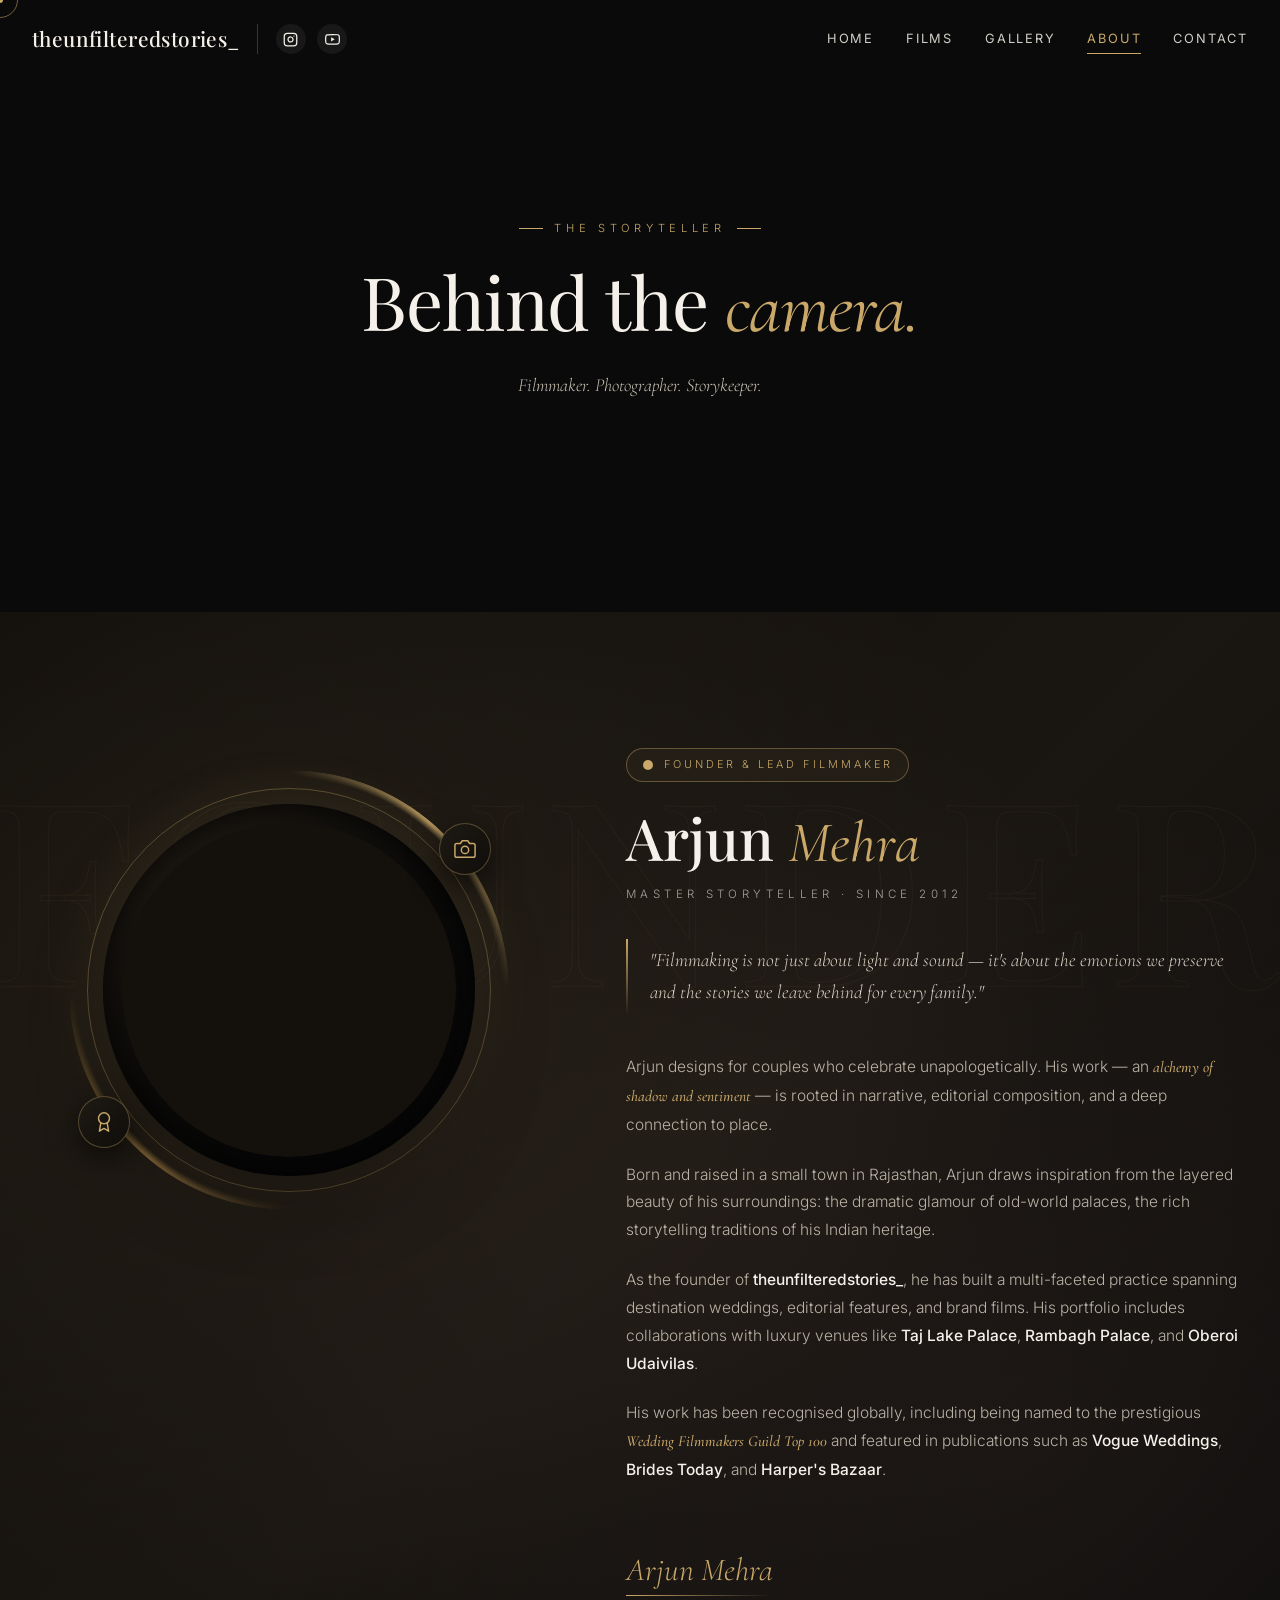
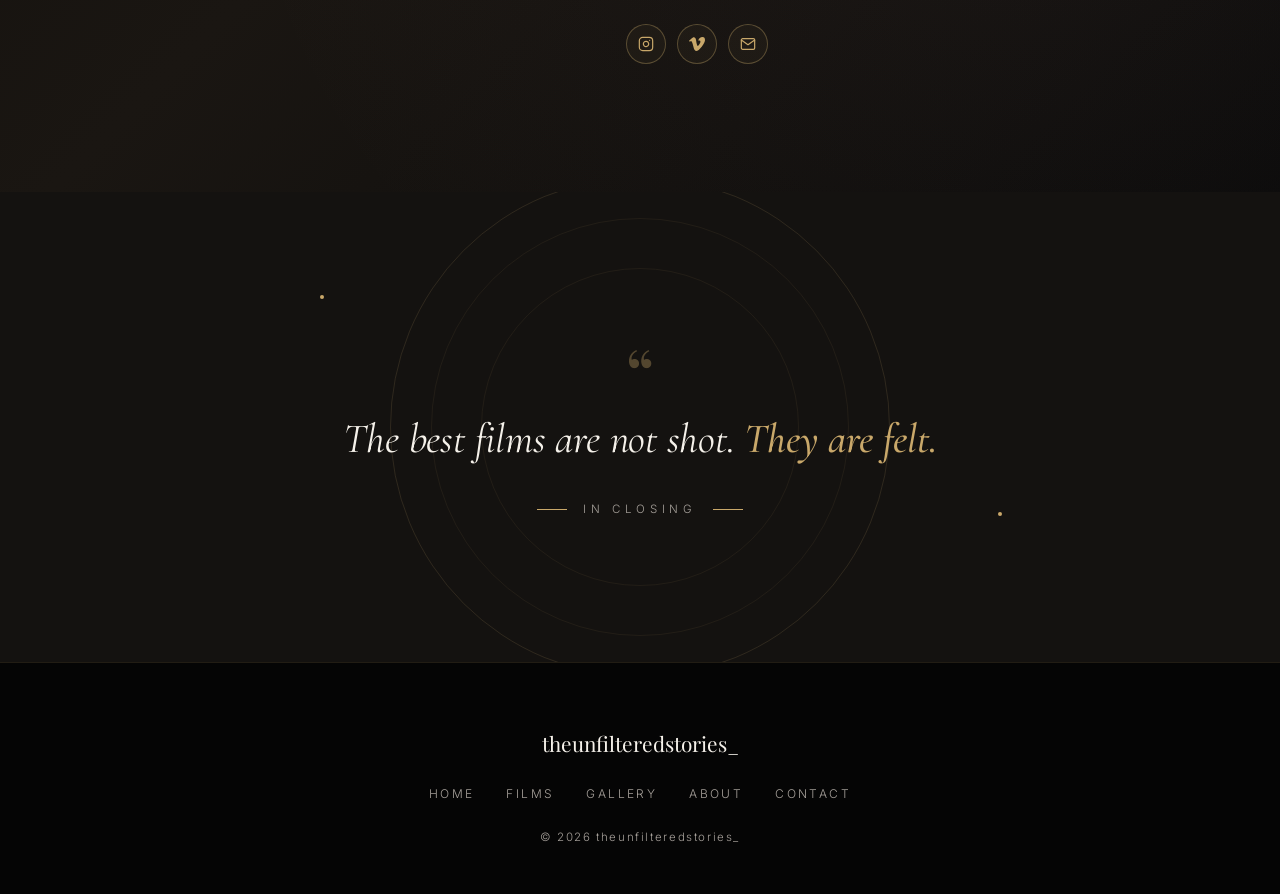
==== about.html @ 2b404db9 "Add files via upload" ====
<!DOCTYPE html>
<html lang="en">
<head>
<meta charset="UTF-8" />
<meta name="viewport" content="width=device-width, initial-scale=1.0" />
<title>About | theunfilteredstories_</title>
<meta name="description" content="Meet the founder of theunfilteredstories_." />
<link rel="preconnect" href="https://fonts.googleapis.com">
<link rel="preconnect" href="https://fonts.gstatic.com" crossorigin>
<link href="https://fonts.googleapis.com/css2?family=Cormorant+Garamond:ital,wght@0,300;0,400;0,500;1,300;1,400&family=Inter:wght@300;400;500;600&family=Playfair+Display:ital,wght@0,400;0,500;0,600;1,400&display=swap" rel="stylesheet">
<link rel="stylesheet" href="styles.css" />
</head>
<body>

<div class="cursor-dot" id="cursorDot"></div>
<div class="cursor-ring" id="cursorRing"></div>
<div class="scroll-progress" id="scrollProgress"></div>

<header class="nav" id="nav">
  <div class="nav__left">
    <a href="index.html" class="nav__logo">theunfilteredstories_</a>
    <div class="nav__socials">
      <a href="https://instagram.com" target="_blank" aria-label="Instagram">
        <svg viewBox="0 0 24 24" fill="none" stroke="currentColor" stroke-width="2" stroke-linecap="round" stroke-linejoin="round"><rect x="2" y="2" width="20" height="20" rx="5" ry="5"></rect><path d="M16 11.37A4 4 0 1 1 12.63 8 4 4 0 0 1 16 11.37z"></path><line x1="17.5" y1="6.5" x2="17.51" y2="6.5"></line></svg>
      </a>
      <a href="https://youtube.com" target="_blank" aria-label="YouTube">
        <svg viewBox="0 0 24 24" fill="none" stroke="currentColor" stroke-width="2" stroke-linecap="round" stroke-linejoin="round"><path d="M22.54 6.42a2.78 2.78 0 0 0-1.94-2C18.88 4 12 4 12 4s-6.88 0-8.6.46a2.78 2.78 0 0 0-1.94 2A29 29 0 0 0 1 11.75a29 29 0 0 0 .46 5.33A2.78 2.78 0 0 0 3.4 19c1.72.46 8.6.46 8.6.46s6.88 0 8.6-.46a2.78 2.78 0 0 0 1.94-2 29 29 0 0 0 .46-5.25 29 29 0 0 0-.46-5.33z"></path><polygon points="9.75 15.02 15.5 11.75 9.75 8.48 9.75 15.02" fill="currentColor" stroke="none"></polygon></svg>
      </a>
    </div>
  </div>
  <button class="nav__toggle" id="navToggle" aria-label="Open menu"><span></span><span></span></button>
  <nav class="nav__links" id="navLinks">
    <button class="nav__close" id="navClose" aria-label="Close menu">
      <svg viewBox="0 0 24 24" fill="none" stroke="currentColor" stroke-width="2" stroke-linecap="round" stroke-linejoin="round"><line x1="18" y1="6" x2="6" y2="18"></line><line x1="6" y1="6" x2="18" y2="18"></line></svg>
    </button>
    <a href="index.html">Home</a>
    <a href="films.html">Films</a>
    <a href="gallery.html">Gallery</a>
    <a href="about.html" class="active">About</a>
    <a href="contact.html">Contact</a>
  </nav>
</header>

<section class="page-hero">
  <div class="page-hero__bg" style="background-image:url('https://images.unsplash.com/photo-1522673607200-164d1b6ce486?w=1920&q=80')"></div>
  <div class="page-hero__overlay"></div>
  <div class="page-hero__content">
    <p class="page-hero__eyebrow">The Storyteller</p>
    <h1 class="page-hero__title">Behind the <em>camera.</em></h1>
    <p class="page-hero__sub">Filmmaker. Photographer. Storykeeper.</p>
  </div>
</section>

<section class="about-page">
  <div class="about-page__ghost">FOUNDER</div>
  <div class="about-page__inner">

    <div class="about-page__visual" data-anim="fade-right">
      <div class="about-page__ring-wrap">
        <div class="about-page__ring-outer"></div>
        <div class="about-page__ring-mid"></div>
        <div class="about-page__ring-inner"></div>

        <div class="about-page__portrait"
             style="background-image:url('https://images.unsplash.com/photo-1606216794074-735e91aa2c92?w=900&q=80')"></div>

        <div class="about-page__badge about-page__badge--1" title="Camera">
          <svg viewBox="0 0 24 24" fill="none" stroke="currentColor" stroke-width="1.6" stroke-linecap="round" stroke-linejoin="round">
            <path d="M23 19a2 2 0 0 1-2 2H3a2 2 0 0 1-2-2V8a2 2 0 0 1 2-2h4l2-3h6l2 3h4a2 2 0 0 1 2 2z"></path>
            <circle cx="12" cy="13" r="4"></circle>
          </svg>
        </div>
        <div class="about-page__badge about-page__badge--2" title="Award">
          <svg viewBox="0 0 24 24" fill="none" stroke="currentColor" stroke-width="1.6" stroke-linecap="round" stroke-linejoin="round">
            <circle cx="12" cy="8" r="6"></circle>
            <path d="M15.477 12.89 17 22l-5-3-5 3 1.523-9.11"></path>
          </svg>
        </div>
      </div>
    </div>

    <div class="about-page__content" data-anim="fade-left">
      <div class="about-page__badge-tag">
        <svg viewBox="0 0 24 24" fill="currentColor"><circle cx="12" cy="12" r="10"/></svg>
        Founder &amp; Lead Filmmaker
      </div>

      <h2 class="about-page__name">
        <span class="first">Arjun</span>
        <span class="last">Mehra</span>
      </h2>

      <p class="about-page__role">Master Storyteller · Since 2012</p>

      <blockquote class="about-page__quote">
        "Filmmaking is not just about light and sound — it's about the
        <em>emotions we preserve</em> and the stories we leave behind for every family."
      </blockquote>

      <div class="about-page__bio">
        <p>
          Arjun designs for couples who celebrate unapologetically. His work —
          an <em>alchemy of shadow and sentiment</em> — is rooted in narrative,
          editorial composition, and a deep connection to place.
        </p>
        <p>
          Born and raised in a small town in Rajasthan, Arjun draws inspiration
          from the layered beauty of his surroundings: the dramatic glamour of
          old-world palaces, the rich storytelling traditions of his Indian
          heritage.
        </p>
        <p>
          As the founder of <strong>theunfilteredstories_</strong>, he has built a
          multi-faceted practice spanning destination weddings, editorial
          features, and brand films. His portfolio includes collaborations with
          luxury venues like <strong>Taj Lake Palace</strong>,
          <strong>Rambagh Palace</strong>, and <strong>Oberoi Udaivilas</strong>.
        </p>
        <p>
          His work has been recognised globally, including being named to the
          prestigious <em>Wedding Filmmakers Guild Top 100</em> and featured in
          publications such as <strong>Vogue Weddings</strong>,
          <strong>Brides Today</strong>, and <strong>Harper's Bazaar</strong>.
        </p>
      </div>

      <div class="about-page__signature" data-anim="fade-up">Arjun Mehra</div>

      <div class="about-page__socials" data-anim="fade-up" style="transition-delay:0.15s">
        <a href="#" aria-label="Instagram">
          <svg viewBox="0 0 24 24" fill="none" stroke="currentColor" stroke-width="1.8" stroke-linecap="round" stroke-linejoin="round"><rect x="2" y="2" width="20" height="20" rx="5" ry="5"></rect><path d="M16 11.37A4 4 0 1 1 12.63 8 4 4 0 0 1 16 11.37z"></path><line x1="17.5" y1="6.5" x2="17.51" y2="6.5"></line></svg>
        </a>
        <a href="#" aria-label="Vimeo">
          <svg viewBox="0 0 24 24" fill="currentColor"><path d="M23.977 6.416c-.105 2.338-1.739 5.543-4.894 9.609-3.268 4.247-6.026 6.37-8.29 6.37-1.409 0-2.578-1.294-3.553-3.881L5.322 11.4C4.603 8.816 3.834 7.522 3.01 7.522c-.179 0-.806.378-1.881 1.132L0 7.197a315.065 315.065 0 0 0 3.501-3.128C5.08 2.701 6.266 1.984 7.055 1.91c1.867-.18 3.016 1.1 3.447 3.838.465 2.953.789 4.789.971 5.507.539 2.45 1.131 3.674 1.776 3.674.502 0 1.256-.796 2.265-2.385 1.004-1.589 1.54-2.797 1.612-3.628.144-1.371-.395-2.061-1.614-2.061-.574 0-1.167.121-1.777.391 1.186-3.868 3.434-5.757 6.762-5.637 2.473.06 3.628 1.664 3.48 4.807z"/></svg>
        </a>
        <a href="mailto:hello@theunfilteredstories.com" aria-label="Email">
          <svg viewBox="0 0 24 24" fill="none" stroke="currentColor" stroke-width="1.8" stroke-linecap="round" stroke-linejoin="round"><path d="M4 4h16c1.1 0 2 .9 2 2v12c0 1.1-.9 2-2 2H4c-1.1 0-2-.9-2-2V6c0-1.1.9-2 2-2z"></path><polyline points="22,6 12,13 2,6"></polyline></svg>
        </a>
      </div>
    </div>
  </div>
</section>

<section class="quote quote--dark">
  <div class="quote__ring"></div>
  <span class="sparkle" style="top:22%;left:25%"></span>
  <span class="sparkle" style="top:68%;left:78%;animation-delay:1.4s"></span>
  <div class="quote__inner" data-anim="zoom-out">
    <span class="quote__mark">“</span>
    <p class="quote__text">
      The best films are not shot.
      <span class="accent">They are felt.</span>
    </p>
    <span class="quote__attr">In Closing</span>
  </div>
</section>

<footer class="footer">
  <div class="footer__logo">theunfilteredstories_</div>
  <nav class="footer__links">
    <a href="index.html">Home</a>
    <a href="films.html">Films</a>
    <a href="gallery.html">Gallery</a>
    <a href="about.html">About</a>
    <a href="contact.html">Contact</a>
  </nav>
  <p class="footer__copy">© <span id="year"></span> theunfilteredstories_</p>
</footer>

<script src="script.js"></script>
</body>
</html>
---- styles.css ----
/* ========================================================
   BASE + VARIABLES
   ======================================================== */
*, *::before, *::after { box-sizing: border-box; margin: 0; padding: 0; }

:root {
  --ink:        #0a0a0a;
  --cream:      #f5f1ea;
  --sand:       #e8e0d2;
  --accent:     #c9a86a;
  --accent-2:   #a8875a;
  --gold-deep:  #8a6b3a;
  --rose:       #b78a86;
  --deep:       #141210;
  --muted-dark: #6a6660;
  --muted-lite: #a6a09a;

  --serif:   'Cormorant Garamond', serif;
  --display: 'Playfair Display', serif;
  --sans:    'Inter', system-ui, sans-serif;
}

html { scroll-behavior: smooth; }

body {
  background: var(--ink);
  color: var(--cream);
  font-family: var(--sans);
  font-weight: 300;
  line-height: 1.6;
  -webkit-font-smoothing: antialiased;
  overflow-x: hidden;
  cursor: none;
}
@media (max-width: 900px) { body { cursor: auto; } }

a { color: inherit; text-decoration: none; }
img { display: block; max-width: 100%; }
::selection { background: var(--accent); color: var(--ink); }

::-webkit-scrollbar { width: 8px; }
::-webkit-scrollbar-track { background: var(--ink); }
::-webkit-scrollbar-thumb {
  background: linear-gradient(180deg, var(--accent), var(--gold-deep));
  border-radius: 4px;
}
::-webkit-scrollbar-thumb:hover { background: var(--accent); }

/* ========================================================
   KEYFRAMES (abbreviated — full set from your previous file)
   ======================================================== */
@keyframes fadeUp       { from { opacity:0; transform: translateY(40px) } to { opacity:1; transform: translateY(0) } }
@keyframes fadeIn       { from { opacity: 0 } to { opacity: 1 } }
@keyframes fadeInScale  { from { opacity:0; transform: scale(0.9) } to { opacity:1; transform: scale(1) } }
@keyframes slowZoom     { from { transform: scale(1) } to { transform: scale(1.1) } }
@keyframes pulseSoft    { 0%,100% { opacity: 0.5 } 50% { opacity: 1 } }
@keyframes pulseScale   { 0%,100% { transform: scale(1) } 50% { transform: scale(1.06) } }
@keyframes spin         { from { transform: rotate(0) } to { transform: rotate(360deg) } }
@keyframes spinSlow     { from { transform: rotate(0) } to { transform: rotate(360deg) } }
@keyframes float        { 0%,100% { transform: translateY(0) } 50% { transform: translateY(-14px) } }
@keyframes floatUpSlow  { 0%,100% { transform: translateY(0) } 50% { transform: translateY(-30px) } }
@keyframes glowText     { 0%,100% { text-shadow: 0 0 8px rgba(201,168,106,0.4) } 50% { text-shadow: 0 0 24px rgba(201,168,106,0.9) } }
@keyframes lineGrowH    { from { transform: scaleX(0) } to { transform: scaleX(1) } }
@keyframes lineGrowV    { from { transform: scaleY(0) } to { transform: scaleY(1) } }
@keyframes shine        { 0% { left: -60% } 100% { left: 140% } }
@keyframes sparkle      { 0%,100% { opacity: 0; transform: scale(0.5) } 50% { opacity: 1; transform: scale(1.1) } }
@keyframes scrollDown   { 0% { transform: translateY(-100%); opacity: 0 } 40% { opacity: 1 } 100% { transform: translateY(100%); opacity: 0 } }
@keyframes goldShine    { 0% { background-position: 0% 50% } 100% { background-position: 200% 50% } }
@keyframes inkSpread    { 0% { transform: scale(0); opacity: 0.9 } 100% { transform: scale(3); opacity: 0 } }
@keyframes gradShift    { 0%,100% { background-position: 0% 50% } 50% { background-position: 100% 50% } }

/* ========================================================
   REVEAL UTILITIES
   ======================================================== */
[data-anim] {
  opacity: 0;
  transition: opacity 1s cubic-bezier(.2,.7,.2,1),
              transform 1s cubic-bezier(.2,.7,.2,1),
              filter 1s ease;
  will-change: transform, opacity;
}
[data-anim="fade-up"]     { transform: translateY(50px); }
[data-anim="fade-down"]   { transform: translateY(-50px); }
[data-anim="fade-left"]   { transform: translateX(-60px); }
[data-anim="fade-right"]  { transform: translateX(60px); }
[data-anim="fade-scale"]  { transform: scale(0.9); }
[data-anim="fade-blur"]   { filter: blur(14px); }
[data-anim="fade-rotate"] { transform: rotate(-5deg) scale(0.94); }
[data-anim="zoom-in"]     { transform: scale(0.7); }
[data-anim="zoom-out"]    { transform: scale(1.3); }
[data-anim].in-view { opacity: 1; transform: none; filter: none; }

.reveal-line { overflow: hidden; display: block; }
.reveal-line > span {
  display: inline-block;
  transform: translateY(110%);
  transition: transform 1.1s cubic-bezier(.2,.7,.2,1);
}
.reveal-line.in-view > span { transform: translateY(0); }

/* ========================================================
   CUSTOM CURSOR
   ======================================================== */
.cursor-dot, .cursor-ring {
  position: fixed; top: 0; left: 0;
  pointer-events: none; z-index: 9999;
  transform: translate(-50%, -50%);
  will-change: transform, width, height;
}
.cursor-dot {
  width: 6px; height: 6px; background: var(--accent);
  border-radius: 50%;
  transition: width 0.25s ease, height 0.25s ease;
}
.cursor-ring {
  width: 36px; height: 36px;
  border: 1px solid rgba(201,168,106,0.55);
  border-radius: 50%;
  transition: width 0.35s cubic-bezier(.2,.7,.2,1),
              height 0.35s cubic-bezier(.2,.7,.2,1),
              border-color 0.35s ease, background 0.35s ease;
}
.cursor-hover .cursor-dot { width: 0; height: 0; }
.cursor-hover .cursor-ring {
  width: 60px; height: 60px;
  background: rgba(201,168,106,0.12);
  border-color: var(--accent);
}
@media (max-width: 900px) { .cursor-dot, .cursor-ring { display: none; } }

/* ========================================================
   SCROLL PROGRESS
   ======================================================== */
.scroll-progress {
  position: fixed; top: 0; left: 0;
  height: 2px;
  background: linear-gradient(90deg, var(--accent), var(--gold-deep), var(--accent));
  background-size: 200% 100%;
  animation: goldShine 4s linear infinite;
  width: 0%; z-index: 200;
  transition: width 0.1s ease-out;
}

/* ========================================================
   NAV
   ======================================================== */
.nav {
  position: fixed; top: 0; left: 0; right: 0;
  display: flex; justify-content: space-between; align-items: center;
  padding: 1.4rem 2rem;
  z-index: 100;
  transition: background 0.5s ease, backdrop-filter 0.5s ease, padding 0.4s ease, box-shadow 0.5s ease;
}
.nav.scrolled {
  background: rgba(10,10,10,0.78);
  backdrop-filter: blur(14px);
  -webkit-backdrop-filter: blur(14px);
  padding: 0.95rem 2rem;
  box-shadow: 0 1px 0 rgba(201,168,106,0.18);
}
.nav__left { display: flex; align-items: center; gap: 1.1rem; }
.nav__logo {
  font-family: var(--display); font-size: 1.3rem;
  letter-spacing: 0.02em; font-weight: 500;
  position: relative; transition: color 0.35s ease;
}
.nav__logo::after {
  content: ''; position: absolute; left: 0; bottom: -4px;
  height: 1px; width: 0; background: var(--accent);
  transition: width 0.5s cubic-bezier(.2,.7,.2,1);
}
.nav__logo:hover { color: var(--accent); }
.nav__logo:hover::after { width: 100%; }

.nav__socials {
  display: flex; align-items: center; gap: 0.7rem;
  padding-left: 1.1rem; border-left: 1px solid rgba(255,255,255,0.18);
}
.nav__socials a {
  display: flex; align-items: center; justify-content: center;
  width: 30px; height: 30px; border-radius: 50%;
  color: var(--cream); background: rgba(255,255,255,0.06);
  transition: background 0.4s ease, color 0.4s ease, transform 0.4s ease;
}
.nav__socials a:hover {
  background: var(--accent); color: var(--ink);
  transform: translateY(-3px) rotate(-8deg) scale(1.08);
}
.nav__socials svg { width: 15px; height: 15px; }

.nav__links {
  display: flex; gap: 2rem;
  font-size: 0.8rem; letter-spacing: 0.14em;
  text-transform: uppercase; font-weight: 400;
}
.nav__links a {
  position: relative; opacity: 0.85;
  transition: opacity 0.3s, color 0.3s;
}
.nav__links a:hover { opacity: 1; color: var(--accent); }
.nav__links a::after {
  content: ''; position: absolute; left: 0; bottom: -5px;
  height: 1px; width: 0; background: var(--accent);
  transition: width 0.45s cubic-bezier(.2,.7,.2,1);
}
.nav__links a:hover::after { width: 100%; }
.nav__links a.active { color: var(--accent); opacity: 1; }
.nav__links a.active::after { width: 100%; }

.nav__toggle {
  display: none; background: none; border: none; cursor: pointer;
  flex-direction: column; gap: 5px; padding: 5px;
}
.nav__toggle span {
  display: block; width: 22px; height: 1px;
  background: var(--cream); transition: transform 0.4s ease;
}
.nav__close {
  display: none;
  position: absolute; top: 1.4rem; right: 1.4rem;
  width: 42px; height: 42px;
  border-radius: 50%;
  border: 1px solid rgba(201,168,106,0.4);
  background: rgba(201,168,106,0.08);
  color: var(--accent); cursor: pointer;
  align-items: center; justify-content: center;
  transition: background 0.35s ease, transform 0.35s ease;
  z-index: 10;
}
.nav__close:hover {
  background: var(--accent); color: var(--ink);
  transform: rotate(90deg) scale(1.08);
}
.nav__close svg { width: 16px; height: 16px; }

/* ========================================================
   PAGE HERO (smaller — for interior pages)
   ======================================================== */
.page-hero {
  position: relative;
  height: 68vh;
  min-height: 460px;
  display: flex;
  align-items: center;
  justify-content: center;
  text-align: center;
  overflow: hidden;
  background: #0a0a0a;
}
.page-hero__bg {
  position: absolute; inset: 0;
  background-size: cover;
  background-position: center;
  filter: brightness(0.45) saturate(1.1);
  animation: slowZoom 26s ease-in-out infinite alternate;
}
.page-hero__overlay {
  position: absolute; inset: 0;
  background:
    radial-gradient(ellipse at center, rgba(10,10,10,0.25) 0%, rgba(10,10,10,0.85) 100%),
    linear-gradient(180deg, rgba(10,10,10,0.7) 0%, transparent 30%, rgba(10,10,10,0.95) 100%);
}
.page-hero__content {
  position: relative; z-index: 3;
  max-width: 900px; padding: 0 1.5rem;
}
.page-hero__eyebrow {
  font-size: 0.7rem; letter-spacing: 0.42em;
  text-transform: uppercase; color: var(--accent);
  margin-bottom: 1.4rem;
  display: inline-flex; align-items: center; gap: 0.7rem;
}
.page-hero__eyebrow::before, .page-hero__eyebrow::after {
  content: ''; width: 24px; height: 1px; background: var(--accent);
  animation: lineGrowH 1.4s ease both;
}
.page-hero__title {
  font-family: var(--display);
  font-size: clamp(2.4rem, 6vw, 4.6rem);
  font-weight: 400; line-height: 1.1;
  letter-spacing: -0.015em;
}
.page-hero__title em {
  font-family: var(--serif); font-style: italic;
  color: var(--accent); font-weight: 400;
  animation: glowText 4s ease-in-out infinite;
}
.page-hero__sub {
  margin-top: 1.4rem;
  font-family: var(--serif); font-style: italic;
  font-size: 1.15rem; color: #c8c0b2;
}

/* ========================================================
   HOME HERO (full screen, video)
   ======================================================== */
.hero {
  position: relative; height: 100vh; min-height: 620px;
  display: flex; align-items: center; justify-content: center;
  overflow: hidden; background: #0a0a0a;
}
.hero__fallback {
  position: absolute; inset: 0;
  background: url('https://images.unsplash.com/photo-1519741497674-611481863552?w=1920&q=80') center/cover;
  filter: brightness(0.55);
}
.hero__video {
  position: absolute; inset: 0;
  width: 100%; height: 100%; object-fit: cover;
  filter: brightness(0.7) contrast(1.08) saturate(1.15);
  animation: slowZoom 24s ease-in-out infinite alternate;
}
.hero__overlay {
  position: absolute; inset: 0;
  background:
    radial-gradient(ellipse at center, rgba(10,10,10,0.15) 0%, rgba(10,10,10,0.75) 100%),
    linear-gradient(180deg, rgba(10,10,10,0.55) 0%, rgba(10,10,10,0.25) 35%, rgba(10,10,10,0.35) 60%, rgba(10,10,10,0.95) 100%);
}
.hero::after {
  content: ''; position: absolute; inset: 0;
  background: radial-gradient(ellipse at center, transparent 40%, rgba(0,0,0,0.7) 100%);
  pointer-events: none; z-index: 1;
}
.hero__content {
  position: relative; z-index: 3; text-align: center;
  padding: 0 1.5rem; max-width: 950px;
}
.hero__title {
  font-family: var(--display); font-weight: 400;
  font-size: clamp(2.2rem, 6vw, 4.8rem);
  line-height: 1.12; letter-spacing: -0.015em;
}
.hero__title em {
  font-family: var(--serif); font-style: italic;
  color: var(--accent); font-weight: 400;
  display: inline-block;
  animation: glowText 3.5s ease-in-out infinite;
}
.hero__scroll {
  position: absolute; bottom: 2rem; left: 50%;
  transform: translateX(-50%);
  font-size: 0.68rem; letter-spacing: 0.35em;
  text-transform: uppercase; color: var(--muted-lite);
  animation: pulseSoft 2.6s ease-in-out infinite;
  display: flex; flex-direction: column; align-items: center; gap: 0.8rem;
  z-index: 3;
}
.hero__scroll::after {
  content: ''; width: 1px; height: 40px;
  background: linear-gradient(to bottom, var(--accent), transparent);
  animation: scrollDown 2.2s ease-in-out infinite;
}
.hero__video-toggle {
  position: absolute; bottom: 2rem; right: 2rem;
  width: 44px; height: 44px; border-radius: 50%;
  border: 1px solid rgba(255,255,255,0.35);
  background: rgba(0,0,0,0.35);
  backdrop-filter: blur(8px);
  -webkit-backdrop-filter: blur(8px);
  color: var(--cream); cursor: pointer;
  display: flex; align-items: center; justify-content: center;
  z-index: 4;
  transition: background 0.35s ease, transform 0.35s ease, border-color 0.35s ease, color 0.35s ease;
}
.hero__video-toggle:hover {
  background: var(--accent); border-color: var(--accent);
  color: var(--ink); transform: scale(1.08);
}
.hero__video-toggle svg { width: 14px; height: 14px; }

.hero__particles {
  position: absolute; inset: 0;
  z-index: 2; pointer-events: none; overflow: hidden;
}
.particle {
  position: absolute; width: 3px; height: 3px;
  background: var(--accent); border-radius: 50%;
  opacity: 0.4; animation: floatUpSlow 8s ease-in-out infinite;
}

/* ========================================================
   SECTION BASE
   ======================================================== */
section { padding: 8rem 2rem; position: relative; }
.section-label {
  font-size: 0.72rem; letter-spacing: 0.38em;
  text-transform: uppercase; color: var(--accent);
  margin-bottom: 3rem; font-weight: 500;
  display: inline-flex; align-items: center; gap: 0.6rem;
}
.section-label::before {
  content: ''; width: 20px; height: 1px;
  background: var(--accent);
  animation: lineGrowH 1.2s ease both;
}
.section-num {
  position: absolute; top: 3rem; right: 2rem;
  font-family: var(--display); font-size: 5rem; font-weight: 500;
  line-height: 1; color: transparent;
  -webkit-text-stroke: 1px rgba(201,168,106,0.18);
  pointer-events: none; user-select: none;
}
.section-num.in-view { -webkit-text-stroke: 1px rgba(201,168,106,0.4); }

/* ========================================================
   QUOTES
   ======================================================== */
.quote { padding: 9rem 2rem; text-align: center; position: relative; overflow: hidden; }
.quote__inner { max-width: 900px; margin: 0 auto; position: relative; z-index: 2; }
.quote__mark {
  font-family: var(--display); font-size: 4.5rem; line-height: 1;
  color: var(--accent); opacity: 0.35; margin-bottom: -1rem; display: inline-block;
}
.quote__text {
  font-family: var(--serif); font-style: italic; font-weight: 400;
  font-size: clamp(1.5rem, 3.4vw, 2.6rem);
  line-height: 1.4; letter-spacing: -0.005em;
}
.quote__text .accent { color: var(--accent); font-weight: 500; }
.quote__attr {
  margin-top: 2rem; font-size: 0.72rem; letter-spacing: 0.4em;
  text-transform: uppercase; color: var(--muted-lite);
  display: inline-flex; align-items: center; gap: 1rem;
}
.quote__attr::before, .quote__attr::after {
  content: ''; width: 30px; height: 1px; background: var(--accent);
  animation: lineGrowH 1.2s ease both;
}
.quote--dark { background: var(--deep); color: var(--cream); }
.quote--gradient {
  background: linear-gradient(135deg, #1a1512 0%, var(--deep) 50%, #0a0a0a 100%);
  background-size: 200% 200%; animation: gradShift 14s ease infinite;
}
.quote--gold { background: linear-gradient(135deg, #14110c 0%, #201a10 50%, #14110c 100%); }
.quote--rose { background: linear-gradient(135deg, #1a1210 0%, #241a18 50%, #14100f 100%); }
.quote__ring {
  position: absolute; top: 50%; left: 50%;
  width: 500px; height: 500px;
  border: 1px solid rgba(201,168,106,0.15);
  border-radius: 50%; transform: translate(-50%,-50%);
  pointer-events: none;
  animation: spinSlow 60s linear infinite;
}
.quote__ring::before, .quote__ring::after {
  content: ''; position: absolute; border-radius: 50%;
  border: 1px solid rgba(201,168,106,0.08);
}
.quote__ring::before { inset: 40px; }
.quote__ring::after  { inset: 90px; }
.sparkle {
  position: absolute; width: 4px; height: 4px;
  background: var(--accent); border-radius: 50%;
  animation: sparkle 3s ease-in-out infinite;
  pointer-events: none;
}

/* ========================================================
   FILMS
   ======================================================== */
.films { background: var(--cream); color: var(--ink); }
.films .section-label { color: var(--accent-2); }
.films__grid { display: grid; grid-template-columns: repeat(3, 1fr); gap: 2rem; }
.film { cursor: pointer; transition: transform 0.8s cubic-bezier(.2,.7,.2,1); }
.film:hover { transform: translateY(-8px); }
.film__thumb-wrap { overflow: hidden; border-radius: 2px; position: relative; }
.film__thumb {
  aspect-ratio: 4 / 5; background-size: cover; background-position: center;
  filter: grayscale(0.15);
  transition: transform 1.2s cubic-bezier(.2,.7,.2,1), filter 0.9s ease;
}
.film:hover .film__thumb { transform: scale(1.06) rotate(0.4deg); filter: grayscale(0); }
.film__thumb-wrap::after {
  content: ''; position: absolute; top: 0; left: -60%;
  width: 40%; height: 100%;
  background: linear-gradient(90deg, transparent, rgba(255,255,255,0.25), transparent);
  transform: skewX(-20deg); pointer-events: none;
}
.film:hover .film__thumb-wrap::after { animation: shine 1.1s ease; }
.film h3 {
  font-family: var(--display); font-weight: 500; font-size: 1.3rem;
  margin-top: 1.35rem; color: var(--ink); transition: color 0.35s ease;
}
.film:hover h3 { color: var(--accent-2); }
.film p {
  font-size: 0.78rem; color: var(--muted-dark);
  letter-spacing: 0.14em; text-transform: uppercase; margin-top: 0.4rem;
}

/* ========================================================
   GALLERY GRID (for gallery page)
   ======================================================== */
.gallery-grid {
  display: grid;
  grid-template-columns: repeat(3, 1fr);
  gap: 1.25rem;
}
.gallery-grid__item {
  aspect-ratio: 3 / 4;
  background-size: cover;
  background-position: center;
  cursor: pointer;
  overflow: hidden;
  position: relative;
  border-radius: 2px;
  transition: transform 1.2s cubic-bezier(.2,.7,.2,1);
}
.gallery-grid__item::after {
  content: '';
  position: absolute; inset: 0;
  border: 1px solid transparent;
  transition: border-color 0.5s ease, background 0.5s ease;
  pointer-events: none;
}
.gallery-grid__item:hover::after {
  border-color: rgba(201,168,106,0.6);
  background: rgba(10,10,10,0.15);
}
.gallery-grid__item:hover { transform: translateY(-6px); }
.gallery-grid__caption {
  position: absolute; left: 1.2rem; bottom: 1.2rem;
  font-family: var(--serif); font-style: italic;
  font-size: 1rem; color: var(--cream);
  opacity: 0; transform: translateY(10px);
  transition: opacity 0.5s ease, transform 0.5s ease;
  text-shadow: 0 2px 12px rgba(0,0,0,0.9);
  z-index: 2;
}
.gallery-grid__item:hover .gallery-grid__caption {
  opacity: 1; transform: translateY(0);
}
.gallery-grid__bg {
  position: absolute; inset: 0;
  background-size: cover; background-position: center;
  transition: transform 1.3s cubic-bezier(.2,.7,.2,1), filter 0.9s ease;
  filter: brightness(0.85);
}
.gallery-grid__item:hover .gallery-grid__bg {
  transform: scale(1.08); filter: brightness(1);
}

/* ========================================================
   ABOUT PAGE
   ======================================================== */
.about-page {
  position: relative; padding: 8rem 2rem;
  background:
    radial-gradient(ellipse at 20% 30%, rgba(201,168,106,0.08) 0%, transparent 55%),
    radial-gradient(ellipse at 80% 70%, rgba(183,138,134,0.06) 0%, transparent 55%),
    linear-gradient(135deg, #0f0d0a 0%, #1a1612 50%, #0a0a0a 100%);
  color: var(--cream); overflow: hidden;
}
.about-page__ghost {
  position: absolute; top: 4rem; left: 50%;
  transform: translateX(-50%);
  font-family: var(--display); font-weight: 500;
  font-size: clamp(6rem, 20vw, 18rem);
  letter-spacing: 0.05em; color: transparent;
  -webkit-text-stroke: 1px rgba(201,168,106,0.08);
  white-space: nowrap; pointer-events: none;
  z-index: 1; opacity: 0.7;
}
.about-page__inner {
  position: relative; z-index: 2;
  max-width: 1240px; margin: 0 auto;
  display: grid; grid-template-columns: 0.95fr 1.15fr;
  gap: 5rem; align-items: start;
}
.about-page__visual {
  display: flex; align-items: center; justify-content: center;
  min-height: 500px;
}
.about-page__ring-wrap {
  position: relative; width: 100%; max-width: 440px; aspect-ratio: 1;
  display: flex; align-items: center; justify-content: center;
}
.about-page__ring-outer {
  position: absolute; inset: 0; border-radius: 50%;
  background: conic-gradient(from 0deg, transparent 0deg, var(--accent) 40deg, transparent 90deg, transparent 180deg, var(--gold-deep) 220deg, transparent 270deg);
  animation: spin 18s linear infinite;
  -webkit-mask: radial-gradient(circle, transparent 68%, black 70%);
  mask: radial-gradient(circle, transparent 68%, black 70%);
  opacity: 0.85;
}
.about-page__ring-mid {
  position: absolute; inset: 18px; border-radius: 50%;
  border: 1px solid rgba(201,168,106,0.35);
  animation: pulseSoft 4s ease-in-out infinite;
}
.about-page__ring-inner {
  position: absolute; inset: 34px; border-radius: 50%;
  background: radial-gradient(circle at 30% 30%, #2a231a 0%, #0a0a0a 70%);
  box-shadow: 0 0 60px rgba(201,168,106,0.15), inset 0 0 40px rgba(0,0,0,0.9);
}
.about-page__portrait {
  position: relative; z-index: 2;
  width: 76%; aspect-ratio: 1; border-radius: 50%;
  background-size: cover; background-position: center;
  background-color: #1a1612;
  filter: grayscale(0.2) contrast(1.05);
  animation: float 7s ease-in-out infinite;
  box-shadow: 0 30px 80px rgba(0,0,0,0.6);
  transition: transform 1.4s cubic-bezier(.2,.7,.2,1), filter 1s ease;
}
.about-page__visual:hover .about-page__portrait {
  transform: scale(1.04); filter: grayscale(0) contrast(1.1);
}
.about-page__badge {
  position: absolute; width: 52px; height: 52px;
  border-radius: 50%;
  background: linear-gradient(135deg, #1e1a14, #0f0d0a);
  border: 1px solid rgba(201,168,106,0.35);
  display: flex; align-items: center; justify-content: center;
  color: var(--accent);
  box-shadow: 0 10px 30px rgba(0,0,0,0.6);
  z-index: 3;
  transition: transform 0.5s ease, box-shadow 0.5s ease, background 0.5s ease;
}
.about-page__badge:hover {
  transform: scale(1.12) rotate(-8deg);
  box-shadow: 0 12px 40px rgba(201,168,106,0.4);
  background: linear-gradient(135deg, var(--accent), var(--gold-deep));
  color: var(--ink);
}
.about-page__badge svg { width: 22px; height: 22px; }
.about-page__badge--1 { top: 12%; right: 4%; animation: float 6s ease-in-out infinite; }
.about-page__badge--2 { bottom: 14%; left: 2%; animation: float 8s ease-in-out infinite 1s; }

.about-page__content { padding-top: 0.5rem; }
.about-page__badge-tag {
  display: inline-flex; align-items: center; gap: 0.6rem;
  padding: 0.45rem 0.95rem;
  border: 1px solid rgba(201,168,106,0.4);
  border-radius: 999px;
  font-size: 0.68rem; letter-spacing: 0.28em;
  text-transform: uppercase; color: var(--accent);
  margin-bottom: 1.6rem;
  background: rgba(201,168,106,0.05);
  transition: background 0.4s ease, transform 0.4s ease;
}
.about-page__badge-tag:hover {
  background: rgba(201,168,106,0.12);
  transform: translateX(4px);
}
.about-page__badge-tag svg { width: 12px; height: 12px; }
.about-page__name {
  font-family: var(--display);
  font-size: clamp(2.2rem, 5vw, 3.6rem);
  font-weight: 500; line-height: 1.05;
  margin-bottom: 0.7rem;
}
.about-page__name .first { color: var(--cream); }
.about-page__name .last  {
  font-family: var(--serif); font-style: italic; font-weight: 400;
  color: var(--accent);
  animation: glowText 4s ease-in-out infinite;
}
.about-page__role {
  font-size: 0.72rem; letter-spacing: 0.38em;
  text-transform: uppercase; color: var(--muted-lite);
  margin-bottom: 2.2rem;
}
.about-page__quote {
  position: relative;
  padding: 0.4rem 0 0.4rem 1.5rem;
  margin-bottom: 2.4rem;
  font-family: var(--serif); font-style: italic;
  font-size: clamp(1.05rem, 1.5vw, 1.2rem);
  line-height: 1.65; color: #d9d2c4;
}
.about-page__quote::before {
  content: ''; position: absolute; left: 0; top: 0; bottom: 0;
  width: 2px;
  background: linear-gradient(to bottom, var(--accent), transparent);
  animation: lineGrowV 1.2s cubic-bezier(.2,.7,.2,1) both;
}
.about-page__bio p {
  font-size: 0.97rem; line-height: 1.8;
  color: #b9b2a5; margin-bottom: 1.35rem;
}
.about-page__bio strong { color: var(--cream); font-weight: 500; }
.about-page__bio em {
  font-family: var(--serif); font-style: italic;
  color: var(--accent); font-weight: 500;
}
.about-page__signature {
  margin-top: 3rem;
  font-family: var(--serif); font-style: italic;
  font-size: 2rem; color: var(--accent);
  line-height: 1; display: inline-block;
  position: relative; padding-bottom: 0.6rem;
}
.about-page__signature::after {
  content: ''; position: absolute; left: 0; bottom: 0;
  height: 1px; width: 100%;
  background: linear-gradient(to right, var(--accent), transparent);
  transform-origin: left; transform: scaleX(0);
  transition: transform 1.4s cubic-bezier(.2,.7,.2,1) 0.5s;
}
.about-page__signature.in-view::after { transform: scaleX(1); }
.about-page__socials {
  display: flex; gap: 0.7rem; margin-top: 1.8rem;
}
.about-page__socials a {
  display: flex; align-items: center; justify-content: center;
  width: 40px; height: 40px; border-radius: 50%;
  border: 1px solid rgba(201,168,106,0.35);
  color: var(--accent);
  background: rgba(201,168,106,0.04);
  transition: background 0.4s ease, color 0.4s ease, transform 0.4s ease;
}
.about-page__socials a:hover {
  background: var(--accent); color: var(--ink);
  transform: translateY(-4px) rotate(-6deg) scale(1.08);
}
.about-page__socials svg { width: 16px; height: 16px; }

/* ========================================================
   CONTACT
   ======================================================== */
.contact {
  position: relative; text-align: center;
  padding: 9rem 2rem 4rem;
  overflow: hidden; background: #0a0a0a;
  isolation: isolate;
}
.contact__fallback {
  position: absolute; inset: 0;
  background: url('https://images.unsplash.com/photo-1522413452208-996ff3f3e740?w=1920&q=80') center/cover;
  filter: brightness(0.35); z-index: -3;
}
.contact__video {
  position: absolute; inset: 0;
  width: 100%; height: 100%; object-fit: cover;
  filter: brightness(0.45) contrast(1.05) saturate(1.05);
  animation: slowZoom 30s ease-in-out infinite alternate;
  z-index: -2;
}
.contact__overlay {
  position: absolute; inset: 0;
  background:
    radial-gradient(ellipse at center, rgba(10,10,10,0.55) 0%, rgba(10,10,10,0.9) 100%),
    linear-gradient(180deg, rgba(10,10,10,0.95) 0%, rgba(10,10,10,0.6) 40%, rgba(10,10,10,0.95) 100%);
  z-index: -1;
}
.contact__inner {
  max-width: 900px; margin: 0 auto;
  position: relative; z-index: 2;
}
.contact .section-label { color: var(--accent); }
.contact__mail {
  display: inline-block;
  font-family: var(--display);
  font-size: clamp(1.4rem, 3.6vw, 2.4rem);
  border-bottom: 1px solid transparent;
  transition: border-color 0.4s ease, color 0.4s ease, letter-spacing 0.5s ease;
}
.contact__mail:hover {
  border-color: var(--accent); color: var(--accent); letter-spacing: 0.02em;
}
.contact__socials {
  display: flex; justify-content: center; gap: 2rem;
  margin: 3rem 0; font-size: 0.8rem;
  letter-spacing: 0.18em; text-transform: uppercase;
}
.contact__socials a {
  opacity: 0.7;
  transition: opacity 0.3s, color 0.3s, transform 0.4s ease;
}
.contact__socials a:hover {
  opacity: 1; color: var(--accent); transform: translateY(-3px);
}

/* ---- MAP ---- */
.contact__map-block { margin-top: 4.5rem; text-align: left; }
.contact__map-head {
  display: flex; justify-content: space-between; align-items: flex-end;
  gap: 1.5rem; flex-wrap: wrap; margin-bottom: 1.5rem;
}
.contact__address {
  font-family: var(--serif); font-style: italic;
  font-size: 1.05rem; color: #c8c0b2;
  line-height: 1.6; max-width: 420px;
}
.contact__address strong {
  font-family: var(--display); font-style: normal;
  font-weight: 500; color: var(--cream);
  display: block; font-size: 0.72rem;
  letter-spacing: 0.28em; text-transform: uppercase;
  margin-bottom: 0.35rem;
}
.contact__directions {
  display: inline-flex; align-items: center; gap: 0.55rem;
  padding: 0.7rem 1.3rem;
  border: 1px solid rgba(201,168,106,0.5);
  border-radius: 999px;
  color: var(--accent); font-size: 0.72rem;
  letter-spacing: 0.24em; text-transform: uppercase;
  font-weight: 500; background: rgba(201,168,106,0.05);
  transition: background 0.4s ease, color 0.4s ease, transform 0.4s ease, box-shadow 0.4s ease;
}
.contact__directions:hover {
  background: var(--accent); color: var(--ink);
  transform: translateY(-3px);
  box-shadow: 0 12px 30px rgba(201,168,106,0.35);
}
.contact__directions svg {
  width: 14px; height: 14px;
  transition: transform 0.4s ease;
}
.contact__directions:hover svg {
  transform: translate(2px, -2px) rotate(-8deg);
}
.contact__map {
  width: 100%; height: 380px;
  border-radius: 4px; overflow: hidden;
  border: 1px solid rgba(201,168,106,0.25);
  box-shadow: 0 20px 60px rgba(0,0,0,0.5), 0 0 40px rgba(201,168,106,0.08);
  transition: border-color 0.5s ease, box-shadow 0.5s ease;
  position: relative;
}
.contact__map:hover {
  border-color: rgba(201,168,106,0.55);
  box-shadow: 0 20px 60px rgba(0,0,0,0.6), 0 0 60px rgba(201,168,106,0.18);
}
.contact__map iframe {
  width: 100%; height: 100%; display: block; border: 0;
  filter: grayscale(0.35) contrast(1.05) brightness(0.85) sepia(0.1);
  transition: filter 0.7s ease;
}
.contact__map:hover iframe {
  filter: grayscale(0) contrast(1.05) brightness(1);
}
.contact__copy {
  font-size: 0.72rem; color: var(--muted-lite);
  letter-spacing: 0.14em; margin-top: 3rem;
}
.contact__video-toggle {
  position: absolute; bottom: 1.5rem; right: 1.5rem;
  width: 36px; height: 36px; border-radius: 50%;
  border: 1px solid rgba(255,255,255,0.25);
  background: rgba(0,0,0,0.4);
  backdrop-filter: blur(6px);
  color: var(--cream); cursor: pointer;
  display: flex; align-items: center; justify-content: center;
  z-index: 5; opacity: 0.6;
  transition: background 0.35s ease, transform 0.35s ease, border-color 0.35s ease, color 0.35s ease;
}
.contact__video-toggle:hover {
  opacity: 1; background: var(--accent);
  border-color: var(--accent); color: var(--ink);
  transform: scale(1.08);
}
.contact__video-toggle svg { width: 12px; height: 12px; }

/* ========================================================
   FOOTER
   ======================================================== */
.footer {
  background: #050505;
  padding: 4rem 2rem 3rem;
  text-align: center;
  border-top: 1px solid rgba(201,168,106,0.15);
}
.footer__logo {
  font-family: var(--display); font-size: 1.3rem;
  color: var(--cream); margin-bottom: 1rem;
}
.footer__links {
  display: flex; justify-content: center; gap: 2rem;
  font-size: 0.75rem; letter-spacing: 0.2em;
  text-transform: uppercase; margin: 1.5rem 0;
  color: var(--muted-lite);
}
.footer__links a { transition: color 0.3s; }
.footer__links a:hover { color: var(--accent); }
.footer__copy {
  font-size: 0.72rem; color: var(--muted-lite);
  letter-spacing: 0.14em;
}

/* ========================================================
   LIGHTBOX + LOADER + RIPPLE
   ======================================================== */
.lightbox {
  position: fixed; inset: 0; background: rgba(5,5,5,0.96);
  display: none; align-items: center; justify-content: center;
  z-index: 200; opacity: 0; transition: opacity 0.4s ease;
}
.lightbox.open { display: flex; opacity: 1; }
.lightbox img {
  max-width: 92vw; max-height: 88vh; object-fit: contain;
  border-radius: 2px; animation: fadeInScale 0.6s cubic-bezier(.2,.7,.2,1) both;
}
.lightbox__close {
  position: absolute; top: 2rem; right: 2rem;
  background: none; border: none; color: var(--cream);
  font-size: 2rem; cursor: pointer; opacity: 0.7;
  transition: opacity 0.3s, transform 0.4s ease, color 0.3s;
}
.lightbox__close:hover {
  opacity: 1; transform: rotate(90deg) scale(1.15); color: var(--accent);
}
.loader {
  position: fixed; inset: 0; background: var(--ink); z-index: 999;
  display: flex; align-items: center; justify-content: center;
  transition: opacity 0.8s ease, visibility 0.8s ease;
}
.loader.done { opacity: 0; visibility: hidden; }
.loader__logo {
  font-family: var(--display); font-size: 1.6rem;
  color: var(--cream); letter-spacing: 0.1em;
  animation: pulseSoft 1.6s ease-in-out infinite;
}
.ripple {
  position: fixed; width: 20px; height: 20px;
  border-radius: 50%; border: 1px solid var(--accent);
  pointer-events: none;
  transform: translate(-50%, -50%);
  animation: inkSpread 0.8s ease-out forwards;
  z-index: 9998;
}

/* ========================================================
   RESPONSIVE
   ======================================================== */
@media (max-width: 1024px) {
  .about-page__inner { grid-template-columns: 1fr; gap: 4rem; }
  .about-page__visual { min-height: 420px; }
  .about-page__ring-wrap { max-width: 380px; }
  .section-num { font-size: 3.5rem; }
}
@media (max-width: 900px) {
  .films__grid { grid-template-columns: 1fr 1fr; }
  .gallery-grid { grid-template-columns: repeat(2, 1fr); }
  .nav__socials { display: none; }
}
@media (max-width: 640px) {
  section { padding: 5rem 1.25rem; }
  .about-page { padding: 5rem 1.25rem; }
  .about-page__ring-wrap { max-width: 300px; }
  .about-page__name { font-size: 2rem; }
  .section-num { font-size: 2.5rem; top: 1.5rem; right: 1.25rem; }
  .nav { padding: 1rem 1.25rem; }
  .nav.scrolled { padding: 0.8rem 1.25rem; }
  .nav__toggle { display: flex; }
  .nav__socials { display: flex; padding-left: 0.7rem; }
  .nav__socials a { width: 26px; height: 26px; }
  .nav__logo { font-size: 1.05rem; }
  .nav__close { display: flex; }
  .nav__links {
    position: fixed; inset: 0 0 0 25%;
    background: rgba(10,10,10,0.97);
    backdrop-filter: blur(18px);
    flex-direction: column; justify-content: center; align-items: center;
    gap: 2.5rem; font-size: 1rem;
    transform: translateX(100%);
    transition: transform 0.55s cubic-bezier(.2,.7,.2,1);
    border-left: 1px solid rgba(201,168,106,0.2);
    padding: 2rem;
  }
  .nav__links.open { transform: translateX(0); }
  .films__grid { grid-template-columns: 1fr; }
  .gallery-grid { grid-template-columns: 1fr; }
  .quote { padding: 6rem 1.25rem; }
  .quote__ring { width: 320px; height: 320px; }
  .contact { padding: 6rem 1.25rem 4rem; }
  .contact__map { height: 260px; }
  .contact__map-head { flex-direction: column; align-items: flex-start; }
  .footer__links { flex-direction: column; gap: 1rem; }
}

@media (prefers-reduced-motion: reduce) {
  .hero__video, .contact__video,
  .quote__ring, .about-page__ring-outer, .about-page__portrait { animation: none; }
}
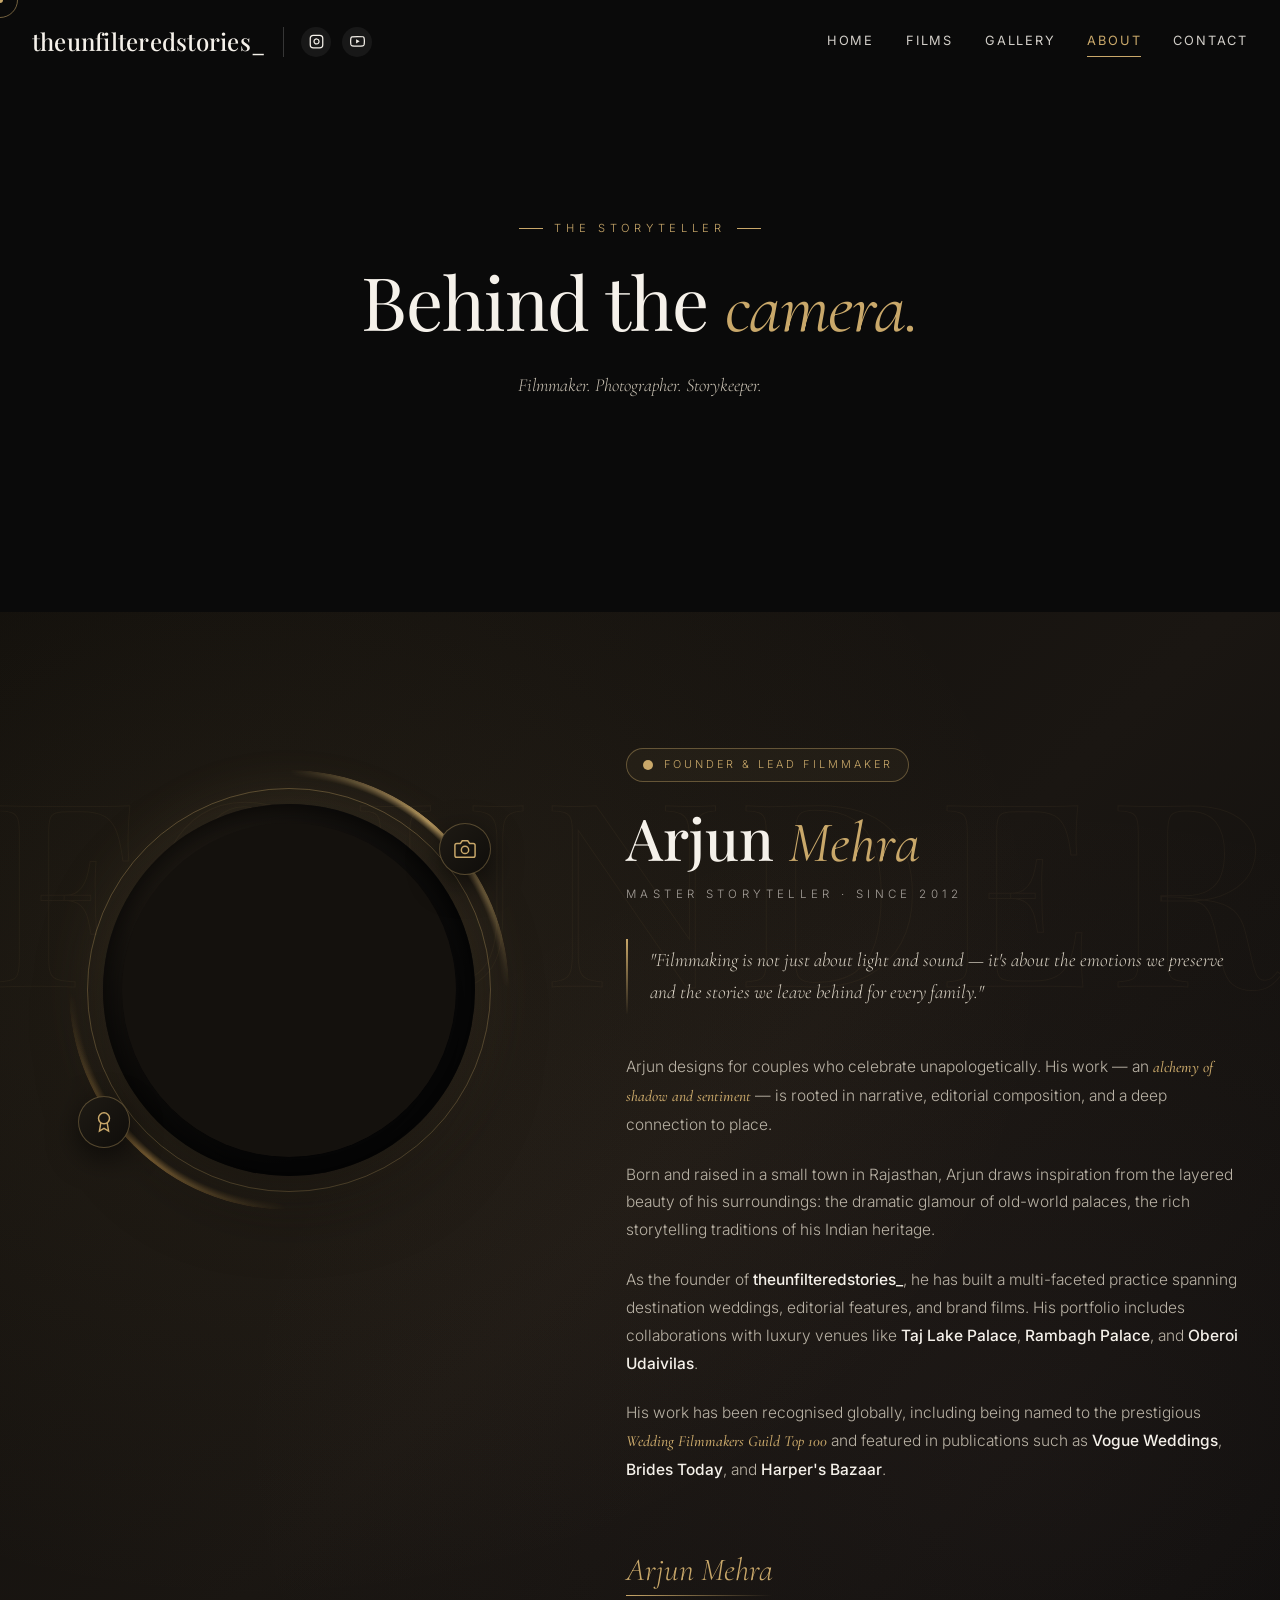
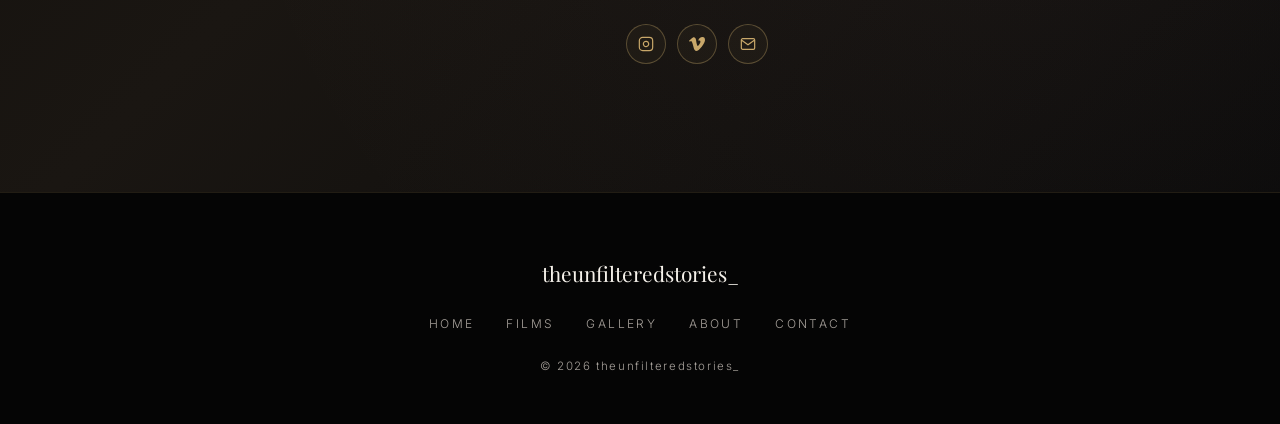
==== commit 450cffea: "Add files via upload" ====
--- a/about.html
+++ b/about.html
@@ -4,7 +4,6 @@
 <meta charset="UTF-8" />
 <meta name="viewport" content="width=device-width, initial-scale=1.0" />
 <title>About | theunfilteredstories_</title>
-<meta name="description" content="Meet the founder of theunfilteredstories_." />
 <link rel="preconnect" href="https://fonts.googleapis.com">
 <link rel="preconnect" href="https://fonts.gstatic.com" crossorigin>
 <link href="https://fonts.googleapis.com/css2?family=Cormorant+Garamond:ital,wght@0,300;0,400;0,500;1,300;1,400&family=Inter:wght@300;400;500;600&family=Playfair+Display:ital,wght@0,400;0,500;0,600;1,400&display=swap" rel="stylesheet">
@@ -16,23 +15,22 @@
 <div class="cursor-ring" id="cursorRing"></div>
 <div class="scroll-progress" id="scrollProgress"></div>
 
+<div class="loader" id="loader">
+  <div class="loader__logo">_theunfilteredstories</div>
+</div>
+
 <header class="nav" id="nav">
   <div class="nav__left">
+    <!-- FIXED LOGO CASE -->
     <a href="index.html" class="nav__logo">theunfilteredstories_</a>
     <div class="nav__socials">
-      <a href="https://instagram.com" target="_blank" aria-label="Instagram">
-        <svg viewBox="0 0 24 24" fill="none" stroke="currentColor" stroke-width="2" stroke-linecap="round" stroke-linejoin="round"><rect x="2" y="2" width="20" height="20" rx="5" ry="5"></rect><path d="M16 11.37A4 4 0 1 1 12.63 8 4 4 0 0 1 16 11.37z"></path><line x1="17.5" y1="6.5" x2="17.51" y2="6.5"></line></svg>
-      </a>
-      <a href="https://youtube.com" target="_blank" aria-label="YouTube">
-        <svg viewBox="0 0 24 24" fill="none" stroke="currentColor" stroke-width="2" stroke-linecap="round" stroke-linejoin="round"><path d="M22.54 6.42a2.78 2.78 0 0 0-1.94-2C18.88 4 12 4 12 4s-6.88 0-8.6.46a2.78 2.78 0 0 0-1.94 2A29 29 0 0 0 1 11.75a29 29 0 0 0 .46 5.33A2.78 2.78 0 0 0 3.4 19c1.72.46 8.6.46 8.6.46s6.88 0 8.6-.46a2.78 2.78 0 0 0 1.94-2 29 29 0 0 0 .46-5.25 29 29 0 0 0-.46-5.33z"></path><polygon points="9.75 15.02 15.5 11.75 9.75 8.48 9.75 15.02" fill="currentColor" stroke="none"></polygon></svg>
-      </a>
+      <a href="https://instagram.com" target="_blank" aria-label="Instagram"><svg viewBox="0 0 24 24" fill="none" stroke="currentColor" stroke-width="2"><rect x="2" y="2" width="20" height="20" rx="5" ry="5"></rect><path d="M16 11.37A4 4 0 1 1 12.63 8 4 4 0 0 1 16 11.37z"></path><line x1="17.5" y1="6.5" x2="17.51" y2="6.5"></line></svg></a>
+      <a href="https://youtube.com" target="_blank" aria-label="YouTube"><svg viewBox="0 0 24 24" fill="none" stroke="currentColor" stroke-width="2"><path d="M22.54 6.42a2.78 2.78 0 0 0-1.94-2C18.88 4 12 4 12 4s-6.88 0-8.6.46a2.78 2.78 0 0 0-1.94 2A29 29 0 0 0 1 11.75a29 29 0 0 0 .46 5.33A2.78 2.78 0 0 0 3.4 19c1.72.46 8.6.46 8.6.46s6.88 0 8.6-.46a2.78 2.78 0 0 0 1.94-2 29 29 0 0 0 .46-5.25 29 29 0 0 0-.46-5.33z"></path><polygon points="9.75 15.02 15.5 11.75 9.75 8.48 9.75 15.02" fill="currentColor" stroke="none"></polygon></svg></a>
     </div>
   </div>
   <button class="nav__toggle" id="navToggle" aria-label="Open menu"><span></span><span></span></button>
   <nav class="nav__links" id="navLinks">
-    <button class="nav__close" id="navClose" aria-label="Close menu">
-      <svg viewBox="0 0 24 24" fill="none" stroke="currentColor" stroke-width="2" stroke-linecap="round" stroke-linejoin="round"><line x1="18" y1="6" x2="6" y2="18"></line><line x1="6" y1="6" x2="18" y2="18"></line></svg>
-    </button>
+    <button class="nav__close" id="navClose" aria-label="Close menu"><svg viewBox="0 0 24 24" fill="none" stroke="currentColor" stroke-width="2"><line x1="18" y1="6" x2="6" y2="18"></line><line x1="6" y1="6" x2="18" y2="18"></line></svg></button>
     <a href="index.html">Home</a>
     <a href="films.html">Films</a>
     <a href="gallery.html">Gallery</a>
@@ -54,115 +52,42 @@
 <section class="about-page">
   <div class="about-page__ghost">FOUNDER</div>
   <div class="about-page__inner">
-
     <div class="about-page__visual" data-anim="fade-right">
       <div class="about-page__ring-wrap">
         <div class="about-page__ring-outer"></div>
         <div class="about-page__ring-mid"></div>
         <div class="about-page__ring-inner"></div>
-
-        <div class="about-page__portrait"
-             style="background-image:url('https://images.unsplash.com/photo-1606216794074-735e91aa2c92?w=900&q=80')"></div>
-
-        <div class="about-page__badge about-page__badge--1" title="Camera">
-          <svg viewBox="0 0 24 24" fill="none" stroke="currentColor" stroke-width="1.6" stroke-linecap="round" stroke-linejoin="round">
-            <path d="M23 19a2 2 0 0 1-2 2H3a2 2 0 0 1-2-2V8a2 2 0 0 1 2-2h4l2-3h6l2 3h4a2 2 0 0 1 2 2z"></path>
-            <circle cx="12" cy="13" r="4"></circle>
-          </svg>
-        </div>
-        <div class="about-page__badge about-page__badge--2" title="Award">
-          <svg viewBox="0 0 24 24" fill="none" stroke="currentColor" stroke-width="1.6" stroke-linecap="round" stroke-linejoin="round">
-            <circle cx="12" cy="8" r="6"></circle>
-            <path d="M15.477 12.89 17 22l-5-3-5 3 1.523-9.11"></path>
-          </svg>
-        </div>
+        <div class="about-page__portrait" style="background-image:url('https://images.unsplash.com/photo-1606216794074-735e91aa2c92?w=900&q=80')"></div>
+        <div class="about-page__badge about-page__badge--1" title="Camera"><svg viewBox="0 0 24 24" fill="none" stroke="currentColor" stroke-width="1.6"><path d="M23 19a2 2 0 0 1-2 2H3a2 2 0 0 1-2-2V8a2 2 0 0 1 2-2h4l2-3h6l2 3h4a2 2 0 0 1 2 2z"></path><circle cx="12" cy="13" r="4"></circle></svg></div>
+        <div class="about-page__badge about-page__badge--2" title="Award"><svg viewBox="0 0 24 24" fill="none" stroke="currentColor" stroke-width="1.6"><circle cx="12" cy="8" r="6"></circle><path d="M15.477 12.89 17 22l-5-3-5 3 1.523-9.11"></path></svg></div>
       </div>
     </div>
 
     <div class="about-page__content" data-anim="fade-left">
-      <div class="about-page__badge-tag">
-        <svg viewBox="0 0 24 24" fill="currentColor"><circle cx="12" cy="12" r="10"/></svg>
-        Founder &amp; Lead Filmmaker
+      <div class="about-page__badge-tag"><svg viewBox="0 0 24 24" fill="currentColor"><circle cx="12" cy="12" r="10"/></svg> Founder &amp; Lead Filmmaker</div>
+      <h2 class="about-page__name"><span class="first">Arjun</span> <span class="last">Mehra</span></h2>
+      <p class="about-page__role">Master Storyteller · Since 2012</p>
+      <blockquote class="about-page__quote">"Filmmaking is not just about light and sound — it's about the <em>emotions we preserve</em> and the stories we leave behind for every family."</blockquote>
+      <div class="about-page__bio">
+        <p>Arjun designs for couples who celebrate unapologetically. His work — an <em>alchemy of shadow and sentiment</em> — is rooted in narrative, editorial composition, and a deep connection to place.</p>
+        <p>Born and raised in a small town in Rajasthan, Arjun draws inspiration from the layered beauty of his surroundings: the dramatic glamour of old-world palaces, the rich storytelling traditions of his Indian heritage.</p>
+        <p>As the founder of <strong>theunfilteredstories_</strong>, he has built a multi-faceted practice spanning destination weddings, editorial features, and brand films. His portfolio includes collaborations with luxury venues like <strong>Taj Lake Palace</strong>, <strong>Rambagh Palace</strong>, and <strong>Oberoi Udaivilas</strong>.</p>
+        <p>His work has been recognised globally, including being named to the prestigious <em>Wedding Filmmakers Guild Top 100</em> and featured in publications such as <strong>Vogue Weddings</strong>, <strong>Brides Today</strong>, and <strong>Harper's Bazaar</strong>.</p>
       </div>
-
-      <h2 class="about-page__name">
-        <span class="first">Arjun</span>
-        <span class="last">Mehra</span>
-      </h2>
-
-      <p class="about-page__role">Master Storyteller · Since 2012</p>
-
-      <blockquote class="about-page__quote">
-        "Filmmaking is not just about light and sound — it's about the
-        <em>emotions we preserve</em> and the stories we leave behind for every family."
-      </blockquote>
-
-      <div class="about-page__bio">
-        <p>
-          Arjun designs for couples who celebrate unapologetically. His work —
-          an <em>alchemy of shadow and sentiment</em> — is rooted in narrative,
-          editorial composition, and a deep connection to place.
-        </p>
-        <p>
-          Born and raised in a small town in Rajasthan, Arjun draws inspiration
-          from the layered beauty of his surroundings: the dramatic glamour of
-          old-world palaces, the rich storytelling traditions of his Indian
-          heritage.
-        </p>
-        <p>
-          As the founder of <strong>theunfilteredstories_</strong>, he has built a
-          multi-faceted practice spanning destination weddings, editorial
-          features, and brand films. His portfolio includes collaborations with
-          luxury venues like <strong>Taj Lake Palace</strong>,
-          <strong>Rambagh Palace</strong>, and <strong>Oberoi Udaivilas</strong>.
-        </p>
-        <p>
-          His work has been recognised globally, including being named to the
-          prestigious <em>Wedding Filmmakers Guild Top 100</em> and featured in
-          publications such as <strong>Vogue Weddings</strong>,
-          <strong>Brides Today</strong>, and <strong>Harper's Bazaar</strong>.
-        </p>
-      </div>
-
       <div class="about-page__signature" data-anim="fade-up">Arjun Mehra</div>
-
       <div class="about-page__socials" data-anim="fade-up" style="transition-delay:0.15s">
-        <a href="#" aria-label="Instagram">
-          <svg viewBox="0 0 24 24" fill="none" stroke="currentColor" stroke-width="1.8" stroke-linecap="round" stroke-linejoin="round"><rect x="2" y="2" width="20" height="20" rx="5" ry="5"></rect><path d="M16 11.37A4 4 0 1 1 12.63 8 4 4 0 0 1 16 11.37z"></path><line x1="17.5" y1="6.5" x2="17.51" y2="6.5"></line></svg>
-        </a>
-        <a href="#" aria-label="Vimeo">
-          <svg viewBox="0 0 24 24" fill="currentColor"><path d="M23.977 6.416c-.105 2.338-1.739 5.543-4.894 9.609-3.268 4.247-6.026 6.37-8.29 6.37-1.409 0-2.578-1.294-3.553-3.881L5.322 11.4C4.603 8.816 3.834 7.522 3.01 7.522c-.179 0-.806.378-1.881 1.132L0 7.197a315.065 315.065 0 0 0 3.501-3.128C5.08 2.701 6.266 1.984 7.055 1.91c1.867-.18 3.016 1.1 3.447 3.838.465 2.953.789 4.789.971 5.507.539 2.45 1.131 3.674 1.776 3.674.502 0 1.256-.796 2.265-2.385 1.004-1.589 1.54-2.797 1.612-3.628.144-1.371-.395-2.061-1.614-2.061-.574 0-1.167.121-1.777.391 1.186-3.868 3.434-5.757 6.762-5.637 2.473.06 3.628 1.664 3.48 4.807z"/></svg>
-        </a>
-        <a href="mailto:hello@theunfilteredstories.com" aria-label="Email">
-          <svg viewBox="0 0 24 24" fill="none" stroke="currentColor" stroke-width="1.8" stroke-linecap="round" stroke-linejoin="round"><path d="M4 4h16c1.1 0 2 .9 2 2v12c0 1.1-.9 2-2 2H4c-1.1 0-2-.9-2-2V6c0-1.1.9-2 2-2z"></path><polyline points="22,6 12,13 2,6"></polyline></svg>
-        </a>
+        <a href="#" aria-label="Instagram"><svg viewBox="0 0 24 24" fill="none" stroke="currentColor" stroke-width="1.8"><rect x="2" y="2" width="20" height="20" rx="5" ry="5"></rect><path d="M16 11.37A4 4 0 1 1 12.63 8 4 4 0 0 1 16 11.37z"></path><line x1="17.5" y1="6.5" x2="17.51" y2="6.5"></line></svg></a>
+        <a href="#" aria-label="Vimeo"><svg viewBox="0 0 24 24" fill="currentColor"><path d="M23.977 6.416c-.105 2.338-1.739 5.543-4.894 9.609-3.268 4.247-6.026 6.37-8.29 6.37-1.409 0-2.578-1.294-3.553-3.881L5.322 11.4C4.603 8.816 3.834 7.522 3.01 7.522c-.179 0-.806.378-1.881 1.132L0 7.197a315.065 315.065 0 0 0 3.501-3.128C5.08 2.701 6.266 1.984 7.055 1.91c1.867-.18 3.016 1.1 3.447 3.838.465 2.953.789 4.789.971 5.507.539 2.45 1.131 3.674 1.776 3.674.502 0 1.256-.796 2.265-2.385 1.004-1.589 1.54-2.797 1.612-3.628.144-1.371-.395-2.061-1.614-2.061-.574 0-1.167.121-1.777.391 1.186-3.868 3.434-5.757 6.762-5.637 2.473.06 3.628 1.664 3.48 4.807z"/></svg></a>
+        <a href="mailto:hello@theunfilteredstories.com" aria-label="Email"><svg viewBox="0 0 24 24" fill="none" stroke="currentColor" stroke-width="1.8"><path d="M4 4h16c1.1 0 2 .9 2 2v12c0 1.1-.9 2-2 2H4c-1.1 0-2-.9-2-2V6c0-1.1.9-2 2-2z"></path><polyline points="22,6 12,13 2,6"></polyline></svg></a>
       </div>
     </div>
-  </div>
-</section>
-
-<section class="quote quote--dark">
-  <div class="quote__ring"></div>
-  <span class="sparkle" style="top:22%;left:25%"></span>
-  <span class="sparkle" style="top:68%;left:78%;animation-delay:1.4s"></span>
-  <div class="quote__inner" data-anim="zoom-out">
-    <span class="quote__mark">“</span>
-    <p class="quote__text">
-      The best films are not shot.
-      <span class="accent">They are felt.</span>
-    </p>
-    <span class="quote__attr">In Closing</span>
   </div>
 </section>
 
 <footer class="footer">
   <div class="footer__logo">theunfilteredstories_</div>
   <nav class="footer__links">
-    <a href="index.html">Home</a>
-    <a href="films.html">Films</a>
-    <a href="gallery.html">Gallery</a>
-    <a href="about.html">About</a>
-    <a href="contact.html">Contact</a>
+    <a href="index.html">Home</a><a href="films.html">Films</a><a href="gallery.html">Gallery</a><a href="about.html">About</a><a href="contact.html">Contact</a>
   </nav>
   <p class="footer__copy">© <span id="year"></span> theunfilteredstories_</p>
 </footer>
--- a/styles.css
+++ b/styles.css
@@ -40,14 +40,11 @@
 
 ::-webkit-scrollbar { width: 8px; }
 ::-webkit-scrollbar-track { background: var(--ink); }
-::-webkit-scrollbar-thumb {
-  background: linear-gradient(180deg, var(--accent), var(--gold-deep));
-  border-radius: 4px;
-}
+::-webkit-scrollbar-thumb { background: linear-gradient(180deg, var(--accent), var(--gold-deep)); border-radius: 4px; }
 ::-webkit-scrollbar-thumb:hover { background: var(--accent); }
 
 /* ========================================================
-   KEYFRAMES (abbreviated — full set from your previous file)
+   KEYFRAMES
    ======================================================== */
 @keyframes fadeUp       { from { opacity:0; transform: translateY(40px) } to { opacity:1; transform: translateY(0) } }
 @keyframes fadeIn       { from { opacity: 0 } to { opacity: 1 } }
@@ -69,14 +66,16 @@
 @keyframes inkSpread    { 0% { transform: scale(0); opacity: 0.9 } 100% { transform: scale(3); opacity: 0 } }
 @keyframes gradShift    { 0%,100% { background-position: 0% 50% } 50% { background-position: 100% 50% } }
 
+/* Loader Keyframes */
+@keyframes typing       { from { width: 0; opacity: 1; } to { width: 100%; opacity: 1; } }
+@keyframes blinkCursor  { 50% { border-color: transparent; } }
+
 /* ========================================================
    REVEAL UTILITIES
    ======================================================== */
 [data-anim] {
   opacity: 0;
-  transition: opacity 1s cubic-bezier(.2,.7,.2,1),
-              transform 1s cubic-bezier(.2,.7,.2,1),
-              filter 1s ease;
+  transition: opacity 1s cubic-bezier(.2,.7,.2,1), transform 1s cubic-bezier(.2,.7,.2,1), filter 1s ease;
   will-change: transform, opacity;
 }
 [data-anim="fade-up"]     { transform: translateY(50px); }
@@ -86,890 +85,408 @@
 [data-anim="fade-scale"]  { transform: scale(0.9); }
 [data-anim="fade-blur"]   { filter: blur(14px); }
 [data-anim="fade-rotate"] { transform: rotate(-5deg) scale(0.94); }
-[data-anim="zoom-in"]     { transform: scale(0.7); }
 [data-anim="zoom-out"]    { transform: scale(1.3); }
 [data-anim].in-view { opacity: 1; transform: none; filter: none; }
 
 .reveal-line { overflow: hidden; display: block; }
-.reveal-line > span {
-  display: inline-block;
-  transform: translateY(110%);
-  transition: transform 1.1s cubic-bezier(.2,.7,.2,1);
-}
+.reveal-line > span { display: inline-block; transform: translateY(110%); transition: transform 1.1s cubic-bezier(.2,.7,.2,1); }
 .reveal-line.in-view > span { transform: translateY(0); }
 
 /* ========================================================
    CUSTOM CURSOR
    ======================================================== */
-.cursor-dot, .cursor-ring {
-  position: fixed; top: 0; left: 0;
-  pointer-events: none; z-index: 9999;
-  transform: translate(-50%, -50%);
-  will-change: transform, width, height;
-}
-.cursor-dot {
-  width: 6px; height: 6px; background: var(--accent);
-  border-radius: 50%;
-  transition: width 0.25s ease, height 0.25s ease;
-}
-.cursor-ring {
-  width: 36px; height: 36px;
-  border: 1px solid rgba(201,168,106,0.55);
-  border-radius: 50%;
-  transition: width 0.35s cubic-bezier(.2,.7,.2,1),
-              height 0.35s cubic-bezier(.2,.7,.2,1),
-              border-color 0.35s ease, background 0.35s ease;
-}
+.cursor-dot, .cursor-ring { position: fixed; top: 0; left: 0; pointer-events: none; z-index: 9999; transform: translate(-50%, -50%); }
+.cursor-dot { width: 6px; height: 6px; background: var(--accent); border-radius: 50%; transition: width 0.25s ease, height 0.25s ease; }
+.cursor-ring { width: 36px; height: 36px; border: 1px solid rgba(201,168,106,0.55); border-radius: 50%; transition: width 0.35s ease, height 0.35s ease, border-color 0.35s ease, background 0.35s ease; }
 .cursor-hover .cursor-dot { width: 0; height: 0; }
-.cursor-hover .cursor-ring {
-  width: 60px; height: 60px;
-  background: rgba(201,168,106,0.12);
-  border-color: var(--accent);
-}
+.cursor-hover .cursor-ring { width: 60px; height: 60px; background: rgba(201,168,106,0.12); border-color: var(--accent); }
 @media (max-width: 900px) { .cursor-dot, .cursor-ring { display: none; } }
 
 /* ========================================================
-   SCROLL PROGRESS
-   ======================================================== */
-.scroll-progress {
-  position: fixed; top: 0; left: 0;
-  height: 2px;
-  background: linear-gradient(90deg, var(--accent), var(--gold-deep), var(--accent));
-  background-size: 200% 100%;
-  animation: goldShine 4s linear infinite;
-  width: 0%; z-index: 200;
-  transition: width 0.1s ease-out;
-}
-
-/* ========================================================
-   NAV
-   ======================================================== */
-.nav {
-  position: fixed; top: 0; left: 0; right: 0;
-  display: flex; justify-content: space-between; align-items: center;
-  padding: 1.4rem 2rem;
-  z-index: 100;
-  transition: background 0.5s ease, backdrop-filter 0.5s ease, padding 0.4s ease, box-shadow 0.5s ease;
-}
-.nav.scrolled {
-  background: rgba(10,10,10,0.78);
-  backdrop-filter: blur(14px);
-  -webkit-backdrop-filter: blur(14px);
-  padding: 0.95rem 2rem;
-  box-shadow: 0 1px 0 rgba(201,168,106,0.18);
-}
+   SCROLL PROGRESS & RIPPLE
+   ======================================================== */
+.scroll-progress { position: fixed; top: 0; left: 0; height: 2px; background: linear-gradient(90deg, var(--accent), var(--gold-deep), var(--accent)); background-size: 200% 100%; animation: goldShine 4s linear infinite; width: 0%; z-index: 200; transition: width 0.1s ease-out; }
+.ripple { position: fixed; width: 20px; height: 20px; border-radius: 50%; border: 1px solid var(--accent); pointer-events: none; transform: translate(-50%, -50%); animation: inkSpread 0.8s ease-out forwards; z-index: 9998; }
+
+/* ========================================================
+   LOADER & PREMIUM LOGO
+   ======================================================== */
+.loader { position: fixed; inset: 0; background: var(--ink); z-index: 9999; display: flex; align-items: center; justify-content: center; transition: opacity 0.8s ease, visibility 0.8s ease; }
+.loader.done { opacity: 0; visibility: hidden; }
+.loader__logo { 
+  font-family: var(--display); font-size: 2.2rem; color: var(--accent); letter-spacing: 0.05em; 
+  position: relative; display: inline-block; overflow: hidden; white-space: nowrap; 
+  border-right: 2px solid var(--accent); 
+  animation: typing 1.5s steps(20, end) forwards, blinkCursor 0.8s step-end infinite alternate; 
+  opacity: 0; animation-delay: 0.2s;
+}
+.loader__logo::first-letter { color: var(--cream); font-weight: 300; }
+
+/* ========================================================
+   NAVIGATION
+   ======================================================== */
+.nav { position: fixed; top: 0; left: 0; right: 0; display: flex; justify-content: space-between; align-items: center; padding: 1.4rem 2rem; z-index: 100; transition: background 0.5s ease, backdrop-filter 0.5s ease, padding 0.4s ease, box-shadow 0.5s ease; }
+.nav.scrolled { background: rgba(10,10,10,0.78); backdrop-filter: blur(14px); -webkit-backdrop-filter: blur(14px); padding: 0.95rem 2rem; box-shadow: 0 1px 0 rgba(201,168,106,0.18); }
 .nav__left { display: flex; align-items: center; gap: 1.1rem; }
-.nav__logo {
-  font-family: var(--display); font-size: 1.3rem;
-  letter-spacing: 0.02em; font-weight: 500;
-  position: relative; transition: color 0.35s ease;
-}
-.nav__logo::after {
-  content: ''; position: absolute; left: 0; bottom: -4px;
-  height: 1px; width: 0; background: var(--accent);
-  transition: width 0.5s cubic-bezier(.2,.7,.2,1);
-}
+.nav__logo { font-family: var(--display); font-size: 1.5rem; font-weight: 500; letter-spacing: 0.01em; color: var(--cream); position: relative; transition: color 0.35s ease; }
+.nav__logo::after { content: ''; position: absolute; left: 0; bottom: -4px; height: 1px; width: 0; background: var(--accent); transition: width 0.5s cubic-bezier(.2,.7,.2,1); }
 .nav__logo:hover { color: var(--accent); }
 .nav__logo:hover::after { width: 100%; }
 
-.nav__socials {
-  display: flex; align-items: center; gap: 0.7rem;
-  padding-left: 1.1rem; border-left: 1px solid rgba(255,255,255,0.18);
-}
-.nav__socials a {
-  display: flex; align-items: center; justify-content: center;
-  width: 30px; height: 30px; border-radius: 50%;
-  color: var(--cream); background: rgba(255,255,255,0.06);
-  transition: background 0.4s ease, color 0.4s ease, transform 0.4s ease;
-}
-.nav__socials a:hover {
-  background: var(--accent); color: var(--ink);
-  transform: translateY(-3px) rotate(-8deg) scale(1.08);
-}
+.nav__socials { display: flex; align-items: center; gap: 0.7rem; padding-left: 1.1rem; border-left: 1px solid rgba(255,255,255,0.18); }
+.nav__socials a { display: flex; align-items: center; justify-content: center; width: 30px; height: 30px; border-radius: 50%; color: var(--cream); background: rgba(255,255,255,0.06); transition: background 0.4s ease, color 0.4s ease, transform 0.4s ease; }
+.nav__socials a:hover { background: var(--accent); color: var(--ink); transform: translateY(-3px) rotate(-8deg) scale(1.08); }
 .nav__socials svg { width: 15px; height: 15px; }
 
-.nav__links {
-  display: flex; gap: 2rem;
-  font-size: 0.8rem; letter-spacing: 0.14em;
-  text-transform: uppercase; font-weight: 400;
-}
-.nav__links a {
-  position: relative; opacity: 0.85;
-  transition: opacity 0.3s, color 0.3s;
-}
+.nav__links { display: flex; gap: 2rem; font-size: 0.8rem; letter-spacing: 0.14em; text-transform: uppercase; font-weight: 400; }
+.nav__links a { position: relative; opacity: 0.85; transition: opacity 0.3s, color 0.3s; }
 .nav__links a:hover { opacity: 1; color: var(--accent); }
-.nav__links a::after {
-  content: ''; position: absolute; left: 0; bottom: -5px;
-  height: 1px; width: 0; background: var(--accent);
-  transition: width 0.45s cubic-bezier(.2,.7,.2,1);
-}
+.nav__links a::after { content: ''; position: absolute; left: 0; bottom: -5px; height: 1px; width: 0; background: var(--accent); transition: width 0.45s cubic-bezier(.2,.7,.2,1); }
 .nav__links a:hover::after { width: 100%; }
 .nav__links a.active { color: var(--accent); opacity: 1; }
 .nav__links a.active::after { width: 100%; }
 
-.nav__toggle {
-  display: none; background: none; border: none; cursor: pointer;
-  flex-direction: column; gap: 5px; padding: 5px;
-}
-.nav__toggle span {
-  display: block; width: 22px; height: 1px;
-  background: var(--cream); transition: transform 0.4s ease;
-}
-.nav__close {
-  display: none;
-  position: absolute; top: 1.4rem; right: 1.4rem;
-  width: 42px; height: 42px;
-  border-radius: 50%;
-  border: 1px solid rgba(201,168,106,0.4);
-  background: rgba(201,168,106,0.08);
-  color: var(--accent); cursor: pointer;
-  align-items: center; justify-content: center;
-  transition: background 0.35s ease, transform 0.35s ease;
-  z-index: 10;
-}
-.nav__close:hover {
-  background: var(--accent); color: var(--ink);
-  transform: rotate(90deg) scale(1.08);
-}
+.nav__toggle { display: none; background: none; border: none; cursor: pointer; flex-direction: column; gap: 5px; padding: 5px; }
+.nav__toggle span { display: block; width: 22px; height: 1px; background: var(--cream); transition: transform 0.4s ease; }
+.nav__close { display: none; position: absolute; top: 1.4rem; right: 1.4rem; width: 42px; height: 42px; border-radius: 50%; border: 1px solid rgba(201,168,106,0.4); background: rgba(201,168,106,0.08); color: var(--accent); cursor: pointer; align-items: center; justify-content: center; transition: background 0.35s ease, transform 0.35s ease; z-index: 10; }
+.nav__close:hover { background: var(--accent); color: var(--ink); transform: rotate(90deg) scale(1.08); }
 .nav__close svg { width: 16px; height: 16px; }
 
 /* ========================================================
-   PAGE HERO (smaller — for interior pages)
-   ======================================================== */
-.page-hero {
-  position: relative;
-  height: 68vh;
-  min-height: 460px;
-  display: flex;
-  align-items: center;
-  justify-content: center;
-  text-align: center;
-  overflow: hidden;
-  background: #0a0a0a;
-}
-.page-hero__bg {
-  position: absolute; inset: 0;
-  background-size: cover;
-  background-position: center;
-  filter: brightness(0.45) saturate(1.1);
-  animation: slowZoom 26s ease-in-out infinite alternate;
-}
-.page-hero__overlay {
-  position: absolute; inset: 0;
-  background:
-    radial-gradient(ellipse at center, rgba(10,10,10,0.25) 0%, rgba(10,10,10,0.85) 100%),
-    linear-gradient(180deg, rgba(10,10,10,0.7) 0%, transparent 30%, rgba(10,10,10,0.95) 100%);
-}
-.page-hero__content {
-  position: relative; z-index: 3;
-  max-width: 900px; padding: 0 1.5rem;
-}
-.page-hero__eyebrow {
-  font-size: 0.7rem; letter-spacing: 0.42em;
-  text-transform: uppercase; color: var(--accent);
-  margin-bottom: 1.4rem;
-  display: inline-flex; align-items: center; gap: 0.7rem;
-}
-.page-hero__eyebrow::before, .page-hero__eyebrow::after {
-  content: ''; width: 24px; height: 1px; background: var(--accent);
-  animation: lineGrowH 1.4s ease both;
-}
-.page-hero__title {
-  font-family: var(--display);
-  font-size: clamp(2.4rem, 6vw, 4.6rem);
-  font-weight: 400; line-height: 1.1;
-  letter-spacing: -0.015em;
-}
-.page-hero__title em {
-  font-family: var(--serif); font-style: italic;
-  color: var(--accent); font-weight: 400;
-  animation: glowText 4s ease-in-out infinite;
-}
-.page-hero__sub {
-  margin-top: 1.4rem;
-  font-family: var(--serif); font-style: italic;
-  font-size: 1.15rem; color: #c8c0b2;
-}
-
-/* ========================================================
-   HOME HERO (full screen, video)
-   ======================================================== */
-.hero {
-  position: relative; height: 100vh; min-height: 620px;
-  display: flex; align-items: center; justify-content: center;
-  overflow: hidden; background: #0a0a0a;
-}
-.hero__fallback {
-  position: absolute; inset: 0;
-  background: url('https://images.unsplash.com/photo-1519741497674-611481863552?w=1920&q=80') center/cover;
-  filter: brightness(0.55);
-}
-.hero__video {
-  position: absolute; inset: 0;
-  width: 100%; height: 100%; object-fit: cover;
-  filter: brightness(0.7) contrast(1.08) saturate(1.15);
-  animation: slowZoom 24s ease-in-out infinite alternate;
-}
-.hero__overlay {
-  position: absolute; inset: 0;
-  background:
-    radial-gradient(ellipse at center, rgba(10,10,10,0.15) 0%, rgba(10,10,10,0.75) 100%),
-    linear-gradient(180deg, rgba(10,10,10,0.55) 0%, rgba(10,10,10,0.25) 35%, rgba(10,10,10,0.35) 60%, rgba(10,10,10,0.95) 100%);
-}
-.hero::after {
-  content: ''; position: absolute; inset: 0;
-  background: radial-gradient(ellipse at center, transparent 40%, rgba(0,0,0,0.7) 100%);
-  pointer-events: none; z-index: 1;
-}
-.hero__content {
-  position: relative; z-index: 3; text-align: center;
-  padding: 0 1.5rem; max-width: 950px;
-}
-.hero__title {
-  font-family: var(--display); font-weight: 400;
-  font-size: clamp(2.2rem, 6vw, 4.8rem);
-  line-height: 1.12; letter-spacing: -0.015em;
-}
-.hero__title em {
-  font-family: var(--serif); font-style: italic;
-  color: var(--accent); font-weight: 400;
-  display: inline-block;
-  animation: glowText 3.5s ease-in-out infinite;
-}
-.hero__scroll {
-  position: absolute; bottom: 2rem; left: 50%;
-  transform: translateX(-50%);
-  font-size: 0.68rem; letter-spacing: 0.35em;
-  text-transform: uppercase; color: var(--muted-lite);
-  animation: pulseSoft 2.6s ease-in-out infinite;
-  display: flex; flex-direction: column; align-items: center; gap: 0.8rem;
-  z-index: 3;
-}
-.hero__scroll::after {
-  content: ''; width: 1px; height: 40px;
-  background: linear-gradient(to bottom, var(--accent), transparent);
-  animation: scrollDown 2.2s ease-in-out infinite;
-}
-.hero__video-toggle {
-  position: absolute; bottom: 2rem; right: 2rem;
-  width: 44px; height: 44px; border-radius: 50%;
-  border: 1px solid rgba(255,255,255,0.35);
-  background: rgba(0,0,0,0.35);
-  backdrop-filter: blur(8px);
-  -webkit-backdrop-filter: blur(8px);
-  color: var(--cream); cursor: pointer;
-  display: flex; align-items: center; justify-content: center;
-  z-index: 4;
-  transition: background 0.35s ease, transform 0.35s ease, border-color 0.35s ease, color 0.35s ease;
-}
-.hero__video-toggle:hover {
-  background: var(--accent); border-color: var(--accent);
-  color: var(--ink); transform: scale(1.08);
-}
+   HEROES (HOME & INTERIOR)
+   ======================================================== */
+.hero { position: relative; height: 100vh; min-height: 620px; display: flex; align-items: center; justify-content: center; overflow: hidden; background: #0a0a0a; }
+.hero__fallback { position: absolute; inset: 0; background: url('https://images.unsplash.com/photo-1519741497674-611481863552?w=1920&q=80') center/cover; filter: brightness(0.55); }
+.hero__video { position: absolute; inset: 0; width: 100%; height: 100%; object-fit: cover; filter: brightness(0.7) contrast(1.08) saturate(1.15); animation: slowZoom 24s ease-in-out infinite alternate; }
+.hero__overlay { position: absolute; inset: 0; background: radial-gradient(ellipse at center, rgba(10,10,10,0.15) 0%, rgba(10,10,10,0.75) 100%), linear-gradient(180deg, rgba(10,10,10,0.55) 0%, rgba(10,10,10,0.25) 35%, rgba(10,10,10,0.35) 60%, rgba(10,10,10,0.95) 100%); }
+.hero::after { content: ''; position: absolute; inset: 0; background: radial-gradient(ellipse at center, transparent 40%, rgba(0,0,0,0.7) 100%); pointer-events: none; z-index: 1; }
+.hero__content { position: relative; z-index: 3; text-align: center; padding: 0 1.5rem; max-width: 950px; }
+.hero__title { font-family: var(--display); font-weight: 400; font-size: clamp(2.2rem, 6vw, 4.8rem); line-height: 1.12; letter-spacing: -0.015em; }
+.hero__title em { font-family: var(--serif); font-style: italic; color: var(--accent); font-weight: 400; display: inline-block; animation: glowText 3.5s ease-in-out infinite; }
+.hero__scroll { position: absolute; bottom: 2rem; left: 50%; transform: translateX(-50%); font-size: 0.68rem; letter-spacing: 0.35em; text-transform: uppercase; color: var(--muted-lite); animation: pulseSoft 2.6s ease-in-out infinite; display: flex; flex-direction: column; align-items: center; gap: 0.8rem; z-index: 3; }
+.hero__scroll::after { content: ''; width: 1px; height: 40px; background: linear-gradient(to bottom, var(--accent), transparent); animation: scrollDown 2.2s ease-in-out infinite; }
+.hero__video-toggle { position: absolute; bottom: 2rem; right: 2rem; width: 44px; height: 44px; border-radius: 50%; border: 1px solid rgba(255,255,255,0.35); background: rgba(0,0,0,0.35); backdrop-filter: blur(8px); color: var(--cream); cursor: pointer; display: flex; align-items: center; justify-content: center; z-index: 4; transition: all 0.35s ease; }
+.hero__video-toggle:hover { background: var(--accent); border-color: var(--accent); color: var(--ink); transform: scale(1.08); }
 .hero__video-toggle svg { width: 14px; height: 14px; }
-
-.hero__particles {
-  position: absolute; inset: 0;
-  z-index: 2; pointer-events: none; overflow: hidden;
-}
-.particle {
-  position: absolute; width: 3px; height: 3px;
-  background: var(--accent); border-radius: 50%;
-  opacity: 0.4; animation: floatUpSlow 8s ease-in-out infinite;
-}
-
-/* ========================================================
-   SECTION BASE
+.hero__particles { position: absolute; inset: 0; z-index: 2; pointer-events: none; overflow: hidden; }
+.particle { position: absolute; width: 3px; height: 3px; background: var(--accent); border-radius: 50%; opacity: 0.4; animation: floatUpSlow 8s ease-in-out infinite; }
+
+.page-hero { position: relative; height: 68vh; min-height: 460px; display: flex; align-items: center; justify-content: center; text-align: center; overflow: hidden; background: #0a0a0a; }
+.page-hero__bg { position: absolute; inset: 0; background-size: cover; background-position: center; filter: brightness(0.45) saturate(1.1); animation: slowZoom 26s ease-in-out infinite alternate; }
+.page-hero__overlay { position: absolute; inset: 0; background: radial-gradient(ellipse at center, rgba(10,10,10,0.25) 0%, rgba(10,10,10,0.85) 100%), linear-gradient(180deg, rgba(10,10,10,0.7) 0%, transparent 30%, rgba(10,10,10,0.95) 100%); }
+.page-hero__content { position: relative; z-index: 3; max-width: 900px; padding: 0 1.5rem; }
+.page-hero__eyebrow { font-size: 0.7rem; letter-spacing: 0.42em; text-transform: uppercase; color: var(--accent); margin-bottom: 1.4rem; display: inline-flex; align-items: center; gap: 0.7rem; }
+.page-hero__eyebrow::before, .page-hero__eyebrow::after { content: ''; width: 24px; height: 1px; background: var(--accent); }
+.page-hero__title { font-family: var(--display); font-size: clamp(2.4rem, 6vw, 4.6rem); font-weight: 400; line-height: 1.1; letter-spacing: -0.015em; }
+.page-hero__title em { font-family: var(--serif); font-style: italic; color: var(--accent); font-weight: 400; animation: glowText 4s ease-in-out infinite; }
+.page-hero__sub { margin-top: 1.4rem; font-family: var(--serif); font-style: italic; font-size: 1.15rem; color: #c8c0b2; }
+
+/* ========================================================
+   SECTIONS & QUOTES
    ======================================================== */
 section { padding: 8rem 2rem; position: relative; }
-.section-label {
-  font-size: 0.72rem; letter-spacing: 0.38em;
-  text-transform: uppercase; color: var(--accent);
-  margin-bottom: 3rem; font-weight: 500;
-  display: inline-flex; align-items: center; gap: 0.6rem;
-}
-.section-label::before {
-  content: ''; width: 20px; height: 1px;
-  background: var(--accent);
-  animation: lineGrowH 1.2s ease both;
-}
-.section-num {
-  position: absolute; top: 3rem; right: 2rem;
-  font-family: var(--display); font-size: 5rem; font-weight: 500;
-  line-height: 1; color: transparent;
-  -webkit-text-stroke: 1px rgba(201,168,106,0.18);
-  pointer-events: none; user-select: none;
-}
-.section-num.in-view { -webkit-text-stroke: 1px rgba(201,168,106,0.4); }
-
-/* ========================================================
-   QUOTES
-   ======================================================== */
+.section-label { font-size: 0.72rem; letter-spacing: 0.38em; text-transform: uppercase; color: var(--accent); margin-bottom: 3rem; font-weight: 500; display: inline-flex; align-items: center; gap: 0.6rem; }
+.section-label::before { content: ''; width: 20px; height: 1px; background: var(--accent); animation: lineGrowH 1.2s ease both; }
+
 .quote { padding: 9rem 2rem; text-align: center; position: relative; overflow: hidden; }
 .quote__inner { max-width: 900px; margin: 0 auto; position: relative; z-index: 2; }
-.quote__mark {
-  font-family: var(--display); font-size: 4.5rem; line-height: 1;
-  color: var(--accent); opacity: 0.35; margin-bottom: -1rem; display: inline-block;
-}
-.quote__text {
-  font-family: var(--serif); font-style: italic; font-weight: 400;
-  font-size: clamp(1.5rem, 3.4vw, 2.6rem);
-  line-height: 1.4; letter-spacing: -0.005em;
-}
+.quote__mark { font-family: var(--display); font-size: 4.5rem; line-height: 1; color: var(--accent); opacity: 0.35; margin-bottom: -1rem; display: inline-block; }
+.quote__text { font-family: var(--serif); font-style: italic; font-weight: 400; font-size: clamp(1.5rem, 3.4vw, 2.6rem); line-height: 1.4; letter-spacing: -0.005em; }
 .quote__text .accent { color: var(--accent); font-weight: 500; }
-.quote__attr {
-  margin-top: 2rem; font-size: 0.72rem; letter-spacing: 0.4em;
-  text-transform: uppercase; color: var(--muted-lite);
-  display: inline-flex; align-items: center; gap: 1rem;
-}
-.quote__attr::before, .quote__attr::after {
-  content: ''; width: 30px; height: 1px; background: var(--accent);
-  animation: lineGrowH 1.2s ease both;
-}
-.quote--dark { background: var(--deep); color: var(--cream); }
-.quote--gradient {
-  background: linear-gradient(135deg, #1a1512 0%, var(--deep) 50%, #0a0a0a 100%);
-  background-size: 200% 200%; animation: gradShift 14s ease infinite;
-}
+.quote__attr { margin-top: 2rem; font-size: 0.72rem; letter-spacing: 0.4em; text-transform: uppercase; color: var(--muted-lite); display: inline-flex; align-items: center; gap: 1rem; }
+.quote__attr::before, .quote__attr::after { content: ''; width: 30px; height: 1px; background: var(--accent); animation: lineGrowH 1.2s ease both; }
+.quote--gradient { background: linear-gradient(135deg, #1a1512 0%, var(--deep) 50%, #0a0a0a 100%); background-size: 200% 200%; animation: gradShift 14s ease infinite; }
 .quote--gold { background: linear-gradient(135deg, #14110c 0%, #201a10 50%, #14110c 100%); }
 .quote--rose { background: linear-gradient(135deg, #1a1210 0%, #241a18 50%, #14100f 100%); }
-.quote__ring {
-  position: absolute; top: 50%; left: 50%;
-  width: 500px; height: 500px;
-  border: 1px solid rgba(201,168,106,0.15);
-  border-radius: 50%; transform: translate(-50%,-50%);
-  pointer-events: none;
-  animation: spinSlow 60s linear infinite;
-}
-.quote__ring::before, .quote__ring::after {
-  content: ''; position: absolute; border-radius: 50%;
-  border: 1px solid rgba(201,168,106,0.08);
-}
+.quote__ring { position: absolute; top: 50%; left: 50%; width: 500px; height: 500px; border: 1px solid rgba(201,168,106,0.15); border-radius: 50%; transform: translate(-50%,-50%); pointer-events: none; animation: spinSlow 60s linear infinite; }
+.quote__ring::before, .quote__ring::after { content: ''; position: absolute; border-radius: 50%; border: 1px solid rgba(201,168,106,0.08); }
 .quote__ring::before { inset: 40px; }
 .quote__ring::after  { inset: 90px; }
-.sparkle {
-  position: absolute; width: 4px; height: 4px;
-  background: var(--accent); border-radius: 50%;
-  animation: sparkle 3s ease-in-out infinite;
-  pointer-events: none;
-}
-
-/* ========================================================
-   FILMS
-   ======================================================== */
-.films { background: var(--cream); color: var(--ink); }
-.films .section-label { color: var(--accent-2); }
-.films__grid { display: grid; grid-template-columns: repeat(3, 1fr); gap: 2rem; }
-.film { cursor: pointer; transition: transform 0.8s cubic-bezier(.2,.7,.2,1); }
-.film:hover { transform: translateY(-8px); }
-.film__thumb-wrap { overflow: hidden; border-radius: 2px; position: relative; }
-.film__thumb {
-  aspect-ratio: 4 / 5; background-size: cover; background-position: center;
-  filter: grayscale(0.15);
-  transition: transform 1.2s cubic-bezier(.2,.7,.2,1), filter 0.9s ease;
-}
-.film:hover .film__thumb { transform: scale(1.06) rotate(0.4deg); filter: grayscale(0); }
-.film__thumb-wrap::after {
-  content: ''; position: absolute; top: 0; left: -60%;
-  width: 40%; height: 100%;
-  background: linear-gradient(90deg, transparent, rgba(255,255,255,0.25), transparent);
-  transform: skewX(-20deg); pointer-events: none;
-}
-.film:hover .film__thumb-wrap::after { animation: shine 1.1s ease; }
-.film h3 {
-  font-family: var(--display); font-weight: 500; font-size: 1.3rem;
-  margin-top: 1.35rem; color: var(--ink); transition: color 0.35s ease;
-}
-.film:hover h3 { color: var(--accent-2); }
-.film p {
-  font-size: 0.78rem; color: var(--muted-dark);
-  letter-spacing: 0.14em; text-transform: uppercase; margin-top: 0.4rem;
-}
-
-/* ========================================================
-   GALLERY GRID (for gallery page)
-   ======================================================== */
-.gallery-grid {
-  display: grid;
-  grid-template-columns: repeat(3, 1fr);
-  gap: 1.25rem;
-}
-.gallery-grid__item {
-  aspect-ratio: 3 / 4;
-  background-size: cover;
-  background-position: center;
-  cursor: pointer;
+.sparkle { position: absolute; width: 4px; height: 4px; background: var(--accent); border-radius: 50%; animation: sparkle 3s ease-in-out infinite; pointer-events: none; }
+
+/* ========================================================
+   FEATURED STORIES (SIMPLE BLACK & WHITE WITH GOLD GLOW)
+   ======================================================== */
+.featured-stories { 
+  background: var(--ink); 
+  padding: 8rem 2rem; 
+}
+
+.featured-grid { 
+  display: grid; 
+  grid-template-columns: repeat(auto-fit, minmax(320px, 1fr)); 
+  gap: 2.5rem; 
+  max-width: 1200px; 
+  margin: 0 auto; 
+}
+
+/* Card Container */
+.client-card { 
+  background: #000000; 
+  border: 1px solid #222222; 
+  border-radius: 0; 
+  position: relative; 
+  transition: transform 0.5s cubic-bezier(.2,.7,.2,1), box-shadow 0.5s ease; 
   overflow: hidden;
+  z-index: 1;
+}
+
+/* The Golden Gradient Hover Effect */
+.client-card::before {
+  content: '';
+  position: absolute;
+  inset: -1px;
+  background: linear-gradient(135deg, transparent 20%, rgba(201,168,106,0.8) 50%, transparent 80%);
+  background-size: 200% 200%;
+  z-index: -1;
+  opacity: 0;
+  transition: opacity 0.5s ease;
+  animation: goldShine 3s linear infinite;
+}
+
+.client-card:hover { 
+  transform: translateY(-6px); 
+  box-shadow: 0 20px 40px rgba(0,0,0,0.6), 0 0 30px rgba(201,168,106,0.15);
+}
+
+.client-card:hover::before {
+  opacity: 1;
+}
+
+/* Image */
+.client-card__img-wrap { 
+  position: relative; 
+  width: 100%; 
+  aspect-ratio: 4 / 5; 
+  overflow: hidden; 
+  z-index: 2;
+  background: #000;
+}
+
+.client-card__img { 
+  width: 100%; 
+  height: 100%; 
+  object-fit: cover; 
+  filter: grayscale(0.3) brightness(0.9); 
+  transition: transform 1s cubic-bezier(.2,.7,.2,1), filter 0.6s ease; 
+}
+
+.client-card:hover .client-card__img { 
+  transform: scale(1.04); 
+  filter: grayscale(0) brightness(1); 
+}
+
+/* Removed Complex Elements */
+.client-card__badge, .card-particle { 
+  display: none; 
+}
+
+/* Content */
+.client-card__content { 
+  padding: 2rem; 
+  background: #000000; 
+  border-top: 1px solid #222222;
   position: relative;
-  border-radius: 2px;
-  transition: transform 1.2s cubic-bezier(.2,.7,.2,1);
-}
-.gallery-grid__item::after {
-  content: '';
-  position: absolute; inset: 0;
-  border: 1px solid transparent;
-  transition: border-color 0.5s ease, background 0.5s ease;
-  pointer-events: none;
-}
-.gallery-grid__item:hover::after {
-  border-color: rgba(201,168,106,0.6);
-  background: rgba(10,10,10,0.15);
-}
-.gallery-grid__item:hover { transform: translateY(-6px); }
-.gallery-grid__caption {
-  position: absolute; left: 1.2rem; bottom: 1.2rem;
-  font-family: var(--serif); font-style: italic;
-  font-size: 1rem; color: var(--cream);
-  opacity: 0; transform: translateY(10px);
-  transition: opacity 0.5s ease, transform 0.5s ease;
-  text-shadow: 0 2px 12px rgba(0,0,0,0.9);
   z-index: 2;
 }
-.gallery-grid__item:hover .gallery-grid__caption {
-  opacity: 1; transform: translateY(0);
-}
-.gallery-grid__bg {
-  position: absolute; inset: 0;
-  background-size: cover; background-position: center;
-  transition: transform 1.3s cubic-bezier(.2,.7,.2,1), filter 0.9s ease;
-  filter: brightness(0.85);
-}
-.gallery-grid__item:hover .gallery-grid__bg {
-  transform: scale(1.08); filter: brightness(1);
-}
+
+.client-card__name { 
+  font-family: var(--display); 
+  font-size: 1.6rem; 
+  color: #ffffff; 
+  margin-bottom: 0.3rem; 
+  transition: color 0.4s ease;
+}
+
+.client-card:hover .client-card__name {
+  color: var(--accent); 
+}
+
+.client-card__date { 
+  font-size: 0.7rem; 
+  letter-spacing: 0.25em; 
+  text-transform: uppercase; 
+  color: #888888; 
+  margin-bottom: 1.5rem; 
+}
+
+.client-card__quote { 
+  font-family: var(--serif); 
+  font-style: italic; 
+  font-size: 1rem; 
+  color: #aaaaaa; 
+  line-height: 1.6; 
+  margin-bottom: 2rem; 
+}
+
+/* Simple Button */
+.client-card__btn { 
+  display: inline-flex; 
+  align-items: center; 
+  gap: 0.6rem; 
+  padding: 0.6rem 0; 
+  background: transparent; 
+  border: none; 
+  border-bottom: 1px solid #444444; 
+  color: #ffffff; 
+  font-size: 0.75rem; 
+  letter-spacing: 0.15em; 
+  text-transform: uppercase; 
+  font-weight: 500; 
+  transition: all 0.4s ease; 
+}
+
+.client-card:hover .client-card__btn { 
+  border-color: var(--accent); 
+  color: var(--accent);
+}
+
+.client-card__btn svg { 
+  width: 14px; 
+  height: 14px; 
+  transition: transform 0.4s ease; 
+}
+
+.client-card:hover .client-card__btn svg { 
+  transform: translateX(5px); 
+}
+
+/* ========================================================
+   GALLERY GRID & LIGHTBOX
+   ======================================================== */
+.gallery-grid { display: grid; grid-template-columns: repeat(auto-fill, minmax(280px, 1fr)); gap: 1.5rem; max-width: 1400px; margin: 0 auto; }
+.gallery-grid__item { aspect-ratio: 3 / 4; background-size: cover; background-position: center; cursor: pointer; overflow: hidden; position: relative; border-radius: 4px; transition: transform 0.8s cubic-bezier(.2,.7,.2,1), box-shadow 0.8s ease; box-shadow: 0 10px 30px rgba(0,0,0,0.4); }
+.gallery-grid__item:hover { transform: translateY(-10px) scale(1.02); box-shadow: 0 20px 50px rgba(0,0,0,0.7), 0 0 30px rgba(201,168,106,0.15); z-index: 2; }
+.gallery-grid__item::after { content: ''; position: absolute; inset: 0; border: 1px solid transparent; transition: border-color 0.5s ease; pointer-events: none; }
+.gallery-grid__item:hover::after { border-color: rgba(201,168,106,0.6); }
+.gallery-grid__bg { position: absolute; inset: 0; background-size: cover; background-position: center; transition: transform 1.3s cubic-bezier(.2,.7,.2,1), filter 0.9s ease; filter: brightness(0.8) grayscale(0.2); }
+.gallery-grid__item:hover .gallery-grid__bg { transform: scale(1.08); filter: brightness(1) grayscale(0); }
+.gallery-grid__caption { position: absolute; left: 1.2rem; bottom: 1.2rem; font-family: var(--serif); font-style: italic; font-size: 1.1rem; color: var(--cream); opacity: 0; transform: translateY(15px); transition: opacity 0.5s ease, transform 0.5s ease; text-shadow: 0 2px 12px rgba(0,0,0,0.9); z-index: 2; }
+.gallery-grid__item:hover .gallery-grid__caption { opacity: 1; transform: translateY(0); }
+
+.lightbox { position: fixed; inset: 0; background: rgba(5,5,5,0.96); display: none; align-items: center; justify-content: center; z-index: 200; opacity: 0; transition: opacity 0.4s ease; }
+.lightbox.open { display: flex; opacity: 1; }
+.lightbox img { max-width: 92vw; max-height: 88vh; object-fit: contain; border-radius: 2px; animation: fadeInScale 0.6s cubic-bezier(.2,.7,.2,1) both; }
+.lightbox__close { position: absolute; top: 2rem; right: 2rem; background: none; border: none; color: var(--cream); font-size: 2rem; cursor: pointer; opacity: 0.7; transition: all 0.4s ease; }
+.lightbox__close:hover { opacity: 1; transform: rotate(90deg) scale(1.15); color: var(--accent); }
 
 /* ========================================================
    ABOUT PAGE
    ======================================================== */
-.about-page {
-  position: relative; padding: 8rem 2rem;
-  background:
-    radial-gradient(ellipse at 20% 30%, rgba(201,168,106,0.08) 0%, transparent 55%),
-    radial-gradient(ellipse at 80% 70%, rgba(183,138,134,0.06) 0%, transparent 55%),
-    linear-gradient(135deg, #0f0d0a 0%, #1a1612 50%, #0a0a0a 100%);
-  color: var(--cream); overflow: hidden;
-}
-.about-page__ghost {
-  position: absolute; top: 4rem; left: 50%;
-  transform: translateX(-50%);
-  font-family: var(--display); font-weight: 500;
-  font-size: clamp(6rem, 20vw, 18rem);
-  letter-spacing: 0.05em; color: transparent;
-  -webkit-text-stroke: 1px rgba(201,168,106,0.08);
-  white-space: nowrap; pointer-events: none;
-  z-index: 1; opacity: 0.7;
-}
-.about-page__inner {
-  position: relative; z-index: 2;
-  max-width: 1240px; margin: 0 auto;
-  display: grid; grid-template-columns: 0.95fr 1.15fr;
-  gap: 5rem; align-items: start;
-}
-.about-page__visual {
-  display: flex; align-items: center; justify-content: center;
-  min-height: 500px;
-}
-.about-page__ring-wrap {
-  position: relative; width: 100%; max-width: 440px; aspect-ratio: 1;
-  display: flex; align-items: center; justify-content: center;
-}
-.about-page__ring-outer {
-  position: absolute; inset: 0; border-radius: 50%;
-  background: conic-gradient(from 0deg, transparent 0deg, var(--accent) 40deg, transparent 90deg, transparent 180deg, var(--gold-deep) 220deg, transparent 270deg);
-  animation: spin 18s linear infinite;
-  -webkit-mask: radial-gradient(circle, transparent 68%, black 70%);
-  mask: radial-gradient(circle, transparent 68%, black 70%);
-  opacity: 0.85;
-}
-.about-page__ring-mid {
-  position: absolute; inset: 18px; border-radius: 50%;
-  border: 1px solid rgba(201,168,106,0.35);
-  animation: pulseSoft 4s ease-in-out infinite;
-}
-.about-page__ring-inner {
-  position: absolute; inset: 34px; border-radius: 50%;
-  background: radial-gradient(circle at 30% 30%, #2a231a 0%, #0a0a0a 70%);
-  box-shadow: 0 0 60px rgba(201,168,106,0.15), inset 0 0 40px rgba(0,0,0,0.9);
-}
-.about-page__portrait {
-  position: relative; z-index: 2;
-  width: 76%; aspect-ratio: 1; border-radius: 50%;
-  background-size: cover; background-position: center;
-  background-color: #1a1612;
-  filter: grayscale(0.2) contrast(1.05);
-  animation: float 7s ease-in-out infinite;
-  box-shadow: 0 30px 80px rgba(0,0,0,0.6);
-  transition: transform 1.4s cubic-bezier(.2,.7,.2,1), filter 1s ease;
-}
-.about-page__visual:hover .about-page__portrait {
-  transform: scale(1.04); filter: grayscale(0) contrast(1.1);
-}
-.about-page__badge {
-  position: absolute; width: 52px; height: 52px;
-  border-radius: 50%;
-  background: linear-gradient(135deg, #1e1a14, #0f0d0a);
-  border: 1px solid rgba(201,168,106,0.35);
-  display: flex; align-items: center; justify-content: center;
-  color: var(--accent);
-  box-shadow: 0 10px 30px rgba(0,0,0,0.6);
-  z-index: 3;
-  transition: transform 0.5s ease, box-shadow 0.5s ease, background 0.5s ease;
-}
-.about-page__badge:hover {
-  transform: scale(1.12) rotate(-8deg);
-  box-shadow: 0 12px 40px rgba(201,168,106,0.4);
-  background: linear-gradient(135deg, var(--accent), var(--gold-deep));
-  color: var(--ink);
-}
+.about-page { position: relative; padding: 8rem 2rem; background: radial-gradient(ellipse at 20% 30%, rgba(201,168,106,0.08) 0%, transparent 55%), radial-gradient(ellipse at 80% 70%, rgba(183,138,134,0.06) 0%, transparent 55%), linear-gradient(135deg, #0f0d0a 0%, #1a1612 50%, #0a0a0a 100%); color: var(--cream); overflow: hidden; }
+.about-page__ghost { position: absolute; top: 4rem; left: 50%; transform: translateX(-50%); font-family: var(--display); font-weight: 500; font-size: clamp(6rem, 20vw, 18rem); letter-spacing: 0.05em; color: transparent; -webkit-text-stroke: 1px rgba(201,168,106,0.08); white-space: nowrap; pointer-events: none; z-index: 1; opacity: 0.7; animation: pulseSoft 8s ease-in-out infinite; }
+.about-page__inner { position: relative; z-index: 2; max-width: 1240px; margin: 0 auto; display: grid; grid-template-columns: 0.95fr 1.15fr; gap: 5rem; align-items: start; }
+.about-page__visual { display: flex; align-items: center; justify-content: center; min-height: 500px; }
+.about-page__ring-wrap { position: relative; width: 100%; max-width: 440px; aspect-ratio: 1; display: flex; align-items: center; justify-content: center; }
+.about-page__ring-outer { position: absolute; inset: 0; border-radius: 50%; background: conic-gradient(from 0deg, transparent 0deg, var(--accent) 40deg, transparent 90deg, transparent 180deg, var(--gold-deep) 220deg, transparent 270deg); animation: spin 18s linear infinite; -webkit-mask: radial-gradient(circle, transparent 68%, black 70%); mask: radial-gradient(circle, transparent 68%, black 70%); opacity: 0.85; }
+.about-page__ring-mid { position: absolute; inset: 18px; border-radius: 50%; border: 1px solid rgba(201,168,106,0.35); animation: pulseSoft 4s ease-in-out infinite; }
+.about-page__ring-inner { position: absolute; inset: 34px; border-radius: 50%; background: radial-gradient(circle at 30% 30%, #2a231a 0%, #0a0a0a 70%); box-shadow: 0 0 60px rgba(201,168,106,0.15), inset 0 0 40px rgba(0,0,0,0.9); }
+.about-page__portrait { position: relative; z-index: 2; width: 76%; aspect-ratio: 1; border-radius: 50%; background-size: cover; background-position: center; background-color: #1a1612; filter: grayscale(0.2) contrast(1.05); animation: float 7s ease-in-out infinite; box-shadow: 0 30px 80px rgba(0,0,0,0.6); transition: transform 1.4s cubic-bezier(.2,.7,.2,1), filter 1s ease; }
+.about-page__visual:hover .about-page__portrait { transform: scale(1.04); filter: grayscale(0) contrast(1.1); }
+.about-page__badge { position: absolute; width: 52px; height: 52px; border-radius: 50%; background: linear-gradient(135deg, #1e1a14, #0f0d0a); border: 1px solid rgba(201,168,106,0.35); display: flex; align-items: center; justify-content: center; color: var(--accent); box-shadow: 0 10px 30px rgba(0,0,0,0.6); z-index: 3; transition: all 0.5s ease; }
+.about-page__badge:hover { transform: scale(1.12) rotate(-8deg); box-shadow: 0 12px 40px rgba(201,168,106,0.4); background: linear-gradient(135deg, var(--accent), var(--gold-deep)); color: var(--ink); }
 .about-page__badge svg { width: 22px; height: 22px; }
 .about-page__badge--1 { top: 12%; right: 4%; animation: float 6s ease-in-out infinite; }
 .about-page__badge--2 { bottom: 14%; left: 2%; animation: float 8s ease-in-out infinite 1s; }
-
 .about-page__content { padding-top: 0.5rem; }
-.about-page__badge-tag {
-  display: inline-flex; align-items: center; gap: 0.6rem;
-  padding: 0.45rem 0.95rem;
-  border: 1px solid rgba(201,168,106,0.4);
-  border-radius: 999px;
-  font-size: 0.68rem; letter-spacing: 0.28em;
-  text-transform: uppercase; color: var(--accent);
-  margin-bottom: 1.6rem;
-  background: rgba(201,168,106,0.05);
-  transition: background 0.4s ease, transform 0.4s ease;
-}
-.about-page__badge-tag:hover {
-  background: rgba(201,168,106,0.12);
-  transform: translateX(4px);
-}
+.about-page__badge-tag { display: inline-flex; align-items: center; gap: 0.6rem; padding: 0.45rem 0.95rem; border: 1px solid rgba(201,168,106,0.4); border-radius: 999px; font-size: 0.68rem; letter-spacing: 0.28em; text-transform: uppercase; color: var(--accent); margin-bottom: 1.6rem; background: rgba(201,168,106,0.05); transition: all 0.4s ease; }
+.about-page__badge-tag:hover { background: rgba(201,168,106,0.12); transform: translateX(4px); }
 .about-page__badge-tag svg { width: 12px; height: 12px; }
-.about-page__name {
-  font-family: var(--display);
-  font-size: clamp(2.2rem, 5vw, 3.6rem);
-  font-weight: 500; line-height: 1.05;
-  margin-bottom: 0.7rem;
-}
+.about-page__name { font-family: var(--display); font-size: clamp(2.2rem, 5vw, 3.6rem); font-weight: 500; line-height: 1.05; margin-bottom: 0.7rem; }
 .about-page__name .first { color: var(--cream); }
-.about-page__name .last  {
-  font-family: var(--serif); font-style: italic; font-weight: 400;
-  color: var(--accent);
-  animation: glowText 4s ease-in-out infinite;
-}
-.about-page__role {
-  font-size: 0.72rem; letter-spacing: 0.38em;
-  text-transform: uppercase; color: var(--muted-lite);
-  margin-bottom: 2.2rem;
-}
-.about-page__quote {
-  position: relative;
-  padding: 0.4rem 0 0.4rem 1.5rem;
-  margin-bottom: 2.4rem;
-  font-family: var(--serif); font-style: italic;
-  font-size: clamp(1.05rem, 1.5vw, 1.2rem);
-  line-height: 1.65; color: #d9d2c4;
-}
-.about-page__quote::before {
-  content: ''; position: absolute; left: 0; top: 0; bottom: 0;
-  width: 2px;
-  background: linear-gradient(to bottom, var(--accent), transparent);
-  animation: lineGrowV 1.2s cubic-bezier(.2,.7,.2,1) both;
-}
-.about-page__bio p {
-  font-size: 0.97rem; line-height: 1.8;
-  color: #b9b2a5; margin-bottom: 1.35rem;
-}
+.about-page__name .last { font-family: var(--serif); font-style: italic; font-weight: 400; color: var(--accent); animation: glowText 4s ease-in-out infinite; }
+.about-page__role { font-size: 0.72rem; letter-spacing: 0.38em; text-transform: uppercase; color: var(--muted-lite); margin-bottom: 2.2rem; }
+.about-page__quote { position: relative; padding: 0.4rem 0 0.4rem 1.5rem; margin-bottom: 2.4rem; font-family: var(--serif); font-style: italic; font-size: clamp(1.05rem, 1.5vw, 1.2rem); line-height: 1.65; color: #d9d2c4; }
+.about-page__quote::before { content: ''; position: absolute; left: 0; top: 0; bottom: 0; width: 2px; background: linear-gradient(to bottom, var(--accent), transparent); animation: lineGrowV 1.2s cubic-bezier(.2,.7,.2,1) both; }
+.about-page__bio p { font-size: 0.97rem; line-height: 1.8; color: #b9b2a5; margin-bottom: 1.35rem; }
 .about-page__bio strong { color: var(--cream); font-weight: 500; }
-.about-page__bio em {
-  font-family: var(--serif); font-style: italic;
-  color: var(--accent); font-weight: 500;
-}
-.about-page__signature {
-  margin-top: 3rem;
-  font-family: var(--serif); font-style: italic;
-  font-size: 2rem; color: var(--accent);
-  line-height: 1; display: inline-block;
-  position: relative; padding-bottom: 0.6rem;
-}
-.about-page__signature::after {
-  content: ''; position: absolute; left: 0; bottom: 0;
-  height: 1px; width: 100%;
-  background: linear-gradient(to right, var(--accent), transparent);
-  transform-origin: left; transform: scaleX(0);
-  transition: transform 1.4s cubic-bezier(.2,.7,.2,1) 0.5s;
-}
+.about-page__bio em { font-family: var(--serif); font-style: italic; color: var(--accent); font-weight: 500; }
+.about-page__signature { margin-top: 3rem; font-family: var(--serif); font-style: italic; font-size: 2rem; color: var(--accent); line-height: 1; display: inline-block; position: relative; padding-bottom: 0.6rem; }
+.about-page__signature::after { content: ''; position: absolute; left: 0; bottom: 0; height: 1px; width: 100%; background: linear-gradient(to right, var(--accent), transparent); transform-origin: left; transform: scaleX(0); transition: transform 1.4s cubic-bezier(.2,.7,.2,1) 0.5s; }
 .about-page__signature.in-view::after { transform: scaleX(1); }
-.about-page__socials {
-  display: flex; gap: 0.7rem; margin-top: 1.8rem;
-}
-.about-page__socials a {
-  display: flex; align-items: center; justify-content: center;
-  width: 40px; height: 40px; border-radius: 50%;
-  border: 1px solid rgba(201,168,106,0.35);
-  color: var(--accent);
-  background: rgba(201,168,106,0.04);
-  transition: background 0.4s ease, color 0.4s ease, transform 0.4s ease;
-}
-.about-page__socials a:hover {
-  background: var(--accent); color: var(--ink);
-  transform: translateY(-4px) rotate(-6deg) scale(1.08);
-}
+.about-page__socials { display: flex; gap: 0.7rem; margin-top: 1.8rem; }
+.about-page__socials a { display: flex; align-items: center; justify-content: center; width: 40px; height: 40px; border-radius: 50%; border: 1px solid rgba(201,168,106,0.35); color: var(--accent); background: rgba(201,168,106,0.04); transition: all 0.4s ease; }
+.about-page__socials a:hover { background: var(--accent); color: var(--ink); transform: translateY(-4px) rotate(-6deg) scale(1.08); }
 .about-page__socials svg { width: 16px; height: 16px; }
 
 /* ========================================================
-   CONTACT
-   ======================================================== */
-.contact {
-  position: relative; text-align: center;
-  padding: 9rem 2rem 4rem;
-  overflow: hidden; background: #0a0a0a;
-  isolation: isolate;
-}
-.contact__fallback {
-  position: absolute; inset: 0;
-  background: url('https://images.unsplash.com/photo-1522413452208-996ff3f3e740?w=1920&q=80') center/cover;
-  filter: brightness(0.35); z-index: -3;
-}
-.contact__video {
-  position: absolute; inset: 0;
-  width: 100%; height: 100%; object-fit: cover;
-  filter: brightness(0.45) contrast(1.05) saturate(1.05);
-  animation: slowZoom 30s ease-in-out infinite alternate;
-  z-index: -2;
-}
-.contact__overlay {
-  position: absolute; inset: 0;
-  background:
-    radial-gradient(ellipse at center, rgba(10,10,10,0.55) 0%, rgba(10,10,10,0.9) 100%),
-    linear-gradient(180deg, rgba(10,10,10,0.95) 0%, rgba(10,10,10,0.6) 40%, rgba(10,10,10,0.95) 100%);
-  z-index: -1;
-}
-.contact__inner {
-  max-width: 900px; margin: 0 auto;
-  position: relative; z-index: 2;
-}
+   CONTACT & MAP
+   ======================================================== */
+.contact { position: relative; text-align: center; padding: 9rem 2rem 4rem; overflow: hidden; background: #0a0a0a; isolation: isolate; }
+.contact__fallback { position: absolute; inset: 0; background: url('https://images.unsplash.com/photo-1522413452208-996ff3f3e740?w=1920&q=80') center/cover; filter: brightness(0.35); z-index: -3; }
+.contact__video { position: absolute; inset: 0; width: 100%; height: 100%; object-fit: cover; filter: brightness(0.45) contrast(1.05) saturate(1.05); animation: slowZoom 30s ease-in-out infinite alternate; z-index: -2; }
+.contact__overlay { position: absolute; inset: 0; background: radial-gradient(ellipse at center, rgba(10,10,10,0.55) 0%, rgba(10,10,10,0.9) 100%), linear-gradient(180deg, rgba(10,10,10,0.95) 0%, rgba(10,10,10,0.6) 40%, rgba(10,10,10,0.95) 100%); z-index: -1; }
+.contact__inner { max-width: 900px; margin: 0 auto; position: relative; z-index: 2; }
 .contact .section-label { color: var(--accent); }
-.contact__mail {
-  display: inline-block;
-  font-family: var(--display);
-  font-size: clamp(1.4rem, 3.6vw, 2.4rem);
-  border-bottom: 1px solid transparent;
-  transition: border-color 0.4s ease, color 0.4s ease, letter-spacing 0.5s ease;
-}
-.contact__mail:hover {
-  border-color: var(--accent); color: var(--accent); letter-spacing: 0.02em;
-}
-.contact__socials {
-  display: flex; justify-content: center; gap: 2rem;
-  margin: 3rem 0; font-size: 0.8rem;
-  letter-spacing: 0.18em; text-transform: uppercase;
-}
-.contact__socials a {
-  opacity: 0.7;
-  transition: opacity 0.3s, color 0.3s, transform 0.4s ease;
-}
-.contact__socials a:hover {
-  opacity: 1; color: var(--accent); transform: translateY(-3px);
-}
-
-/* ---- MAP ---- */
+.contact__mail { display: inline-block; font-family: var(--display); font-size: clamp(1.4rem, 3.6vw, 2.4rem); border-bottom: 1px solid transparent; transition: all 0.4s ease; }
+.contact__mail:hover { border-color: var(--accent); color: var(--accent); letter-spacing: 0.02em; }
+.contact__socials { display: flex; justify-content: center; gap: 2rem; margin: 3rem 0; font-size: 0.8rem; letter-spacing: 0.18em; text-transform: uppercase; }
+.contact__socials a { opacity: 0.7; transition: all 0.3s ease; }
+.contact__socials a:hover { opacity: 1; color: var(--accent); transform: translateY(-3px); }
 .contact__map-block { margin-top: 4.5rem; text-align: left; }
-.contact__map-head {
-  display: flex; justify-content: space-between; align-items: flex-end;
-  gap: 1.5rem; flex-wrap: wrap; margin-bottom: 1.5rem;
-}
-.contact__address {
-  font-family: var(--serif); font-style: italic;
-  font-size: 1.05rem; color: #c8c0b2;
-  line-height: 1.6; max-width: 420px;
-}
-.contact__address strong {
-  font-family: var(--display); font-style: normal;
-  font-weight: 500; color: var(--cream);
-  display: block; font-size: 0.72rem;
-  letter-spacing: 0.28em; text-transform: uppercase;
-  margin-bottom: 0.35rem;
-}
-.contact__directions {
-  display: inline-flex; align-items: center; gap: 0.55rem;
-  padding: 0.7rem 1.3rem;
-  border: 1px solid rgba(201,168,106,0.5);
-  border-radius: 999px;
-  color: var(--accent); font-size: 0.72rem;
-  letter-spacing: 0.24em; text-transform: uppercase;
-  font-weight: 500; background: rgba(201,168,106,0.05);
-  transition: background 0.4s ease, color 0.4s ease, transform 0.4s ease, box-shadow 0.4s ease;
-}
-.contact__directions:hover {
-  background: var(--accent); color: var(--ink);
-  transform: translateY(-3px);
-  box-shadow: 0 12px 30px rgba(201,168,106,0.35);
-}
-.contact__directions svg {
-  width: 14px; height: 14px;
-  transition: transform 0.4s ease;
-}
-.contact__directions:hover svg {
-  transform: translate(2px, -2px) rotate(-8deg);
-}
-.contact__map {
-  width: 100%; height: 380px;
-  border-radius: 4px; overflow: hidden;
-  border: 1px solid rgba(201,168,106,0.25);
-  box-shadow: 0 20px 60px rgba(0,0,0,0.5), 0 0 40px rgba(201,168,106,0.08);
-  transition: border-color 0.5s ease, box-shadow 0.5s ease;
-  position: relative;
-}
-.contact__map:hover {
-  border-color: rgba(201,168,106,0.55);
-  box-shadow: 0 20px 60px rgba(0,0,0,0.6), 0 0 60px rgba(201,168,106,0.18);
-}
-.contact__map iframe {
-  width: 100%; height: 100%; display: block; border: 0;
-  filter: grayscale(0.35) contrast(1.05) brightness(0.85) sepia(0.1);
-  transition: filter 0.7s ease;
-}
-.contact__map:hover iframe {
-  filter: grayscale(0) contrast(1.05) brightness(1);
-}
-.contact__copy {
-  font-size: 0.72rem; color: var(--muted-lite);
-  letter-spacing: 0.14em; margin-top: 3rem;
-}
-.contact__video-toggle {
-  position: absolute; bottom: 1.5rem; right: 1.5rem;
-  width: 36px; height: 36px; border-radius: 50%;
-  border: 1px solid rgba(255,255,255,0.25);
-  background: rgba(0,0,0,0.4);
-  backdrop-filter: blur(6px);
-  color: var(--cream); cursor: pointer;
-  display: flex; align-items: center; justify-content: center;
-  z-index: 5; opacity: 0.6;
-  transition: background 0.35s ease, transform 0.35s ease, border-color 0.35s ease, color 0.35s ease;
-}
-.contact__video-toggle:hover {
-  opacity: 1; background: var(--accent);
-  border-color: var(--accent); color: var(--ink);
-  transform: scale(1.08);
-}
+.contact__map-head { display: flex; justify-content: space-between; align-items: flex-end; gap: 1.5rem; flex-wrap: wrap; margin-bottom: 1.5rem; }
+.contact__address { font-family: var(--serif); font-style: italic; font-size: 1.05rem; color: #c8c0b2; line-height: 1.6; max-width: 420px; }
+.contact__address strong { font-family: var(--display); font-style: normal; font-weight: 500; color: var(--cream); display: block; font-size: 0.72rem; letter-spacing: 0.28em; text-transform: uppercase; margin-bottom: 0.35rem; }
+.contact__directions { display: inline-flex; align-items: center; gap: 0.55rem; padding: 0.7rem 1.3rem; border: 1px solid rgba(201,168,106,0.5); border-radius: 999px; color: var(--accent); font-size: 0.72rem; letter-spacing: 0.24em; text-transform: uppercase; font-weight: 500; background: rgba(201,168,106,0.05); transition: all 0.4s ease; }
+.contact__directions:hover { background: var(--accent); color: var(--ink); transform: translateY(-3px); box-shadow: 0 12px 30px rgba(201,168,106,0.35); }
+.contact__directions svg { width: 14px; height: 14px; transition: transform 0.4s ease; }
+.contact__directions:hover svg { transform: translate(2px, -2px) rotate(-8deg); }
+.contact__map { width: 100%; height: 380px; border-radius: 4px; overflow: hidden; border: 1px solid rgba(201,168,106,0.25); box-shadow: 0 20px 60px rgba(0,0,0,0.5), 0 0 40px rgba(201,168,106,0.08); transition: all 0.5s ease; position: relative; }
+.contact__map:hover { border-color: rgba(201,168,106,0.55); box-shadow: 0 20px 60px rgba(0,0,0,0.6), 0 0 60px rgba(201,168,106,0.18); }
+.contact__map iframe { width: 100%; height: 100%; display: block; border: 0; filter: grayscale(0.35) contrast(1.05) brightness(0.85) sepia(0.1); transition: filter 0.7s ease; }
+.contact__map:hover iframe { filter: grayscale(0) contrast(1.05) brightness(1); }
+.contact__copy { font-size: 0.72rem; color: var(--muted-lite); letter-spacing: 0.14em; margin-top: 3rem; }
+.contact__video-toggle { position: absolute; bottom: 1.5rem; right: 1.5rem; width: 36px; height: 36px; border-radius: 50%; border: 1px solid rgba(255,255,255,0.25); background: rgba(0,0,0,0.4); backdrop-filter: blur(6px); color: var(--cream); cursor: pointer; display: flex; align-items: center; justify-content: center; z-index: 5; opacity: 0.6; transition: all 0.35s ease; }
+.contact__video-toggle:hover { opacity: 1; background: var(--accent); border-color: var(--accent); color: var(--ink); transform: scale(1.08); }
 .contact__video-toggle svg { width: 12px; height: 12px; }
 
 /* ========================================================
-   FOOTER
-   ======================================================== */
-.footer {
-  background: #050505;
-  padding: 4rem 2rem 3rem;
-  text-align: center;
-  border-top: 1px solid rgba(201,168,106,0.15);
-}
-.footer__logo {
-  font-family: var(--display); font-size: 1.3rem;
-  color: var(--cream); margin-bottom: 1rem;
-}
-.footer__links {
-  display: flex; justify-content: center; gap: 2rem;
-  font-size: 0.75rem; letter-spacing: 0.2em;
-  text-transform: uppercase; margin: 1.5rem 0;
-  color: var(--muted-lite);
-}
+   FOOTER & RESPONSIVE
+   ======================================================== */
+.footer { background: #050505; padding: 4rem 2rem 3rem; text-align: center; border-top: 1px solid rgba(201,168,106,0.15); }
+.footer__logo { font-family: var(--display); font-size: 1.3rem; color: var(--cream); margin-bottom: 1rem; }
+.footer__links { display: flex; justify-content: center; gap: 2rem; font-size: 0.75rem; letter-spacing: 0.2em; text-transform: uppercase; margin: 1.5rem 0; color: var(--muted-lite); }
 .footer__links a { transition: color 0.3s; }
 .footer__links a:hover { color: var(--accent); }
-.footer__copy {
-  font-size: 0.72rem; color: var(--muted-lite);
-  letter-spacing: 0.14em;
-}
-
-/* ========================================================
-   LIGHTBOX + LOADER + RIPPLE
-   ======================================================== */
-.lightbox {
-  position: fixed; inset: 0; background: rgba(5,5,5,0.96);
-  display: none; align-items: center; justify-content: center;
-  z-index: 200; opacity: 0; transition: opacity 0.4s ease;
-}
-.lightbox.open { display: flex; opacity: 1; }
-.lightbox img {
-  max-width: 92vw; max-height: 88vh; object-fit: contain;
-  border-radius: 2px; animation: fadeInScale 0.6s cubic-bezier(.2,.7,.2,1) both;
-}
-.lightbox__close {
-  position: absolute; top: 2rem; right: 2rem;
-  background: none; border: none; color: var(--cream);
-  font-size: 2rem; cursor: pointer; opacity: 0.7;
-  transition: opacity 0.3s, transform 0.4s ease, color 0.3s;
-}
-.lightbox__close:hover {
-  opacity: 1; transform: rotate(90deg) scale(1.15); color: var(--accent);
-}
-.loader {
-  position: fixed; inset: 0; background: var(--ink); z-index: 999;
-  display: flex; align-items: center; justify-content: center;
-  transition: opacity 0.8s ease, visibility 0.8s ease;
-}
-.loader.done { opacity: 0; visibility: hidden; }
-.loader__logo {
-  font-family: var(--display); font-size: 1.6rem;
-  color: var(--cream); letter-spacing: 0.1em;
-  animation: pulseSoft 1.6s ease-in-out infinite;
-}
-.ripple {
-  position: fixed; width: 20px; height: 20px;
-  border-radius: 50%; border: 1px solid var(--accent);
-  pointer-events: none;
-  transform: translate(-50%, -50%);
-  animation: inkSpread 0.8s ease-out forwards;
-  z-index: 9998;
-}
-
-/* ========================================================
-   RESPONSIVE
-   ======================================================== */
+.footer__copy { font-size: 0.72rem; color: var(--muted-lite); letter-spacing: 0.14em; }
+
 @media (max-width: 1024px) {
   .about-page__inner { grid-template-columns: 1fr; gap: 4rem; }
   .about-page__visual { min-height: 420px; }
   .about-page__ring-wrap { max-width: 380px; }
-  .section-num { font-size: 3.5rem; }
 }
 @media (max-width: 900px) {
-  .films__grid { grid-template-columns: 1fr 1fr; }
   .gallery-grid { grid-template-columns: repeat(2, 1fr); }
   .nav__socials { display: none; }
+}
+@media (max-width: 768px) {
+  .featured-grid { grid-template-columns: 1fr; }
 }
 @media (max-width: 640px) {
   section { padding: 5rem 1.25rem; }
   .about-page { padding: 5rem 1.25rem; }
   .about-page__ring-wrap { max-width: 300px; }
   .about-page__name { font-size: 2rem; }
-  .section-num { font-size: 2.5rem; top: 1.5rem; right: 1.25rem; }
   .nav { padding: 1rem 1.25rem; }
   .nav.scrolled { padding: 0.8rem 1.25rem; }
   .nav__toggle { display: flex; }
   .nav__socials { display: flex; padding-left: 0.7rem; }
   .nav__socials a { width: 26px; height: 26px; }
-  .nav__logo { font-size: 1.05rem; }
+  .nav__logo { font-size: 1.1rem; }
   .nav__close { display: flex; }
   .nav__links {
     position: fixed; inset: 0 0 0 25%;
-    background: rgba(10,10,10,0.97);
-    backdrop-filter: blur(18px);
+    background: rgba(10,10,10,0.97); backdrop-filter: blur(18px);
     flex-direction: column; justify-content: center; align-items: center;
-    gap: 2.5rem; font-size: 1rem;
-    transform: translateX(100%);
+    gap: 2.5rem; font-size: 1rem; transform: translateX(100%);
     transition: transform 0.55s cubic-bezier(.2,.7,.2,1);
-    border-left: 1px solid rgba(201,168,106,0.2);
-    padding: 2rem;
+    border-left: 1px solid rgba(201,168,106,0.2); padding: 2rem;
   }
   .nav__links.open { transform: translateX(0); }
-  .films__grid { grid-template-columns: 1fr; }
   .gallery-grid { grid-template-columns: 1fr; }
   .quote { padding: 6rem 1.25rem; }
-  .quote__ring { width: 320px; height: 320px; }
   .contact { padding: 6rem 1.25rem 4rem; }
   .contact__map { height: 260px; }
   .contact__map-head { flex-direction: column; align-items: flex-start; }
   .footer__links { flex-direction: column; gap: 1rem; }
-}
-
-@media (prefers-reduced-motion: reduce) {
-  .hero__video, .contact__video,
-  .quote__ring, .about-page__ring-outer, .about-page__portrait { animation: none; }
 }
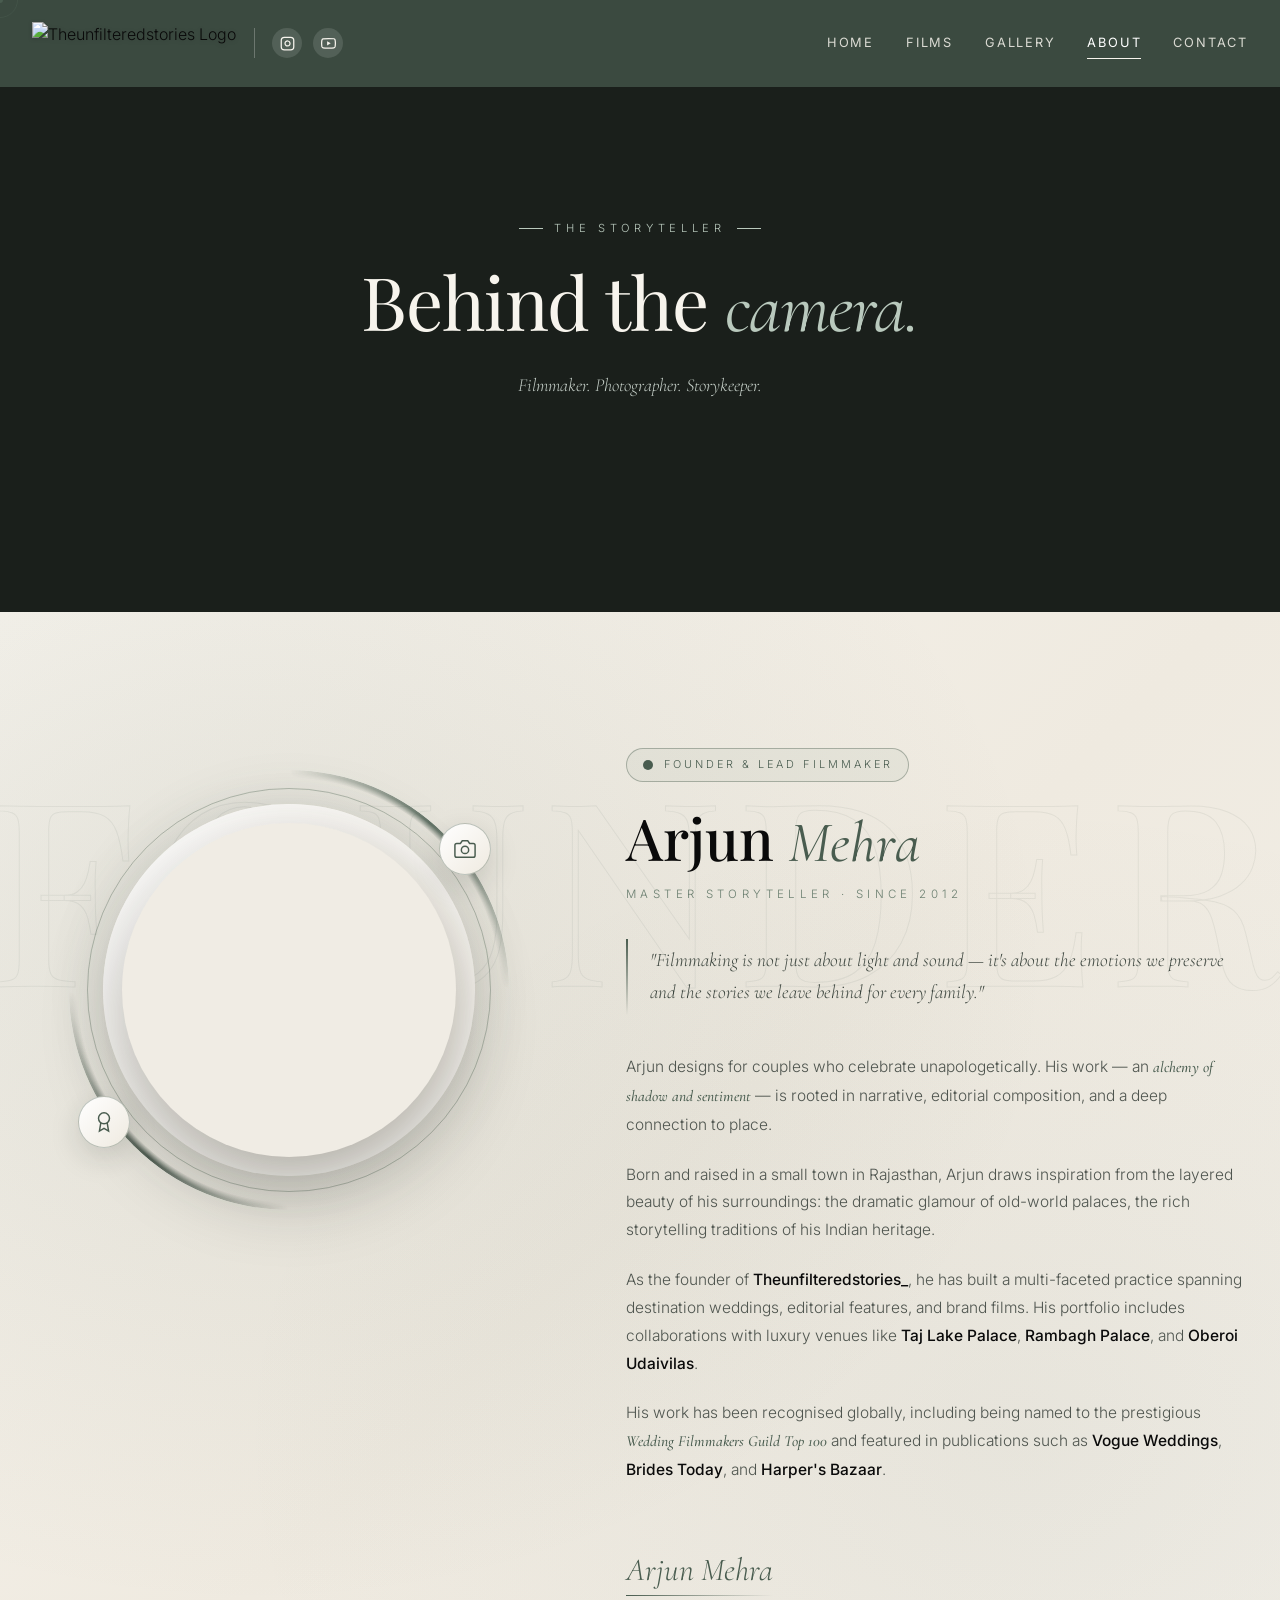
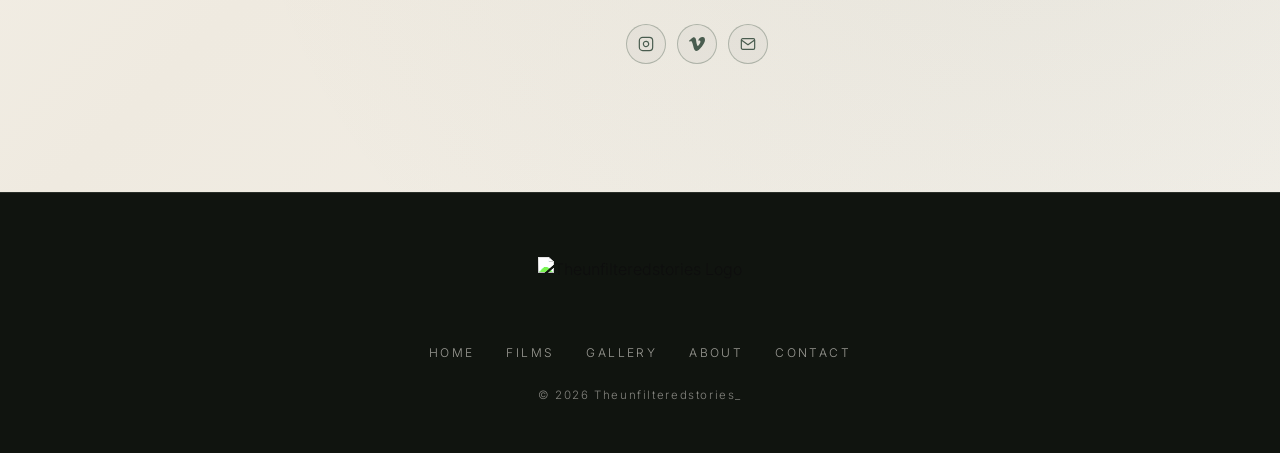
==== commit 5f22afc9: "Add files via upload" ====
--- a/about.html
+++ b/about.html
@@ -3,7 +3,7 @@
 <head>
 <meta charset="UTF-8" />
 <meta name="viewport" content="width=device-width, initial-scale=1.0" />
-<title>About | theunfilteredstories_</title>
+<title>About | Theunfilteredstories_</title>
 <link rel="preconnect" href="https://fonts.googleapis.com">
 <link rel="preconnect" href="https://fonts.gstatic.com" crossorigin>
 <link href="https://fonts.googleapis.com/css2?family=Cormorant+Garamond:ital,wght@0,300;0,400;0,500;1,300;1,400&family=Inter:wght@300;400;500;600&family=Playfair+Display:ital,wght@0,400;0,500;0,600;1,400&display=swap" rel="stylesheet">
@@ -16,13 +16,14 @@
 <div class="scroll-progress" id="scrollProgress"></div>
 
 <div class="loader" id="loader">
-  <div class="loader__logo">_theunfilteredstories</div>
+  <img src="IMG_5128.png" alt="Theunfilteredstories" class="loader__logo-img" />
 </div>
 
 <header class="nav" id="nav">
   <div class="nav__left">
-    <!-- FIXED LOGO CASE -->
-    <a href="index.html" class="nav__logo">theunfilteredstories_</a>
+    <a href="index.html" class="nav__logo">
+      <img src="IMG_5128.png" alt="Theunfilteredstories Logo" class="nav__logo-img" />
+    </a>
     <div class="nav__socials">
       <a href="https://instagram.com" target="_blank" aria-label="Instagram"><svg viewBox="0 0 24 24" fill="none" stroke="currentColor" stroke-width="2"><rect x="2" y="2" width="20" height="20" rx="5" ry="5"></rect><path d="M16 11.37A4 4 0 1 1 12.63 8 4 4 0 0 1 16 11.37z"></path><line x1="17.5" y1="6.5" x2="17.51" y2="6.5"></line></svg></a>
       <a href="https://youtube.com" target="_blank" aria-label="YouTube"><svg viewBox="0 0 24 24" fill="none" stroke="currentColor" stroke-width="2"><path d="M22.54 6.42a2.78 2.78 0 0 0-1.94-2C18.88 4 12 4 12 4s-6.88 0-8.6.46a2.78 2.78 0 0 0-1.94 2A29 29 0 0 0 1 11.75a29 29 0 0 0 .46 5.33A2.78 2.78 0 0 0 3.4 19c1.72.46 8.6.46 8.6.46s6.88 0 8.6-.46a2.78 2.78 0 0 0 1.94-2 29 29 0 0 0 .46-5.25 29 29 0 0 0-.46-5.33z"></path><polygon points="9.75 15.02 15.5 11.75 9.75 8.48 9.75 15.02" fill="currentColor" stroke="none"></polygon></svg></a>
@@ -71,7 +72,7 @@
       <div class="about-page__bio">
         <p>Arjun designs for couples who celebrate unapologetically. His work — an <em>alchemy of shadow and sentiment</em> — is rooted in narrative, editorial composition, and a deep connection to place.</p>
         <p>Born and raised in a small town in Rajasthan, Arjun draws inspiration from the layered beauty of his surroundings: the dramatic glamour of old-world palaces, the rich storytelling traditions of his Indian heritage.</p>
-        <p>As the founder of <strong>theunfilteredstories_</strong>, he has built a multi-faceted practice spanning destination weddings, editorial features, and brand films. His portfolio includes collaborations with luxury venues like <strong>Taj Lake Palace</strong>, <strong>Rambagh Palace</strong>, and <strong>Oberoi Udaivilas</strong>.</p>
+        <p>As the founder of <strong>Theunfilteredstories_</strong>, he has built a multi-faceted practice spanning destination weddings, editorial features, and brand films. His portfolio includes collaborations with luxury venues like <strong>Taj Lake Palace</strong>, <strong>Rambagh Palace</strong>, and <strong>Oberoi Udaivilas</strong>.</p>
         <p>His work has been recognised globally, including being named to the prestigious <em>Wedding Filmmakers Guild Top 100</em> and featured in publications such as <strong>Vogue Weddings</strong>, <strong>Brides Today</strong>, and <strong>Harper's Bazaar</strong>.</p>
       </div>
       <div class="about-page__signature" data-anim="fade-up">Arjun Mehra</div>
@@ -85,11 +86,13 @@
 </section>
 
 <footer class="footer">
-  <div class="footer__logo">theunfilteredstories_</div>
+  <a href="index.html" class="footer__logo">
+    <img src="IMG_5128.png" alt="Theunfilteredstories Logo" class="footer__logo-img" />
+  </a>
   <nav class="footer__links">
     <a href="index.html">Home</a><a href="films.html">Films</a><a href="gallery.html">Gallery</a><a href="about.html">About</a><a href="contact.html">Contact</a>
   </nav>
-  <p class="footer__copy">© <span id="year"></span> theunfilteredstories_</p>
+  <p class="footer__copy">© <span id="year"></span> Theunfilteredstories_</p>
 </footer>
 
 <script src="script.js"></script>
--- a/styles.css
+++ b/styles.css
@@ -1,20 +1,20 @@
 /* ========================================================
-   BASE + VARIABLES
+   BASE + VARIABLES — LIGHT CREAM / GREEN / BLACK THEME
    ======================================================== */
 *, *::before, *::after { box-sizing: border-box; margin: 0; padding: 0; }
 
 :root {
   --ink:        #0a0a0a;
-  --cream:      #f5f1ea;
-  --sand:       #e8e0d2;
-  --accent:     #c9a86a;
-  --accent-2:   #a8875a;
-  --gold-deep:  #8a6b3a;
-  --rose:       #b78a86;
-  --deep:       #141210;
-  --muted-dark: #6a6660;
-  --muted-lite: #a6a09a;
-
+  --cream:      #f7f4ed;
+  --cream-2:    #efeae0;
+  --sand:       #e3dccd;
+  --green:      #495c4f;
+  --green-deep: #36463b;
+  --green-soft: #6b7f70;
+  --green-pale: #dfe6e0;
+  --accent:     #495c4f;
+  --accent-2:   #36463b;
+  --deep:       #1a1f1b;
   --serif:   'Cormorant Garamond', serif;
   --display: 'Playfair Display', serif;
   --sans:    'Inter', system-ui, sans-serif;
@@ -23,8 +23,8 @@
 html { scroll-behavior: smooth; }
 
 body {
-  background: var(--ink);
-  color: var(--cream);
+  background: var(--cream);
+  color: var(--ink);
   font-family: var(--sans);
   font-weight: 300;
   line-height: 1.6;
@@ -36,12 +36,12 @@
 
 a { color: inherit; text-decoration: none; }
 img { display: block; max-width: 100%; }
-::selection { background: var(--accent); color: var(--ink); }
+::selection { background: var(--green); color: var(--cream); }
 
 ::-webkit-scrollbar { width: 8px; }
-::-webkit-scrollbar-track { background: var(--ink); }
-::-webkit-scrollbar-thumb { background: linear-gradient(180deg, var(--accent), var(--gold-deep)); border-radius: 4px; }
-::-webkit-scrollbar-thumb:hover { background: var(--accent); }
+::-webkit-scrollbar-track { background: var(--cream-2); }
+::-webkit-scrollbar-thumb { background: linear-gradient(180deg, var(--green), var(--green-deep)); border-radius: 4px; }
+::-webkit-scrollbar-thumb:hover { background: var(--green-deep); }
 
 /* ========================================================
    KEYFRAMES
@@ -56,7 +56,7 @@
 @keyframes spinSlow     { from { transform: rotate(0) } to { transform: rotate(360deg) } }
 @keyframes float        { 0%,100% { transform: translateY(0) } 50% { transform: translateY(-14px) } }
 @keyframes floatUpSlow  { 0%,100% { transform: translateY(0) } 50% { transform: translateY(-30px) } }
-@keyframes glowText     { 0%,100% { text-shadow: 0 0 8px rgba(201,168,106,0.4) } 50% { text-shadow: 0 0 24px rgba(201,168,106,0.9) } }
+@keyframes glowText     { 0%,100% { text-shadow: 0 0 8px rgba(73,92,79,0.25) } 50% { text-shadow: 0 0 24px rgba(73,92,79,0.6) } }
 @keyframes lineGrowH    { from { transform: scaleX(0) } to { transform: scaleX(1) } }
 @keyframes lineGrowV    { from { transform: scaleY(0) } to { transform: scaleY(1) } }
 @keyframes shine        { 0% { left: -60% } 100% { left: 140% } }
@@ -65,10 +65,6 @@
 @keyframes goldShine    { 0% { background-position: 0% 50% } 100% { background-position: 200% 50% } }
 @keyframes inkSpread    { 0% { transform: scale(0); opacity: 0.9 } 100% { transform: scale(3); opacity: 0 } }
 @keyframes gradShift    { 0%,100% { background-position: 0% 50% } 50% { background-position: 100% 50% } }
-
-/* Loader Keyframes */
-@keyframes typing       { from { width: 0; opacity: 1; } to { width: 100%; opacity: 1; } }
-@keyframes blinkCursor  { 50% { border-color: transparent; } }
 
 /* ========================================================
    REVEAL UTILITIES
@@ -96,360 +92,337 @@
    CUSTOM CURSOR
    ======================================================== */
 .cursor-dot, .cursor-ring { position: fixed; top: 0; left: 0; pointer-events: none; z-index: 9999; transform: translate(-50%, -50%); }
-.cursor-dot { width: 6px; height: 6px; background: var(--accent); border-radius: 50%; transition: width 0.25s ease, height 0.25s ease; }
-.cursor-ring { width: 36px; height: 36px; border: 1px solid rgba(201,168,106,0.55); border-radius: 50%; transition: width 0.35s ease, height 0.35s ease, border-color 0.35s ease, background 0.35s ease; }
+.cursor-dot { width: 6px; height: 6px; background: var(--green); border-radius: 50%; transition: width 0.25s ease, height 0.25s ease; }
+.cursor-ring { width: 36px; height: 36px; border: 1px solid rgba(73,92,79,0.55); border-radius: 50%; transition: width 0.35s ease, height 0.35s ease, border-color 0.35s ease, background 0.35s ease; }
 .cursor-hover .cursor-dot { width: 0; height: 0; }
-.cursor-hover .cursor-ring { width: 60px; height: 60px; background: rgba(201,168,106,0.12); border-color: var(--accent); }
+.cursor-hover .cursor-ring { width: 60px; height: 60px; background: rgba(73,92,79,0.12); border-color: var(--green); }
 @media (max-width: 900px) { .cursor-dot, .cursor-ring { display: none; } }
 
 /* ========================================================
    SCROLL PROGRESS & RIPPLE
    ======================================================== */
-.scroll-progress { position: fixed; top: 0; left: 0; height: 2px; background: linear-gradient(90deg, var(--accent), var(--gold-deep), var(--accent)); background-size: 200% 100%; animation: goldShine 4s linear infinite; width: 0%; z-index: 200; transition: width 0.1s ease-out; }
-.ripple { position: fixed; width: 20px; height: 20px; border-radius: 50%; border: 1px solid var(--accent); pointer-events: none; transform: translate(-50%, -50%); animation: inkSpread 0.8s ease-out forwards; z-index: 9998; }
-
-/* ========================================================
-   LOADER & PREMIUM LOGO
-   ======================================================== */
-.loader { position: fixed; inset: 0; background: var(--ink); z-index: 9999; display: flex; align-items: center; justify-content: center; transition: opacity 0.8s ease, visibility 0.8s ease; }
+.scroll-progress { position: fixed; top: 0; left: 0; height: 2px; background: linear-gradient(90deg, var(--green), var(--green-deep), var(--green)); background-size: 200% 100%; animation: goldShine 4s linear infinite; width: 0%; z-index: 200; transition: width 0.1s ease-out; }
+.ripple { position: fixed; width: 20px; height: 20px; border-radius: 50%; border: 1px solid var(--green); pointer-events: none; transform: translate(-50%, -50%); animation: inkSpread 0.8s ease-out forwards; z-index: 9998; }
+
+/* ========================================================
+   LOADER — IMAGE ONLY (NO TEXT)
+   ======================================================== */
+.loader {
+  position: fixed;
+  inset: 0;
+  background: var(--green-deep);
+  z-index: 9999;
+  display: flex;
+  align-items: center;
+  justify-content: center;
+  transition: opacity 0.8s ease, visibility 0.8s ease;
+}
 .loader.done { opacity: 0; visibility: hidden; }
-.loader__logo { 
-  font-family: var(--display); font-size: 2.2rem; color: var(--accent); letter-spacing: 0.05em; 
-  position: relative; display: inline-block; overflow: hidden; white-space: nowrap; 
-  border-right: 2px solid var(--accent); 
-  animation: typing 1.5s steps(20, end) forwards, blinkCursor 0.8s step-end infinite alternate; 
-  opacity: 0; animation-delay: 0.2s;
-}
-.loader__logo::first-letter { color: var(--cream); font-weight: 300; }
-
-/* ========================================================
-   NAVIGATION
-   ======================================================== */
-.nav { position: fixed; top: 0; left: 0; right: 0; display: flex; justify-content: space-between; align-items: center; padding: 1.4rem 2rem; z-index: 100; transition: background 0.5s ease, backdrop-filter 0.5s ease, padding 0.4s ease, box-shadow 0.5s ease; }
-.nav.scrolled { background: rgba(10,10,10,0.78); backdrop-filter: blur(14px); -webkit-backdrop-filter: blur(14px); padding: 0.95rem 2rem; box-shadow: 0 1px 0 rgba(201,168,106,0.18); }
+.loader__logo-img {
+  width: 150px;
+  max-width: 45vw;
+  height: auto;
+  display: block;
+  animation: pulseScale 1.6s ease-in-out infinite;
+  filter: drop-shadow(0 6px 20px rgba(73,92,79,0.18));
+}
+
+/* ========================================================
+   NAVIGATION — GREEN TINTED BAR (logo pops)
+   ======================================================== */
+.nav {
+  position: fixed;
+  top: 0;
+  left: 0;
+  right: 0;
+  display: flex;
+  justify-content: space-between;
+  align-items: center;
+  padding: 1.4rem 2rem;
+  z-index: 100;
+  background: rgba(73, 92, 79, 0.72);
+  backdrop-filter: blur(10px);
+  -webkit-backdrop-filter: blur(10px);
+  transition: background 0.5s ease, backdrop-filter 0.5s ease, padding 0.4s ease, box-shadow 0.5s ease;
+}
+.nav.scrolled {
+  background: rgba(54, 70, 59, 0.94);
+  backdrop-filter: blur(14px);
+  -webkit-backdrop-filter: blur(14px);
+  padding: 0.95rem 2rem;
+  box-shadow: 0 1px 0 rgba(0, 0, 0, 0.15);
+}
 .nav__left { display: flex; align-items: center; gap: 1.1rem; }
-.nav__logo { font-family: var(--display); font-size: 1.5rem; font-weight: 500; letter-spacing: 0.01em; color: var(--cream); position: relative; transition: color 0.35s ease; }
-.nav__logo::after { content: ''; position: absolute; left: 0; bottom: -4px; height: 1px; width: 0; background: var(--accent); transition: width 0.5s cubic-bezier(.2,.7,.2,1); }
-.nav__logo:hover { color: var(--accent); }
-.nav__logo:hover::after { width: 100%; }
-
-.nav__socials { display: flex; align-items: center; gap: 0.7rem; padding-left: 1.1rem; border-left: 1px solid rgba(255,255,255,0.18); }
-.nav__socials a { display: flex; align-items: center; justify-content: center; width: 30px; height: 30px; border-radius: 50%; color: var(--cream); background: rgba(255,255,255,0.06); transition: background 0.4s ease, color 0.4s ease, transform 0.4s ease; }
-.nav__socials a:hover { background: var(--accent); color: var(--ink); transform: translateY(-3px) rotate(-8deg) scale(1.08); }
+
+.nav__logo {
+  display: flex;
+  align-items: center;
+  transition: transform 0.35s ease, opacity 0.35s ease;
+}
+.nav__logo-img {
+  height: 42px;
+  width: auto;
+  display: block;
+  transition: transform 0.4s ease, opacity 0.4s ease;
+  filter: drop-shadow(0 1px 2px rgba(0,0,0,0.15));
+}
+.nav__logo:hover .nav__logo-img {
+  transform: scale(1.05);
+  opacity: 0.85;
+}
+
+.nav__socials { display: flex; align-items: center; gap: 0.7rem; padding-left: 1.1rem; border-left: 1px solid rgba(255, 255, 255, 0.25); }
+.nav__socials a { display: flex; align-items: center; justify-content: center; width: 30px; height: 30px; border-radius: 50%; color: var(--cream); background: rgba(255, 255, 255, 0.12); transition: background 0.4s ease, color 0.4s ease, transform 0.4s ease; }
+.nav__socials a:hover { background: var(--cream); color: var(--green); transform: translateY(-3px) rotate(-8deg) scale(1.08); }
 .nav__socials svg { width: 15px; height: 15px; }
 
 .nav__links { display: flex; gap: 2rem; font-size: 0.8rem; letter-spacing: 0.14em; text-transform: uppercase; font-weight: 400; }
-.nav__links a { position: relative; opacity: 0.85; transition: opacity 0.3s, color 0.3s; }
-.nav__links a:hover { opacity: 1; color: var(--accent); }
-.nav__links a::after { content: ''; position: absolute; left: 0; bottom: -5px; height: 1px; width: 0; background: var(--accent); transition: width 0.45s cubic-bezier(.2,.7,.2,1); }
+.nav__links a { position: relative; opacity: 0.85; transition: opacity 0.3s, color 0.3s; color: var(--cream); }
+.nav__links a:hover { opacity: 1; color: #ffffff; }
+.nav__links a::after { content: ''; position: absolute; left: 0; bottom: -5px; height: 1px; width: 0; background: var(--cream); transition: width 0.45s cubic-bezier(.2,.7,.2,1); }
 .nav__links a:hover::after { width: 100%; }
-.nav__links a.active { color: var(--accent); opacity: 1; }
+.nav__links a.active { color: #ffffff; opacity: 1; }
 .nav__links a.active::after { width: 100%; }
 
 .nav__toggle { display: none; background: none; border: none; cursor: pointer; flex-direction: column; gap: 5px; padding: 5px; }
 .nav__toggle span { display: block; width: 22px; height: 1px; background: var(--cream); transition: transform 0.4s ease; }
-.nav__close { display: none; position: absolute; top: 1.4rem; right: 1.4rem; width: 42px; height: 42px; border-radius: 50%; border: 1px solid rgba(201,168,106,0.4); background: rgba(201,168,106,0.08); color: var(--accent); cursor: pointer; align-items: center; justify-content: center; transition: background 0.35s ease, transform 0.35s ease; z-index: 10; }
-.nav__close:hover { background: var(--accent); color: var(--ink); transform: rotate(90deg) scale(1.08); }
+.nav__close { display: none; position: absolute; top: 1.4rem; right: 1.4rem; width: 42px; height: 42px; border-radius: 50%; border: 1px solid rgba(73,92,79,0.4); background: rgba(73,92,79,0.08); color: var(--green); cursor: pointer; align-items: center; justify-content: center; transition: background 0.35s ease, transform 0.35s ease; z-index: 10; }
+.nav__close:hover { background: var(--green); color: var(--cream); transform: rotate(90deg) scale(1.08); }
 .nav__close svg { width: 16px; height: 16px; }
 
 /* ========================================================
-   HEROES (HOME & INTERIOR)
-   ======================================================== */
-.hero { position: relative; height: 100vh; min-height: 620px; display: flex; align-items: center; justify-content: center; overflow: hidden; background: #0a0a0a; }
+   HEROES
+   ======================================================== */
+.hero { position: relative; height: 100vh; min-height: 620px; display: flex; align-items: center; justify-content: center; overflow: hidden; background: var(--deep); }
 .hero__fallback { position: absolute; inset: 0; background: url('https://images.unsplash.com/photo-1519741497674-611481863552?w=1920&q=80') center/cover; filter: brightness(0.55); }
 .hero__video { position: absolute; inset: 0; width: 100%; height: 100%; object-fit: cover; filter: brightness(0.7) contrast(1.08) saturate(1.15); animation: slowZoom 24s ease-in-out infinite alternate; }
-.hero__overlay { position: absolute; inset: 0; background: radial-gradient(ellipse at center, rgba(10,10,10,0.15) 0%, rgba(10,10,10,0.75) 100%), linear-gradient(180deg, rgba(10,10,10,0.55) 0%, rgba(10,10,10,0.25) 35%, rgba(10,10,10,0.35) 60%, rgba(10,10,10,0.95) 100%); }
+.hero__overlay { position: absolute; inset: 0; background: radial-gradient(ellipse at center, rgba(26,31,27,0.15) 0%, rgba(26,31,27,0.75) 100%), linear-gradient(180deg, rgba(26,31,27,0.55) 0%, rgba(26,31,27,0.25) 35%, rgba(26,31,27,0.35) 60%, rgba(26,31,27,0.95) 100%); }
 .hero::after { content: ''; position: absolute; inset: 0; background: radial-gradient(ellipse at center, transparent 40%, rgba(0,0,0,0.7) 100%); pointer-events: none; z-index: 1; }
 .hero__content { position: relative; z-index: 3; text-align: center; padding: 0 1.5rem; max-width: 950px; }
-.hero__title { font-family: var(--display); font-weight: 400; font-size: clamp(2.2rem, 6vw, 4.8rem); line-height: 1.12; letter-spacing: -0.015em; }
-.hero__title em { font-family: var(--serif); font-style: italic; color: var(--accent); font-weight: 400; display: inline-block; animation: glowText 3.5s ease-in-out infinite; }
-.hero__scroll { position: absolute; bottom: 2rem; left: 50%; transform: translateX(-50%); font-size: 0.68rem; letter-spacing: 0.35em; text-transform: uppercase; color: var(--muted-lite); animation: pulseSoft 2.6s ease-in-out infinite; display: flex; flex-direction: column; align-items: center; gap: 0.8rem; z-index: 3; }
-.hero__scroll::after { content: ''; width: 1px; height: 40px; background: linear-gradient(to bottom, var(--accent), transparent); animation: scrollDown 2.2s ease-in-out infinite; }
+.hero__title { font-family: var(--display); font-weight: 400; font-size: clamp(2.2rem, 6vw, 4.8rem); line-height: 1.12; letter-spacing: -0.015em; color: var(--cream); }
+.hero__title em { font-family: var(--serif); font-style: italic; color: #b9c9bd; font-weight: 400; display: inline-block; animation: glowText 3.5s ease-in-out infinite; }
+.hero__scroll { position: absolute; bottom: 2rem; left: 50%; transform: translateX(-50%); font-size: 0.68rem; letter-spacing: 0.35em; text-transform: uppercase; color: rgba(247,244,237,0.6); animation: pulseSoft 2.6s ease-in-out infinite; display: flex; flex-direction: column; align-items: center; gap: 0.8rem; z-index: 3; }
+.hero__scroll::after { content: ''; width: 1px; height: 40px; background: linear-gradient(to bottom, #b9c9bd, transparent); animation: scrollDown 2.2s ease-in-out infinite; }
 .hero__video-toggle { position: absolute; bottom: 2rem; right: 2rem; width: 44px; height: 44px; border-radius: 50%; border: 1px solid rgba(255,255,255,0.35); background: rgba(0,0,0,0.35); backdrop-filter: blur(8px); color: var(--cream); cursor: pointer; display: flex; align-items: center; justify-content: center; z-index: 4; transition: all 0.35s ease; }
-.hero__video-toggle:hover { background: var(--accent); border-color: var(--accent); color: var(--ink); transform: scale(1.08); }
+.hero__video-toggle:hover { background: var(--green); border-color: var(--green); color: var(--cream); transform: scale(1.08); }
 .hero__video-toggle svg { width: 14px; height: 14px; }
 .hero__particles { position: absolute; inset: 0; z-index: 2; pointer-events: none; overflow: hidden; }
-.particle { position: absolute; width: 3px; height: 3px; background: var(--accent); border-radius: 50%; opacity: 0.4; animation: floatUpSlow 8s ease-in-out infinite; }
-
-.page-hero { position: relative; height: 68vh; min-height: 460px; display: flex; align-items: center; justify-content: center; text-align: center; overflow: hidden; background: #0a0a0a; }
+.particle { position: absolute; width: 3px; height: 3px; background: #b9c9bd; border-radius: 50%; opacity: 0.4; animation: floatUpSlow 8s ease-in-out infinite; }
+
+.page-hero { position: relative; height: 68vh; min-height: 460px; display: flex; align-items: center; justify-content: center; text-align: center; overflow: hidden; background: var(--deep); }
 .page-hero__bg { position: absolute; inset: 0; background-size: cover; background-position: center; filter: brightness(0.45) saturate(1.1); animation: slowZoom 26s ease-in-out infinite alternate; }
-.page-hero__overlay { position: absolute; inset: 0; background: radial-gradient(ellipse at center, rgba(10,10,10,0.25) 0%, rgba(10,10,10,0.85) 100%), linear-gradient(180deg, rgba(10,10,10,0.7) 0%, transparent 30%, rgba(10,10,10,0.95) 100%); }
+.page-hero__overlay { position: absolute; inset: 0; background: radial-gradient(ellipse at center, rgba(26,31,27,0.25) 0%, rgba(26,31,27,0.85) 100%), linear-gradient(180deg, rgba(26,31,27,0.7) 0%, transparent 30%, rgba(26,31,27,0.95) 100%); }
 .page-hero__content { position: relative; z-index: 3; max-width: 900px; padding: 0 1.5rem; }
-.page-hero__eyebrow { font-size: 0.7rem; letter-spacing: 0.42em; text-transform: uppercase; color: var(--accent); margin-bottom: 1.4rem; display: inline-flex; align-items: center; gap: 0.7rem; }
-.page-hero__eyebrow::before, .page-hero__eyebrow::after { content: ''; width: 24px; height: 1px; background: var(--accent); }
-.page-hero__title { font-family: var(--display); font-size: clamp(2.4rem, 6vw, 4.6rem); font-weight: 400; line-height: 1.1; letter-spacing: -0.015em; }
-.page-hero__title em { font-family: var(--serif); font-style: italic; color: var(--accent); font-weight: 400; animation: glowText 4s ease-in-out infinite; }
-.page-hero__sub { margin-top: 1.4rem; font-family: var(--serif); font-style: italic; font-size: 1.15rem; color: #c8c0b2; }
+.page-hero__eyebrow { font-size: 0.7rem; letter-spacing: 0.42em; text-transform: uppercase; color: #b9c9bd; margin-bottom: 1.4rem; display: inline-flex; align-items: center; gap: 0.7rem; }
+.page-hero__eyebrow::before, .page-hero__eyebrow::after { content: ''; width: 24px; height: 1px; background: #b9c9bd; }
+.page-hero__title { font-family: var(--display); font-size: clamp(2.4rem, 6vw, 4.6rem); font-weight: 400; line-height: 1.1; letter-spacing: -0.015em; color: var(--cream); }
+.page-hero__title em { font-family: var(--serif); font-style: italic; color: #b9c9bd; font-weight: 400; animation: glowText 4s ease-in-out infinite; }
+.page-hero__sub { margin-top: 1.4rem; font-family: var(--serif); font-style: italic; font-size: 1.15rem; color: #c4cec7; }
 
 /* ========================================================
    SECTIONS & QUOTES
    ======================================================== */
 section { padding: 8rem 2rem; position: relative; }
-.section-label { font-size: 0.72rem; letter-spacing: 0.38em; text-transform: uppercase; color: var(--accent); margin-bottom: 3rem; font-weight: 500; display: inline-flex; align-items: center; gap: 0.6rem; }
-.section-label::before { content: ''; width: 20px; height: 1px; background: var(--accent); animation: lineGrowH 1.2s ease both; }
+.section-label { font-size: 0.72rem; letter-spacing: 0.38em; text-transform: uppercase; color: var(--green); margin-bottom: 3rem; font-weight: 500; display: inline-flex; align-items: center; gap: 0.6rem; }
+.section-label::before { content: ''; width: 20px; height: 1px; background: var(--green); animation: lineGrowH 1.2s ease both; }
 
 .quote { padding: 9rem 2rem; text-align: center; position: relative; overflow: hidden; }
 .quote__inner { max-width: 900px; margin: 0 auto; position: relative; z-index: 2; }
-.quote__mark { font-family: var(--display); font-size: 4.5rem; line-height: 1; color: var(--accent); opacity: 0.35; margin-bottom: -1rem; display: inline-block; }
+.quote__mark { font-family: var(--display); font-size: 4.5rem; line-height: 1; color: var(--green); opacity: 0.35; margin-bottom: -1rem; display: inline-block; }
 .quote__text { font-family: var(--serif); font-style: italic; font-weight: 400; font-size: clamp(1.5rem, 3.4vw, 2.6rem); line-height: 1.4; letter-spacing: -0.005em; }
-.quote__text .accent { color: var(--accent); font-weight: 500; }
-.quote__attr { margin-top: 2rem; font-size: 0.72rem; letter-spacing: 0.4em; text-transform: uppercase; color: var(--muted-lite); display: inline-flex; align-items: center; gap: 1rem; }
-.quote__attr::before, .quote__attr::after { content: ''; width: 30px; height: 1px; background: var(--accent); animation: lineGrowH 1.2s ease both; }
-.quote--gradient { background: linear-gradient(135deg, #1a1512 0%, var(--deep) 50%, #0a0a0a 100%); background-size: 200% 200%; animation: gradShift 14s ease infinite; }
-.quote--gold { background: linear-gradient(135deg, #14110c 0%, #201a10 50%, #14110c 100%); }
-.quote--rose { background: linear-gradient(135deg, #1a1210 0%, #241a18 50%, #14100f 100%); }
-.quote__ring { position: absolute; top: 50%; left: 50%; width: 500px; height: 500px; border: 1px solid rgba(201,168,106,0.15); border-radius: 50%; transform: translate(-50%,-50%); pointer-events: none; animation: spinSlow 60s linear infinite; }
-.quote__ring::before, .quote__ring::after { content: ''; position: absolute; border-radius: 50%; border: 1px solid rgba(201,168,106,0.08); }
+.quote__text .accent { color: var(--green); font-weight: 500; }
+.quote__attr { margin-top: 2rem; font-size: 0.72rem; letter-spacing: 0.4em; text-transform: uppercase; color: rgba(247,244,237,0.6); display: inline-flex; align-items: center; gap: 1rem; }
+.quote__attr::before, .quote__attr::after { content: ''; width: 30px; height: 1px; background: var(--green-soft); animation: lineGrowH 1.2s ease both; }
+
+.quote--gradient { background: linear-gradient(135deg, #eef1ec 0%, var(--cream-2) 50%, var(--cream) 100%); background-size: 200% 200%; animation: gradShift 14s ease infinite; color: var(--deep); }
+.quote--gradient .quote__text { color: var(--deep); }
+.quote--gradient .quote__attr { color: rgba(26,31,27,0.55); }
+
+.quote--gold { background: linear-gradient(135deg, #e7ebe5 0%, #d8e0d9 50%, #e7ebe5 100%); color: var(--deep); }
+.quote--gold .quote__text { color: var(--deep); }
+.quote--gold .quote__attr { color: rgba(26,31,27,0.55); }
+
+.quote--rose { background: linear-gradient(135deg, #eae4dc 0%, #e2ddd2 50%, #efeae0 100%); color: var(--deep); }
+.quote--rose .quote__text { color: var(--deep); }
+.quote--rose .quote__attr { color: rgba(26,31,27,0.55); }
+
+.quote__ring { position: absolute; top: 50%; left: 50%; width: 500px; height: 500px; border: 1px solid rgba(73,92,79,0.15); border-radius: 50%; transform: translate(-50%,-50%); pointer-events: none; animation: spinSlow 60s linear infinite; }
+.quote__ring::before, .quote__ring::after { content: ''; position: absolute; border-radius: 50%; border: 1px solid rgba(73,92,79,0.08); }
 .quote__ring::before { inset: 40px; }
 .quote__ring::after  { inset: 90px; }
-.sparkle { position: absolute; width: 4px; height: 4px; background: var(--accent); border-radius: 50%; animation: sparkle 3s ease-in-out infinite; pointer-events: none; }
-
-/* ========================================================
-   FEATURED STORIES (SIMPLE BLACK & WHITE WITH GOLD GLOW)
-   ======================================================== */
-.featured-stories { 
-  background: var(--ink); 
-  padding: 8rem 2rem; 
-}
-
-.featured-grid { 
-  display: grid; 
-  grid-template-columns: repeat(auto-fit, minmax(320px, 1fr)); 
-  gap: 2.5rem; 
-  max-width: 1200px; 
-  margin: 0 auto; 
-}
-
-/* Card Container */
-.client-card { 
-  background: #000000; 
-  border: 1px solid #222222; 
-  border-radius: 0; 
-  position: relative; 
-  transition: transform 0.5s cubic-bezier(.2,.7,.2,1), box-shadow 0.5s ease; 
-  overflow: hidden;
-  z-index: 1;
-}
-
-/* The Golden Gradient Hover Effect */
-.client-card::before {
-  content: '';
-  position: absolute;
-  inset: -1px;
-  background: linear-gradient(135deg, transparent 20%, rgba(201,168,106,0.8) 50%, transparent 80%);
-  background-size: 200% 200%;
-  z-index: -1;
-  opacity: 0;
-  transition: opacity 0.5s ease;
-  animation: goldShine 3s linear infinite;
-}
-
-.client-card:hover { 
-  transform: translateY(-6px); 
-  box-shadow: 0 20px 40px rgba(0,0,0,0.6), 0 0 30px rgba(201,168,106,0.15);
-}
-
-.client-card:hover::before {
-  opacity: 1;
-}
-
-/* Image */
-.client-card__img-wrap { 
-  position: relative; 
-  width: 100%; 
-  aspect-ratio: 4 / 5; 
-  overflow: hidden; 
-  z-index: 2;
-  background: #000;
-}
-
-.client-card__img { 
-  width: 100%; 
-  height: 100%; 
-  object-fit: cover; 
-  filter: grayscale(0.3) brightness(0.9); 
-  transition: transform 1s cubic-bezier(.2,.7,.2,1), filter 0.6s ease; 
-}
-
-.client-card:hover .client-card__img { 
-  transform: scale(1.04); 
-  filter: grayscale(0) brightness(1); 
-}
-
-/* Removed Complex Elements */
-.client-card__badge, .card-particle { 
-  display: none; 
-}
-
-/* Content */
-.client-card__content { 
-  padding: 2rem; 
-  background: #000000; 
-  border-top: 1px solid #222222;
-  position: relative;
-  z-index: 2;
-}
-
-.client-card__name { 
-  font-family: var(--display); 
-  font-size: 1.6rem; 
-  color: #ffffff; 
-  margin-bottom: 0.3rem; 
-  transition: color 0.4s ease;
-}
-
-.client-card:hover .client-card__name {
-  color: var(--accent); 
-}
-
-.client-card__date { 
-  font-size: 0.7rem; 
-  letter-spacing: 0.25em; 
-  text-transform: uppercase; 
-  color: #888888; 
-  margin-bottom: 1.5rem; 
-}
-
-.client-card__quote { 
-  font-family: var(--serif); 
-  font-style: italic; 
-  font-size: 1rem; 
-  color: #aaaaaa; 
-  line-height: 1.6; 
-  margin-bottom: 2rem; 
-}
-
-/* Simple Button */
-.client-card__btn { 
-  display: inline-flex; 
-  align-items: center; 
-  gap: 0.6rem; 
-  padding: 0.6rem 0; 
-  background: transparent; 
-  border: none; 
-  border-bottom: 1px solid #444444; 
-  color: #ffffff; 
-  font-size: 0.75rem; 
-  letter-spacing: 0.15em; 
-  text-transform: uppercase; 
-  font-weight: 500; 
-  transition: all 0.4s ease; 
-}
-
-.client-card:hover .client-card__btn { 
-  border-color: var(--accent); 
-  color: var(--accent);
-}
-
-.client-card__btn svg { 
-  width: 14px; 
-  height: 14px; 
-  transition: transform 0.4s ease; 
-}
-
-.client-card:hover .client-card__btn svg { 
-  transform: translateX(5px); 
-}
+.sparkle { position: absolute; width: 4px; height: 4px; background: var(--green); border-radius: 50%; animation: sparkle 3s ease-in-out infinite; pointer-events: none; }
+
+/* ========================================================
+   FEATURED STORIES
+   ======================================================== */
+.featured-stories { background: var(--cream); padding: 8rem 2rem; }
+.featured-grid { display: grid; grid-template-columns: repeat(auto-fit, minmax(320px, 1fr)); gap: 2.5rem; max-width: 1200px; margin: 0 auto; }
+
+.client-card { background: #ffffff; border: 1px solid var(--sand); border-radius: 0; position: relative; transition: transform 0.5s cubic-bezier(.2,.7,.2,1), box-shadow 0.5s ease; overflow: hidden; z-index: 1; }
+.client-card::before { content: ''; position: absolute; inset: -1px; background: linear-gradient(135deg, transparent 20%, rgba(73,92,79,0.8) 50%, transparent 80%); background-size: 200% 200%; z-index: -1; opacity: 0; transition: opacity 0.5s ease; animation: goldShine 3s linear infinite; }
+.client-card:hover { transform: translateY(-6px); box-shadow: 0 20px 40px rgba(26,31,27,0.15), 0 0 30px rgba(73,92,79,0.12); }
+.client-card:hover::before { opacity: 1; }
+
+.client-card__img-wrap { position: relative; width: 100%; aspect-ratio: 4 / 5; overflow: hidden; z-index: 2; background: var(--cream-2); }
+.client-card__img { width: 100%; height: 100%; object-fit: cover; filter: grayscale(0.3) brightness(0.95); transition: transform 1s cubic-bezier(.2,.7,.2,1), filter 0.6s ease; }
+.client-card:hover .client-card__img { transform: scale(1.04); filter: grayscale(0) brightness(1); }
+
+.client-card__content { padding: 2rem; background: #ffffff; border-top: 1px solid var(--sand); position: relative; z-index: 2; }
+.client-card__name { font-family: var(--display); font-size: 1.6rem; color: var(--ink); margin-bottom: 0.3rem; transition: color 0.4s ease; }
+.client-card:hover .client-card__name { color: var(--green); }
+.client-card__date { font-size: 0.7rem; letter-spacing: 0.25em; text-transform: uppercase; color: var(--green-soft); margin-bottom: 1.5rem; }
+.client-card__quote { font-family: var(--serif); font-style: italic; font-size: 1rem; color: #6a6a60; line-height: 1.6; margin-bottom: 2rem; }
+
+.client-card__btn { display: inline-flex; align-items: center; gap: 0.6rem; padding: 0.6rem 0; background: transparent; border: none; border-bottom: 1px solid #c4c4b8; color: var(--ink); font-size: 0.75rem; letter-spacing: 0.15em; text-transform: uppercase; font-weight: 500; transition: all 0.4s ease; }
+.client-card:hover .client-card__btn { border-color: var(--green); color: var(--green); }
+.client-card__btn svg { width: 14px; height: 14px; transition: transform 0.4s ease; }
+.client-card:hover .client-card__btn svg { transform: translateX(5px); }
 
 /* ========================================================
    GALLERY GRID & LIGHTBOX
    ======================================================== */
 .gallery-grid { display: grid; grid-template-columns: repeat(auto-fill, minmax(280px, 1fr)); gap: 1.5rem; max-width: 1400px; margin: 0 auto; }
-.gallery-grid__item { aspect-ratio: 3 / 4; background-size: cover; background-position: center; cursor: pointer; overflow: hidden; position: relative; border-radius: 4px; transition: transform 0.8s cubic-bezier(.2,.7,.2,1), box-shadow 0.8s ease; box-shadow: 0 10px 30px rgba(0,0,0,0.4); }
-.gallery-grid__item:hover { transform: translateY(-10px) scale(1.02); box-shadow: 0 20px 50px rgba(0,0,0,0.7), 0 0 30px rgba(201,168,106,0.15); z-index: 2; }
+.gallery-grid__item { aspect-ratio: 3 / 4; background-size: cover; background-position: center; cursor: pointer; overflow: hidden; position: relative; border-radius: 4px; transition: transform 0.8s cubic-bezier(.2,.7,.2,1), box-shadow 0.8s ease; box-shadow: 0 10px 30px rgba(26,31,27,0.18); }
+.gallery-grid__item:hover { transform: translateY(-10px) scale(1.02); box-shadow: 0 20px 50px rgba(26,31,27,0.3), 0 0 30px rgba(73,92,79,0.15); z-index: 2; }
 .gallery-grid__item::after { content: ''; position: absolute; inset: 0; border: 1px solid transparent; transition: border-color 0.5s ease; pointer-events: none; }
-.gallery-grid__item:hover::after { border-color: rgba(201,168,106,0.6); }
-.gallery-grid__bg { position: absolute; inset: 0; background-size: cover; background-position: center; transition: transform 1.3s cubic-bezier(.2,.7,.2,1), filter 0.9s ease; filter: brightness(0.8) grayscale(0.2); }
+.gallery-grid__item:hover::after { border-color: rgba(73,92,79,0.6); }
+.gallery-grid__bg { position: absolute; inset: 0; background-size: cover; background-position: center; transition: transform 1.3s cubic-bezier(.2,.7,.2,1), filter 0.9s ease; filter: brightness(0.9) grayscale(0.15); }
 .gallery-grid__item:hover .gallery-grid__bg { transform: scale(1.08); filter: brightness(1) grayscale(0); }
 .gallery-grid__caption { position: absolute; left: 1.2rem; bottom: 1.2rem; font-family: var(--serif); font-style: italic; font-size: 1.1rem; color: var(--cream); opacity: 0; transform: translateY(15px); transition: opacity 0.5s ease, transform 0.5s ease; text-shadow: 0 2px 12px rgba(0,0,0,0.9); z-index: 2; }
 .gallery-grid__item:hover .gallery-grid__caption { opacity: 1; transform: translateY(0); }
 
-.lightbox { position: fixed; inset: 0; background: rgba(5,5,5,0.96); display: none; align-items: center; justify-content: center; z-index: 200; opacity: 0; transition: opacity 0.4s ease; }
+.lightbox { position: fixed; inset: 0; background: rgba(20,24,21,0.97); display: none; align-items: center; justify-content: center; z-index: 200; opacity: 0; transition: opacity 0.4s ease; }
 .lightbox.open { display: flex; opacity: 1; }
 .lightbox img { max-width: 92vw; max-height: 88vh; object-fit: contain; border-radius: 2px; animation: fadeInScale 0.6s cubic-bezier(.2,.7,.2,1) both; }
 .lightbox__close { position: absolute; top: 2rem; right: 2rem; background: none; border: none; color: var(--cream); font-size: 2rem; cursor: pointer; opacity: 0.7; transition: all 0.4s ease; }
-.lightbox__close:hover { opacity: 1; transform: rotate(90deg) scale(1.15); color: var(--accent); }
+.lightbox__close:hover { opacity: 1; transform: rotate(90deg) scale(1.15); color: #b9c9bd; }
 
 /* ========================================================
    ABOUT PAGE
    ======================================================== */
-.about-page { position: relative; padding: 8rem 2rem; background: radial-gradient(ellipse at 20% 30%, rgba(201,168,106,0.08) 0%, transparent 55%), radial-gradient(ellipse at 80% 70%, rgba(183,138,134,0.06) 0%, transparent 55%), linear-gradient(135deg, #0f0d0a 0%, #1a1612 50%, #0a0a0a 100%); color: var(--cream); overflow: hidden; }
-.about-page__ghost { position: absolute; top: 4rem; left: 50%; transform: translateX(-50%); font-family: var(--display); font-weight: 500; font-size: clamp(6rem, 20vw, 18rem); letter-spacing: 0.05em; color: transparent; -webkit-text-stroke: 1px rgba(201,168,106,0.08); white-space: nowrap; pointer-events: none; z-index: 1; opacity: 0.7; animation: pulseSoft 8s ease-in-out infinite; }
+.about-page { position: relative; padding: 8rem 2rem; background: radial-gradient(ellipse at 20% 30%, rgba(73,92,79,0.10) 0%, transparent 55%), radial-gradient(ellipse at 80% 70%, rgba(73,92,79,0.06) 0%, transparent 55%), linear-gradient(135deg, var(--cream) 0%, var(--cream-2) 50%, #f3f0e9 100%); color: var(--ink); overflow: hidden; }
+.about-page__ghost { position: absolute; top: 4rem; left: 50%; transform: translateX(-50%); font-family: var(--display); font-weight: 500; font-size: clamp(6rem, 20vw, 18rem); letter-spacing: 0.05em; color: transparent; -webkit-text-stroke: 1px rgba(73,92,79,0.12); white-space: nowrap; pointer-events: none; z-index: 1; opacity: 0.7; animation: pulseSoft 8s ease-in-out infinite; }
 .about-page__inner { position: relative; z-index: 2; max-width: 1240px; margin: 0 auto; display: grid; grid-template-columns: 0.95fr 1.15fr; gap: 5rem; align-items: start; }
 .about-page__visual { display: flex; align-items: center; justify-content: center; min-height: 500px; }
 .about-page__ring-wrap { position: relative; width: 100%; max-width: 440px; aspect-ratio: 1; display: flex; align-items: center; justify-content: center; }
-.about-page__ring-outer { position: absolute; inset: 0; border-radius: 50%; background: conic-gradient(from 0deg, transparent 0deg, var(--accent) 40deg, transparent 90deg, transparent 180deg, var(--gold-deep) 220deg, transparent 270deg); animation: spin 18s linear infinite; -webkit-mask: radial-gradient(circle, transparent 68%, black 70%); mask: radial-gradient(circle, transparent 68%, black 70%); opacity: 0.85; }
-.about-page__ring-mid { position: absolute; inset: 18px; border-radius: 50%; border: 1px solid rgba(201,168,106,0.35); animation: pulseSoft 4s ease-in-out infinite; }
-.about-page__ring-inner { position: absolute; inset: 34px; border-radius: 50%; background: radial-gradient(circle at 30% 30%, #2a231a 0%, #0a0a0a 70%); box-shadow: 0 0 60px rgba(201,168,106,0.15), inset 0 0 40px rgba(0,0,0,0.9); }
-.about-page__portrait { position: relative; z-index: 2; width: 76%; aspect-ratio: 1; border-radius: 50%; background-size: cover; background-position: center; background-color: #1a1612; filter: grayscale(0.2) contrast(1.05); animation: float 7s ease-in-out infinite; box-shadow: 0 30px 80px rgba(0,0,0,0.6); transition: transform 1.4s cubic-bezier(.2,.7,.2,1), filter 1s ease; }
-.about-page__visual:hover .about-page__portrait { transform: scale(1.04); filter: grayscale(0) contrast(1.1); }
-.about-page__badge { position: absolute; width: 52px; height: 52px; border-radius: 50%; background: linear-gradient(135deg, #1e1a14, #0f0d0a); border: 1px solid rgba(201,168,106,0.35); display: flex; align-items: center; justify-content: center; color: var(--accent); box-shadow: 0 10px 30px rgba(0,0,0,0.6); z-index: 3; transition: all 0.5s ease; }
-.about-page__badge:hover { transform: scale(1.12) rotate(-8deg); box-shadow: 0 12px 40px rgba(201,168,106,0.4); background: linear-gradient(135deg, var(--accent), var(--gold-deep)); color: var(--ink); }
+.about-page__ring-outer { position: absolute; inset: 0; border-radius: 50%; background: conic-gradient(from 0deg, transparent 0deg, var(--green) 40deg, transparent 90deg, transparent 180deg, var(--green-deep) 220deg, transparent 270deg); animation: spin 18s linear infinite; -webkit-mask: radial-gradient(circle, transparent 68%, black 70%); mask: radial-gradient(circle, transparent 68%, black 70%); opacity: 0.85; }
+.about-page__ring-mid { position: absolute; inset: 18px; border-radius: 50%; border: 1px solid rgba(73,92,79,0.35); animation: pulseSoft 4s ease-in-out infinite; }
+.about-page__ring-inner { position: absolute; inset: 34px; border-radius: 50%; background: radial-gradient(circle at 30% 30%, #ffffff 0%, var(--cream-2) 70%); box-shadow: 0 0 60px rgba(73,92,79,0.12), inset 0 0 40px rgba(255,255,255,0.9); }
+.about-page__portrait { position: relative; z-index: 2; width: 76%; aspect-ratio: 1; border-radius: 50%; background-size: cover; background-position: center; background-color: var(--cream-2); filter: grayscale(0.2) contrast(1.02); animation: float 7s ease-in-out infinite; box-shadow: 0 30px 80px rgba(26,31,27,0.3); transition: transform 1.4s cubic-bezier(.2,.7,.2,1), filter 1s ease; }
+.about-page__visual:hover .about-page__portrait { transform: scale(1.04); filter: grayscale(0) contrast(1.05); }
+.about-page__badge { position: absolute; width: 52px; height: 52px; border-radius: 50%; background: linear-gradient(135deg, #ffffff, var(--cream-2)); border: 1px solid rgba(73,92,79,0.35); display: flex; align-items: center; justify-content: center; color: var(--green); box-shadow: 0 10px 30px rgba(26,31,27,0.15); z-index: 3; transition: all 0.5s ease; }
+.about-page__badge:hover { transform: scale(1.12) rotate(-8deg); box-shadow: 0 12px 40px rgba(73,92,79,0.3); background: linear-gradient(135deg, var(--green), var(--green-deep)); color: var(--cream); }
 .about-page__badge svg { width: 22px; height: 22px; }
 .about-page__badge--1 { top: 12%; right: 4%; animation: float 6s ease-in-out infinite; }
 .about-page__badge--2 { bottom: 14%; left: 2%; animation: float 8s ease-in-out infinite 1s; }
 .about-page__content { padding-top: 0.5rem; }
-.about-page__badge-tag { display: inline-flex; align-items: center; gap: 0.6rem; padding: 0.45rem 0.95rem; border: 1px solid rgba(201,168,106,0.4); border-radius: 999px; font-size: 0.68rem; letter-spacing: 0.28em; text-transform: uppercase; color: var(--accent); margin-bottom: 1.6rem; background: rgba(201,168,106,0.05); transition: all 0.4s ease; }
-.about-page__badge-tag:hover { background: rgba(201,168,106,0.12); transform: translateX(4px); }
+.about-page__badge-tag { display: inline-flex; align-items: center; gap: 0.6rem; padding: 0.45rem 0.95rem; border: 1px solid rgba(73,92,79,0.4); border-radius: 999px; font-size: 0.68rem; letter-spacing: 0.28em; text-transform: uppercase; color: var(--green); margin-bottom: 1.6rem; background: rgba(73,92,79,0.05); transition: all 0.4s ease; }
+.about-page__badge-tag:hover { background: rgba(73,92,79,0.12); transform: translateX(4px); }
 .about-page__badge-tag svg { width: 12px; height: 12px; }
 .about-page__name { font-family: var(--display); font-size: clamp(2.2rem, 5vw, 3.6rem); font-weight: 500; line-height: 1.05; margin-bottom: 0.7rem; }
-.about-page__name .first { color: var(--cream); }
-.about-page__name .last { font-family: var(--serif); font-style: italic; font-weight: 400; color: var(--accent); animation: glowText 4s ease-in-out infinite; }
-.about-page__role { font-size: 0.72rem; letter-spacing: 0.38em; text-transform: uppercase; color: var(--muted-lite); margin-bottom: 2.2rem; }
-.about-page__quote { position: relative; padding: 0.4rem 0 0.4rem 1.5rem; margin-bottom: 2.4rem; font-family: var(--serif); font-style: italic; font-size: clamp(1.05rem, 1.5vw, 1.2rem); line-height: 1.65; color: #d9d2c4; }
-.about-page__quote::before { content: ''; position: absolute; left: 0; top: 0; bottom: 0; width: 2px; background: linear-gradient(to bottom, var(--accent), transparent); animation: lineGrowV 1.2s cubic-bezier(.2,.7,.2,1) both; }
-.about-page__bio p { font-size: 0.97rem; line-height: 1.8; color: #b9b2a5; margin-bottom: 1.35rem; }
-.about-page__bio strong { color: var(--cream); font-weight: 500; }
-.about-page__bio em { font-family: var(--serif); font-style: italic; color: var(--accent); font-weight: 500; }
-.about-page__signature { margin-top: 3rem; font-family: var(--serif); font-style: italic; font-size: 2rem; color: var(--accent); line-height: 1; display: inline-block; position: relative; padding-bottom: 0.6rem; }
-.about-page__signature::after { content: ''; position: absolute; left: 0; bottom: 0; height: 1px; width: 100%; background: linear-gradient(to right, var(--accent), transparent); transform-origin: left; transform: scaleX(0); transition: transform 1.4s cubic-bezier(.2,.7,.2,1) 0.5s; }
+.about-page__name .first { color: var(--ink); }
+.about-page__name .last { font-family: var(--serif); font-style: italic; font-weight: 400; color: var(--green); animation: glowText 4s ease-in-out infinite; }
+.about-page__role { font-size: 0.72rem; letter-spacing: 0.38em; text-transform: uppercase; color: var(--green-soft); margin-bottom: 2.2rem; }
+.about-page__quote { position: relative; padding: 0.4rem 0 0.4rem 1.5rem; margin-bottom: 2.4rem; font-family: var(--serif); font-style: italic; font-size: clamp(1.05rem, 1.5vw, 1.2rem); line-height: 1.65; color: #3d463f; }
+.about-page__quote::before { content: ''; position: absolute; left: 0; top: 0; bottom: 0; width: 2px; background: linear-gradient(to bottom, var(--green), transparent); animation: lineGrowV 1.2s cubic-bezier(.2,.7,.2,1) both; }
+.about-page__bio p { font-size: 0.97rem; line-height: 1.8; color: #4f554f; margin-bottom: 1.35rem; }
+.about-page__bio strong { color: var(--ink); font-weight: 500; }
+.about-page__bio em { font-family: var(--serif); font-style: italic; color: var(--green); font-weight: 500; }
+.about-page__signature { margin-top: 3rem; font-family: var(--serif); font-style: italic; font-size: 2rem; color: var(--green); line-height: 1; display: inline-block; position: relative; padding-bottom: 0.6rem; }
+.about-page__signature::after { content: ''; position: absolute; left: 0; bottom: 0; height: 1px; width: 100%; background: linear-gradient(to right, var(--green), transparent); transform-origin: left; transform: scaleX(0); transition: transform 1.4s cubic-bezier(.2,.7,.2,1) 0.5s; }
 .about-page__signature.in-view::after { transform: scaleX(1); }
 .about-page__socials { display: flex; gap: 0.7rem; margin-top: 1.8rem; }
-.about-page__socials a { display: flex; align-items: center; justify-content: center; width: 40px; height: 40px; border-radius: 50%; border: 1px solid rgba(201,168,106,0.35); color: var(--accent); background: rgba(201,168,106,0.04); transition: all 0.4s ease; }
-.about-page__socials a:hover { background: var(--accent); color: var(--ink); transform: translateY(-4px) rotate(-6deg) scale(1.08); }
+.about-page__socials a { display: flex; align-items: center; justify-content: center; width: 40px; height: 40px; border-radius: 50%; border: 1px solid rgba(73,92,79,0.35); color: var(--green); background: rgba(73,92,79,0.04); transition: all 0.4s ease; }
+.about-page__socials a:hover { background: var(--green); color: var(--cream); transform: translateY(-4px) rotate(-6deg) scale(1.08); }
 .about-page__socials svg { width: 16px; height: 16px; }
 
 /* ========================================================
    CONTACT & MAP
    ======================================================== */
-.contact { position: relative; text-align: center; padding: 9rem 2rem 4rem; overflow: hidden; background: #0a0a0a; isolation: isolate; }
+.contact { position: relative; text-align: center; padding: 9rem 2rem 4rem; overflow: hidden; background: var(--deep); color: var(--cream); isolation: isolate; }
 .contact__fallback { position: absolute; inset: 0; background: url('https://images.unsplash.com/photo-1522413452208-996ff3f3e740?w=1920&q=80') center/cover; filter: brightness(0.35); z-index: -3; }
 .contact__video { position: absolute; inset: 0; width: 100%; height: 100%; object-fit: cover; filter: brightness(0.45) contrast(1.05) saturate(1.05); animation: slowZoom 30s ease-in-out infinite alternate; z-index: -2; }
-.contact__overlay { position: absolute; inset: 0; background: radial-gradient(ellipse at center, rgba(10,10,10,0.55) 0%, rgba(10,10,10,0.9) 100%), linear-gradient(180deg, rgba(10,10,10,0.95) 0%, rgba(10,10,10,0.6) 40%, rgba(10,10,10,0.95) 100%); z-index: -1; }
+.contact__overlay { position: absolute; inset: 0; background: radial-gradient(ellipse at center, rgba(26,31,27,0.55) 0%, rgba(26,31,27,0.9) 100%), linear-gradient(180deg, rgba(26,31,27,0.95) 0%, rgba(26,31,27,0.6) 40%, rgba(26,31,27,0.95) 100%); z-index: -1; }
 .contact__inner { max-width: 900px; margin: 0 auto; position: relative; z-index: 2; }
-.contact .section-label { color: var(--accent); }
-.contact__mail { display: inline-block; font-family: var(--display); font-size: clamp(1.4rem, 3.6vw, 2.4rem); border-bottom: 1px solid transparent; transition: all 0.4s ease; }
-.contact__mail:hover { border-color: var(--accent); color: var(--accent); letter-spacing: 0.02em; }
+.contact .section-label { color: #b9c9bd; }
+.contact .section-label::before { background: #b9c9bd; }
+.contact__mail { display: inline-block; font-family: var(--display); font-size: clamp(1.4rem, 3.6vw, 2.4rem); border-bottom: 1px solid transparent; transition: all 0.4s ease; color: var(--cream); }
+.contact__mail:hover { border-color: #b9c9bd; color: #b9c9bd; letter-spacing: 0.02em; }
 .contact__socials { display: flex; justify-content: center; gap: 2rem; margin: 3rem 0; font-size: 0.8rem; letter-spacing: 0.18em; text-transform: uppercase; }
-.contact__socials a { opacity: 0.7; transition: all 0.3s ease; }
-.contact__socials a:hover { opacity: 1; color: var(--accent); transform: translateY(-3px); }
+.contact__socials a { opacity: 0.7; transition: all 0.3s ease; color: var(--cream); }
+.contact__socials a:hover { opacity: 1; color: #b9c9bd; transform: translateY(-3px); }
+
+.contact__phone {
+  display: inline-flex;
+  align-items: center;
+  gap: 0.6rem;
+  margin-top: 0.5rem;
+  padding: 0.8rem 1.6rem;
+  border: 1px solid rgba(185,201,189,0.5);
+  border-radius: 999px;
+  color: #b9c9bd;
+  font-family: var(--display);
+  font-size: 1.15rem;
+  letter-spacing: 0.04em;
+  background: rgba(185,201,189,0.06);
+  transition: all 0.4s ease;
+}
+.contact__phone:hover {
+  background: var(--green);
+  border-color: var(--green);
+  color: var(--cream);
+  transform: translateY(-3px);
+  box-shadow: 0 12px 30px rgba(73,92,79,0.4);
+}
+.contact__phone svg {
+  width: 18px;
+  height: 18px;
+  flex-shrink: 0;
+}
+
 .contact__map-block { margin-top: 4.5rem; text-align: left; }
 .contact__map-head { display: flex; justify-content: space-between; align-items: flex-end; gap: 1.5rem; flex-wrap: wrap; margin-bottom: 1.5rem; }
-.contact__address { font-family: var(--serif); font-style: italic; font-size: 1.05rem; color: #c8c0b2; line-height: 1.6; max-width: 420px; }
+.contact__address { font-family: var(--serif); font-style: italic; font-size: 1.05rem; color: #c4cec7; line-height: 1.6; max-width: 420px; }
 .contact__address strong { font-family: var(--display); font-style: normal; font-weight: 500; color: var(--cream); display: block; font-size: 0.72rem; letter-spacing: 0.28em; text-transform: uppercase; margin-bottom: 0.35rem; }
-.contact__directions { display: inline-flex; align-items: center; gap: 0.55rem; padding: 0.7rem 1.3rem; border: 1px solid rgba(201,168,106,0.5); border-radius: 999px; color: var(--accent); font-size: 0.72rem; letter-spacing: 0.24em; text-transform: uppercase; font-weight: 500; background: rgba(201,168,106,0.05); transition: all 0.4s ease; }
-.contact__directions:hover { background: var(--accent); color: var(--ink); transform: translateY(-3px); box-shadow: 0 12px 30px rgba(201,168,106,0.35); }
+.contact__directions { display: inline-flex; align-items: center; gap: 0.55rem; padding: 0.7rem 1.3rem; border: 1px solid rgba(185,201,189,0.5); border-radius: 999px; color: #b9c9bd; font-size: 0.72rem; letter-spacing: 0.24em; text-transform: uppercase; font-weight: 500; background: rgba(185,201,189,0.06); transition: all 0.4s ease; }
+.contact__directions:hover { background: var(--green); border-color: var(--green); color: var(--cream); transform: translateY(-3px); box-shadow: 0 12px 30px rgba(73,92,79,0.4); }
 .contact__directions svg { width: 14px; height: 14px; transition: transform 0.4s ease; }
 .contact__directions:hover svg { transform: translate(2px, -2px) rotate(-8deg); }
-.contact__map { width: 100%; height: 380px; border-radius: 4px; overflow: hidden; border: 1px solid rgba(201,168,106,0.25); box-shadow: 0 20px 60px rgba(0,0,0,0.5), 0 0 40px rgba(201,168,106,0.08); transition: all 0.5s ease; position: relative; }
-.contact__map:hover { border-color: rgba(201,168,106,0.55); box-shadow: 0 20px 60px rgba(0,0,0,0.6), 0 0 60px rgba(201,168,106,0.18); }
+.contact__map { width: 100%; height: 380px; border-radius: 4px; overflow: hidden; border: 1px solid rgba(185,201,189,0.25); box-shadow: 0 20px 60px rgba(0,0,0,0.5), 0 0 40px rgba(73,92,79,0.1); transition: all 0.5s ease; position: relative; }
+.contact__map:hover { border-color: rgba(185,201,189,0.55); box-shadow: 0 20px 60px rgba(0,0,0,0.6), 0 0 60px rgba(73,92,79,0.2); }
 .contact__map iframe { width: 100%; height: 100%; display: block; border: 0; filter: grayscale(0.35) contrast(1.05) brightness(0.85) sepia(0.1); transition: filter 0.7s ease; }
 .contact__map:hover iframe { filter: grayscale(0) contrast(1.05) brightness(1); }
-.contact__copy { font-size: 0.72rem; color: var(--muted-lite); letter-spacing: 0.14em; margin-top: 3rem; }
+.contact__copy { font-size: 0.72rem; color: rgba(247,244,237,0.6); letter-spacing: 0.14em; margin-top: 3rem; }
 .contact__video-toggle { position: absolute; bottom: 1.5rem; right: 1.5rem; width: 36px; height: 36px; border-radius: 50%; border: 1px solid rgba(255,255,255,0.25); background: rgba(0,0,0,0.4); backdrop-filter: blur(6px); color: var(--cream); cursor: pointer; display: flex; align-items: center; justify-content: center; z-index: 5; opacity: 0.6; transition: all 0.35s ease; }
-.contact__video-toggle:hover { opacity: 1; background: var(--accent); border-color: var(--accent); color: var(--ink); transform: scale(1.08); }
+.contact__video-toggle:hover { opacity: 1; background: var(--green); border-color: var(--green); color: var(--cream); transform: scale(1.08); }
 .contact__video-toggle svg { width: 12px; height: 12px; }
 
 /* ========================================================
-   FOOTER & RESPONSIVE
-   ======================================================== */
-.footer { background: #050505; padding: 4rem 2rem 3rem; text-align: center; border-top: 1px solid rgba(201,168,106,0.15); }
-.footer__logo { font-family: var(--display); font-size: 1.3rem; color: var(--cream); margin-bottom: 1rem; }
-.footer__links { display: flex; justify-content: center; gap: 2rem; font-size: 0.75rem; letter-spacing: 0.2em; text-transform: uppercase; margin: 1.5rem 0; color: var(--muted-lite); }
+   FOOTER
+   ======================================================== */
+.footer { background: #10140f; padding: 4rem 2rem 3rem; text-align: center; border-top: 1px solid rgba(185,201,189,0.15); }
+.footer__logo {
+  display: inline-flex;
+  align-items: center;
+  justify-content: center;
+  margin-bottom: 1rem;
+  transition: opacity 0.35s ease, transform 0.35s ease;
+}
+.footer__logo:hover { opacity: 0.8; transform: translateY(-2px); }
+.footer__logo-img {
+  height: 46px;
+  width: auto;
+  display: block;
+  filter: brightness(1.4);
+}
+.footer__links { display: flex; justify-content: center; gap: 2rem; font-size: 0.75rem; letter-spacing: 0.2em; text-transform: uppercase; margin: 1.5rem 0; color: rgba(247,244,237,0.6); }
 .footer__links a { transition: color 0.3s; }
-.footer__links a:hover { color: var(--accent); }
-.footer__copy { font-size: 0.72rem; color: var(--muted-lite); letter-spacing: 0.14em; }
-
+.footer__links a:hover { color: #b9c9bd; }
+.footer__copy { font-size: 0.72rem; color: rgba(247,244,237,0.5); letter-spacing: 0.14em; }
+
+/* ========================================================
+   RESPONSIVE
+   ======================================================== */
 @media (max-width: 1024px) {
   .about-page__inner { grid-template-columns: 1fr; gap: 4rem; }
   .about-page__visual { min-height: 420px; }
@@ -472,21 +445,25 @@
   .nav__toggle { display: flex; }
   .nav__socials { display: flex; padding-left: 0.7rem; }
   .nav__socials a { width: 26px; height: 26px; }
-  .nav__logo { font-size: 1.1rem; }
+  .nav__logo-img { height: 34px; }
+  .footer__logo-img { height: 38px; }
+  .loader__logo-img { width: 110px; }
   .nav__close { display: flex; }
   .nav__links {
     position: fixed; inset: 0 0 0 25%;
-    background: rgba(10,10,10,0.97); backdrop-filter: blur(18px);
+    background: rgba(247,244,237,0.97); backdrop-filter: blur(18px);
     flex-direction: column; justify-content: center; align-items: center;
     gap: 2.5rem; font-size: 1rem; transform: translateX(100%);
     transition: transform 0.55s cubic-bezier(.2,.7,.2,1);
-    border-left: 1px solid rgba(201,168,106,0.2); padding: 2rem;
+    border-left: 1px solid rgba(73,92,79,0.2); padding: 2rem;
   }
   .nav__links.open { transform: translateX(0); }
+  .nav__links a { color: var(--ink); }
   .gallery-grid { grid-template-columns: 1fr; }
   .quote { padding: 6rem 1.25rem; }
   .contact { padding: 6rem 1.25rem 4rem; }
   .contact__map { height: 260px; }
   .contact__map-head { flex-direction: column; align-items: flex-start; }
   .footer__links { flex-direction: column; gap: 1rem; }
+  .contact__phone { font-size: 1rem; padding: 0.7rem 1.3rem; }
 }
